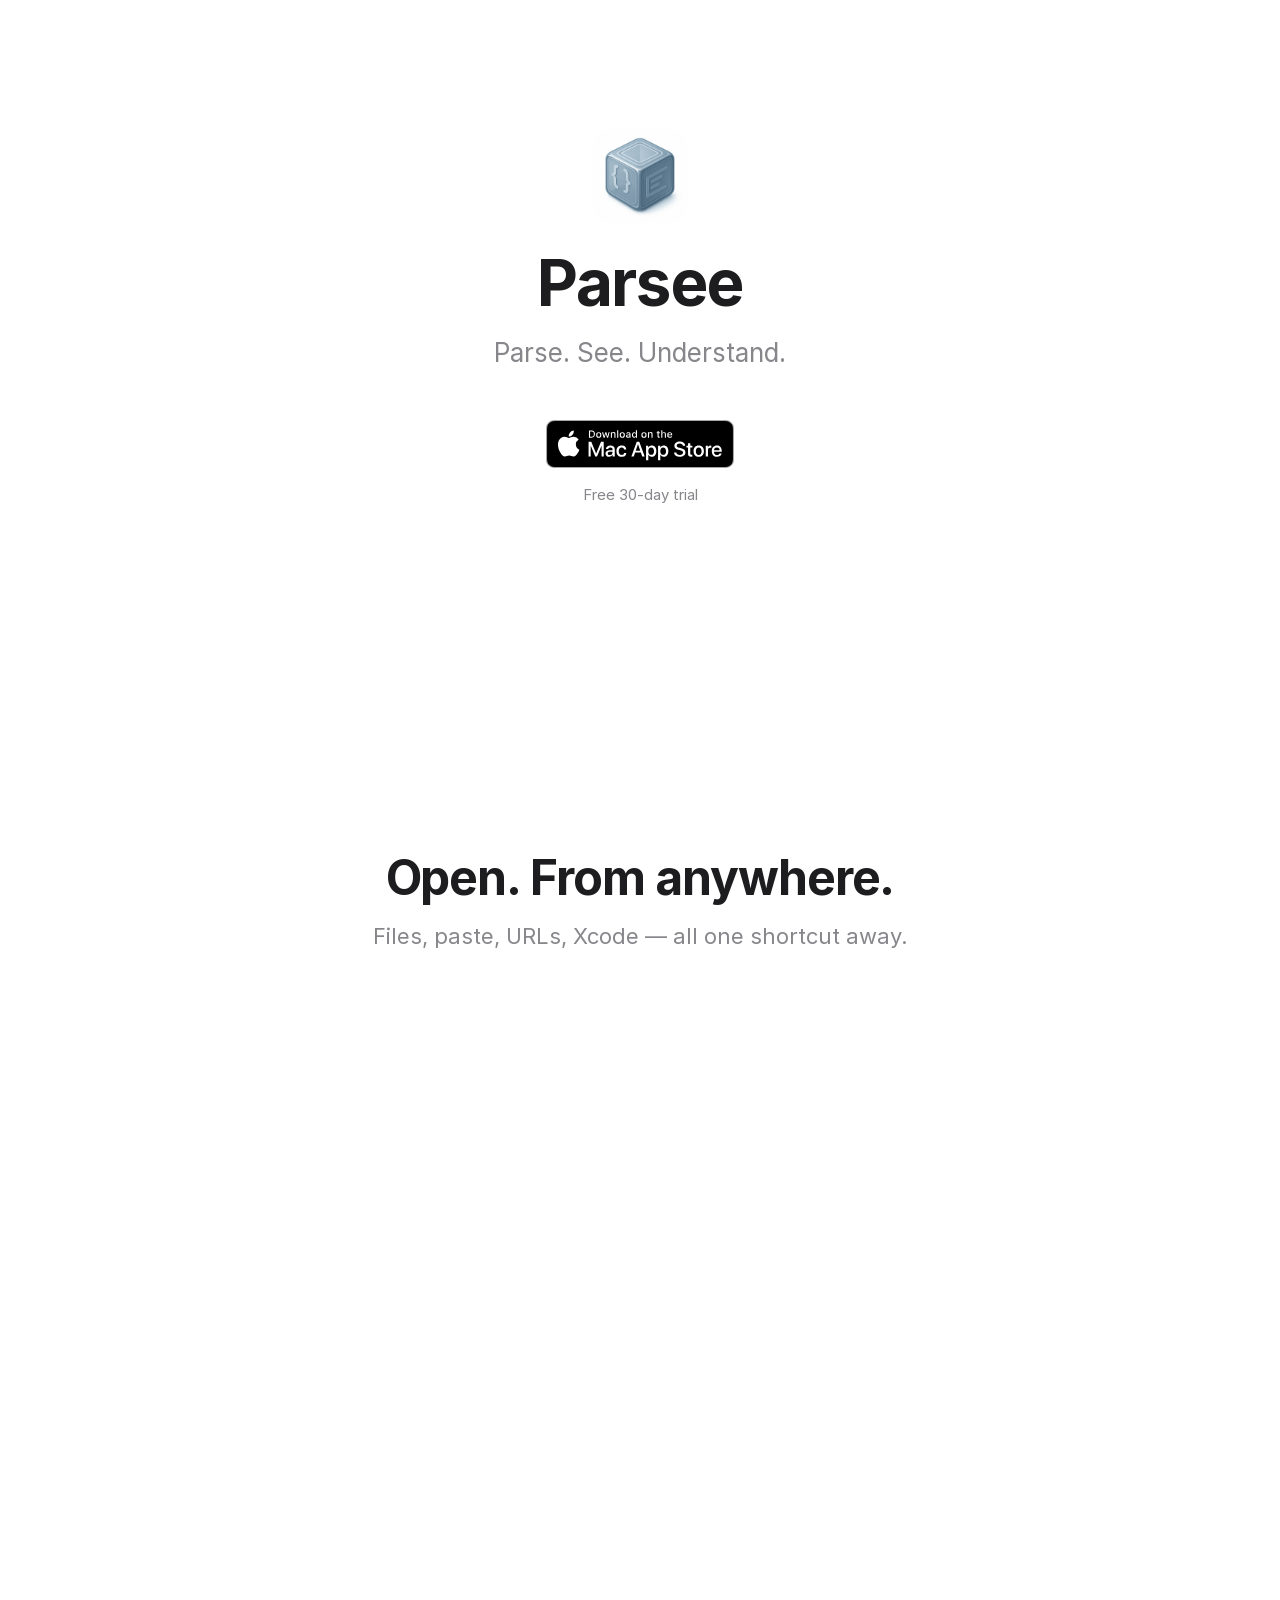
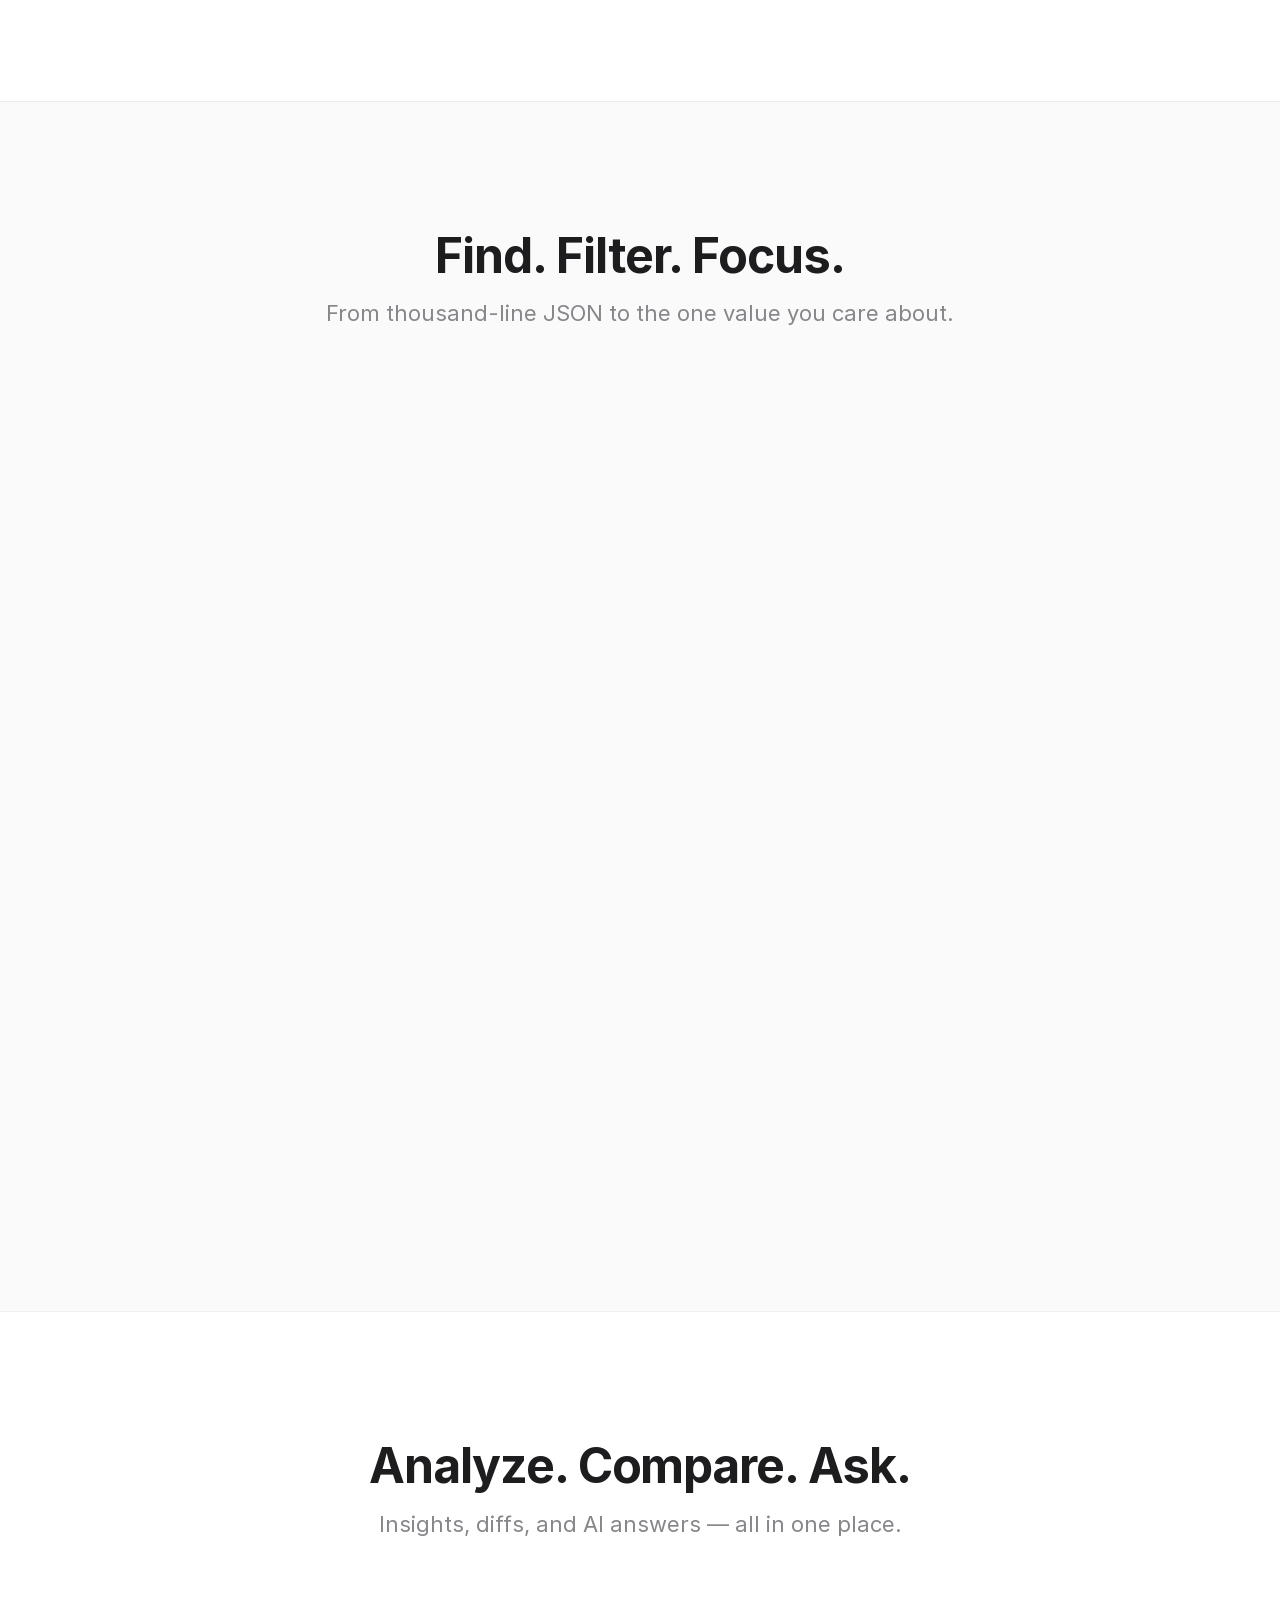
==== index.html @ 9122565d "Add Act 3: Analyze. Compare. Ask. (Insights, Compare, Ask AI) Three sub-sections on the final act. B" ====
<!doctype html>
<html lang="en">
<head>
  <meta charset="utf-8">
  <meta name="viewport" content="width=device-width,initial-scale=1">
  <meta name="theme-color" content="#ffffff" media="(prefers-color-scheme: light)">
  <meta name="theme-color" content="#0a0a0c" media="(prefers-color-scheme: dark)">

  <title>Parsee — The JSON viewer for macOS</title>
  <meta name="description" content="Parse. See. Understand. A native macOS JSON viewer with smart filters, persistent search, AI insights, JSON diff, and Xcode LLDB integration.">

  <link rel="icon" href="favicon.ico" sizes="any">
  <link rel="icon" type="image/png" sizes="32x32" href="images/favicon-32.png">
  <link rel="apple-touch-icon" sizes="180x180" href="images/favicon-180.png">

  <!-- Open Graph -->
  <meta property="og:type" content="website">
  <meta property="og:title" content="Parsee — The JSON viewer for macOS">
  <meta property="og:description" content="Parse. See. Understand. A native macOS JSON viewer with smart filters, persistent search, AI insights, JSON diff, and Xcode LLDB integration.">
  <meta property="og:image" content="https://nimomix.github.io/parsee/images/hero.png">

  <link rel="stylesheet" href="styles.css">
</head>
<body>

  <!-- HERO -->
  <header class="hero">
    <div class="container hero-inner">
      <img class="hero-icon" src="images/parsee-icon.png" alt="" width="96" height="96">
      <h1 class="hero-wordmark">Parsee</h1>
      <p class="hero-tagline">Parse. See. Understand.</p>
      <a class="appstore-link" href="https://apps.apple.com/us/app/parsee-json-viewer/id6756983590">
        <img src="images/app-store-badge.svg" alt="Download on the Mac App Store" height="48">
      </a>
      <p class="hero-trial muted">Free 30-day trial</p>
      <div class="hero-screenshot screenshot-wrap fade-in">
        <img class="screenshot" src="images/hero.png" alt="Parsee showing a JSON tree view of coffee shop data">
      </div>
    </div>
  </header>

  <!-- ACT 1 — Open. From anywhere. -->
  <section class="act act-1" id="open-anywhere">
    <div class="container">
      <h2 class="section-title">Open. From anywhere.</h2>
      <p class="section-subtitle">Files, paste, URLs, Xcode &mdash; all one shortcut away.</p>

      <div class="subsection fade-in">
        <h3 class="sub-title sub-title-centered">Open from anywhere</h3>
        <div class="screenshot-wrap">
          <img class="screenshot" src="images/parsee-home.png" alt="Parsee welcome window with options to open a file, paste JSON, or fetch from URL">
        </div>
        <div class="screenshot-wrap support-shot">
          <img class="screenshot" src="images/services-menu.png" alt="macOS Services menu showing the Open JSON in PARSEE option on highlighted text">
        </div>
        <div class="subsection-copy">
          <p>Parsee meets your JSON wherever it shows up.</p>
          <p class="capabilities">System-wide hotkey · paste · drag-drop · fetch from URL · right-click any text in any app · default opener for <code>.json</code> files</p>
        </div>
      </div>

      <div class="subsection fade-in">
        <h3 class="sub-title sub-title-centered">Bonus for Xcode users — LLDB integration</h3>
        <div class="screenshot-wrap">
          <img class="screenshot" src="images/lldb-xcode.png" alt="Xcode paused at a breakpoint with Parsee window beside it showing the variable contents">
        </div>
        <div class="subsection-copy">
          <p>An optional power feature for the Xcode crowd. Pause at a breakpoint, type one command, and any variable opens in Parsee.</p>
          <p class="capabilities"><code>parsee &lt;var&gt;</code> · <code>parsee scope</code> · <code>parsee live</code> (auto-updates on every step)</p>
        </div>
      </div>
    </div>
  </section>

  <!-- ACT 2 — Find. Filter. Focus. -->
  <section class="act act-2 tinted" id="find-filter-focus">
    <div class="container">
      <h2 class="section-title">Find. Filter. Focus.</h2>
      <p class="section-subtitle">From thousand-line JSON to the one value you care about.</p>

      <div class="subsection fade-in">
        <h3 class="sub-title sub-title-centered">Search</h3>
        <div class="screenshot-wrap">
          <img class="screenshot" src="images/search.png" alt="Parsee with the search bar active, showing two matches for the term 'dark' highlighted in yellow">
        </div>
        <div class="subsection-copy">
          <p>Type to find. Press <code>⌘F</code> to focus the field. Highlights persist as you navigate so you can compare matches without losing your place.</p>
        </div>
      </div>

      <div class="subsection fade-in">
        <h3 class="sub-title sub-title-centered">Filter</h3>
        <div class="screenshot-wrap">
          <img class="screenshot" src="images/filter.png" alt="Parsee filtered by two paths showing only product names and roast levels from the catalog">
        </div>
        <div class="subsection-copy">
          <p>Persistent path-based filters: wildcards, index ranges, multiple filters at once. The tree updates live to show only what matches.</p>
        </div>
      </div>

      <div class="subsection fade-in">
        <h3 class="sub-title sub-title-centered">Focus Mode</h3>
        <div class="screenshot-wrap">
          <img class="screenshot" src="images/focus-mode.png" alt="Parsee in Focus Mode on a single catalog item with type icons and inline structure visible">
        </div>
        <div class="subsection-copy">
          <p>Dive into any node and see its structure without the tree decorations. Volume bars show relative sizes, type icons mark each field, and inline insights appear without leaving the view.</p>
        </div>
      </div>
    </div>
  </section>

  <!-- ACT 3 — Analyze. Compare. Ask. -->
  <section class="act act-3" id="analyze-compare-ask">
    <div class="container">
      <h2 class="section-title">Analyze. Compare. Ask.</h2>
      <p class="section-subtitle">Insights, diffs, and AI answers &mdash; all in one place.</p>

      <div class="subsection fade-in">
        <h3 class="sub-title sub-title-centered">Insights</h3>
        <div class="screenshot-wrap">
          <img class="screenshot" src="images/insights.png" alt="Parsee with the Insights panel open beside a JSON tree, showing a bar chart of value counts">
        </div>
        <div class="subsection-copy">
          <p>Tap the insights button on any node and Parsee opens a structured analysis: field availability, unique values, value counts, distributions. All of it as readable JSON.</p>
        </div>
      </div>

      <div class="subsection fade-in">
        <h3 class="sub-title sub-title-centered">Compare</h3>
        <div class="screenshot-wrap">
          <img class="screenshot" src="images/compare.png" alt="Parsee comparing production.json and staging.json side by side, with three change types highlighted">
        </div>
        <div class="subsection-copy">
          <p>Drop two JSONs side by side and Parsee shows exactly what changed: added, removed, modified. Works on huge files instantly.</p>
        </div>
      </div>

      <div class="subsection fade-in">
        <h3 class="sub-title sub-title-centered">Ask AI</h3>
        <div class="screenshot-wrap">
          <img class="screenshot" src="images/ask-ai.png" alt="Parsee Ask AI panel with a substantive answer about out-of-stock products and inventory totals">
        </div>
        <div class="subsection-copy">
          <p>Ask questions about your data in plain English &mdash; without leaving Parsee or pasting into another tab. Filter first to narrow the focus, or ask the whole file at once.</p>
        </div>
      </div>
    </div>
  </section>

  <!-- ABOUT placeholder -->

  <script src="app.js" defer></script>
</body>
</html>
---- styles.css ----
/* Parsee marketing site — vanilla CSS, no build step.
   Light by default, auto dark via prefers-color-scheme. */

:root {
  /* Color tokens — light */
  --bg: #ffffff;
  --bg-alt: #fafafa;
  --text: #1d1d1f;
  --text-muted: #86868b;
  --accent: #007AFF;
  --divider: rgba(0, 0, 0, 0.06);
  --shadow-screenshot: 0 24px 64px -16px rgba(0, 0, 0, 0.18),
                       0 8px 24px -8px rgba(0, 0, 0, 0.10);

  /* Spacing scale (8px base) */
  --space-1: 8px;
  --space-2: 16px;
  --space-3: 24px;
  --space-4: 32px;
  --space-5: 48px;
  --space-6: 64px;
  --space-7: 96px;
  --space-8: 128px;
  --space-9: 192px;

  /* Layout */
  --content-max: 1200px;
  --prose-max: 720px;
  --side-pad: 24px;

  /* Type scale */
  --fs-hero: clamp(40px, 7vw, 64px);
  --fs-section: clamp(32px, 5vw, 48px);
  --fs-sub: clamp(24px, 3vw, 28px);
  --fs-body: 17px;
  --fs-secondary: 15px;
  --fs-micro: 13px;

  --lh-display: 1.08;
  --lh-body: 1.5;
  --lh-prose: 1.65;

  --ls-display: -0.022em;

  /* Motion */
  --ease: cubic-bezier(0.22, 0.61, 0.36, 1);
  --duration-fade: 600ms;
}

@media (prefers-color-scheme: dark) {
  :root {
    --bg: #0a0a0c;
    --bg-alt: #111114;
    --text: #f5f5f7;
    --text-muted: #86868b;
    --accent: #0A84FF;
    --divider: rgba(255, 255, 255, 0.06);
    --shadow-screenshot: 0 24px 64px -16px rgba(0, 0, 0, 0.6),
                         0 8px 24px -8px rgba(0, 0, 0, 0.4);
  }
}

@media (min-width: 768px) {
  :root { --side-pad: 48px; }
}

@media (min-width: 1024px) {
  :root { --side-pad: 80px; }
}

/* Self-hosted Inter — only loaded by non-Apple platforms via the
   font-stack fallback chain. Mac users get SF Pro Display from the system. */
@font-face {
  font-family: 'Inter';
  font-style: normal;
  font-weight: 400;
  font-display: swap;
  src: url('images/fonts/Inter-Regular.woff2') format('woff2');
}
@font-face {
  font-family: 'Inter';
  font-style: normal;
  font-weight: 500;
  font-display: swap;
  src: url('images/fonts/Inter-Medium.woff2') format('woff2');
}
@font-face {
  font-family: 'Inter';
  font-style: normal;
  font-weight: 600;
  font-display: swap;
  src: url('images/fonts/Inter-SemiBold.woff2') format('woff2');
}
@font-face {
  font-family: 'Inter';
  font-style: normal;
  font-weight: 700;
  font-display: swap;
  src: url('images/fonts/Inter-Bold.woff2') format('woff2');
}

/* Reset */
*, *::before, *::after { box-sizing: border-box; }
* { margin: 0; }
html { -webkit-text-size-adjust: 100%; scroll-behavior: smooth; }
body {
  font-family: -apple-system, BlinkMacSystemFont, "SF Pro Display",
               "Inter", system-ui, sans-serif;
  font-size: var(--fs-body);
  line-height: var(--lh-body);
  color: var(--text);
  background: var(--bg);
  -webkit-font-smoothing: antialiased;
  text-rendering: optimizeLegibility;
}
img, picture, svg { display: block; max-width: 100%; height: auto; }
a { color: var(--accent); text-decoration: none; }
a:hover { text-decoration: underline; }

/* Display headings */
.display {
  font-size: var(--fs-hero);
  line-height: var(--lh-display);
  letter-spacing: var(--ls-display);
  font-weight: 700;
}
.section-title {
  font-size: var(--fs-section);
  line-height: var(--lh-display);
  letter-spacing: var(--ls-display);
  font-weight: 700;
  text-align: center;
}
.section-subtitle {
  font-size: clamp(18px, 2vw, 22px);
  color: var(--text-muted);
  text-align: center;
  margin-top: var(--space-2);
  font-weight: 400;
}
.sub-title {
  font-size: var(--fs-sub);
  line-height: 1.2;
  font-weight: 600;
  letter-spacing: -0.01em;
}
.muted { color: var(--text-muted); }

/* Containers */
.container {
  width: 100%;
  max-width: var(--content-max);
  margin: 0 auto;
  padding: 0 var(--side-pad);
}
.prose {
  width: 100%;
  max-width: var(--prose-max);
  margin: 0 auto;
  padding: 0 var(--side-pad);
}

/* Sections */
section {
  padding: var(--space-7) 0;
}
@media (min-width: 1024px) {
  section { padding: var(--space-8) 0; }
}
section.tinted {
  background: var(--bg-alt);
}
section + section { border-top: 1px solid var(--divider); }

/* Screenshot frame */
.screenshot {
  display: block;
  width: 100%;
  height: auto;
  border-radius: 12px;
  box-shadow: var(--shadow-screenshot);
}
.screenshot-wrap {
  margin-top: var(--space-5);
}

/* Sub-section block */
.subsection {
  margin-top: var(--space-7);
}
.subsection:first-of-type { margin-top: var(--space-6); }
.subsection-copy {
  max-width: var(--prose-max);
  margin: var(--space-4) auto 0;
  text-align: center;
  color: var(--text);
}
.subsection-copy .capabilities {
  margin-top: var(--space-2);
  color: var(--text-muted);
  font-size: var(--fs-secondary);
}

/* Scroll-fade entrance — set by app.js */
.fade-in {
  opacity: 0;
  transform: translateY(16px);
  transition: opacity var(--duration-fade) var(--ease),
              transform var(--duration-fade) var(--ease);
}
.fade-in.is-visible {
  opacity: 1;
  transform: translateY(0);
}

@media (prefers-reduced-motion: reduce) {
  html { scroll-behavior: auto; }
  *, *::before, *::after {
    animation-duration: 0.01ms !important;
    animation-iteration-count: 1 !important;
    transition-duration: 0.01ms !important;
  }
  .fade-in { opacity: 1; transform: none; }
}

/* ──────────── Hero ──────────── */
.hero {
  padding: var(--space-7) 0 var(--space-6);
  text-align: center;
}
@media (min-width: 1024px) {
  .hero { padding: var(--space-8) 0 var(--space-7); }
}
.hero-inner {
  display: flex;
  flex-direction: column;
  align-items: center;
}
.hero-icon {
  width: 96px;
  height: 96px;
  border-radius: 22px;  /* macOS app-icon corner radius for 96px ~ 22px */
  margin-bottom: var(--space-3);
}
.hero-wordmark {
  font-size: var(--fs-hero);
  line-height: var(--lh-display);
  letter-spacing: var(--ls-display);
  font-weight: 700;
  margin-bottom: var(--space-2);
}
.hero-tagline {
  font-size: clamp(20px, 2.4vw, 26px);
  color: var(--text-muted);
  font-weight: 400;
  margin-bottom: var(--space-5);
}
.appstore-link {
  display: inline-block;
  transition: transform 200ms var(--ease);
}
.appstore-link:hover { transform: translateY(-1px); text-decoration: none; }
.appstore-link img { height: 48px; width: auto; }
.hero-trial {
  margin-top: var(--space-2);
  font-size: var(--fs-secondary);
}
.hero-screenshot {
  margin-top: var(--space-6);
  width: 100%;
}
@media (min-width: 1024px) {
  .hero-screenshot { margin-top: var(--space-7); }
}

/* ──────────── Acts (shared) ──────────── */
.act .section-subtitle { margin-bottom: var(--space-6); }

.sub-title-centered { text-align: center; }

/* Inline code chips */
code {
  font-family: ui-monospace, SFMono-Regular, "SF Mono", Menlo,
               Consolas, "Liberation Mono", monospace;
  font-size: 0.92em;
  background: var(--bg-alt);
  padding: 0.12em 0.4em;
  border-radius: 4px;
  color: var(--text);
}
@media (prefers-color-scheme: dark) {
  code { background: rgba(255,255,255,0.06); }
}

/* Supporting screenshot — smaller, off-center, sits below the anchor */
.support-shot {
  max-width: 70%;
  margin-left: auto;
  margin-right: 0;
  margin-top: calc(-1 * var(--space-5));
  position: relative;
  z-index: 1;
}
@media (min-width: 768px) {
  .support-shot {
    max-width: 55%;
  }
}
@media (max-width: 767px) {
  .support-shot {
    max-width: 90%;
    margin-left: auto;
    margin-right: auto;
    margin-top: var(--space-3);
  }
}
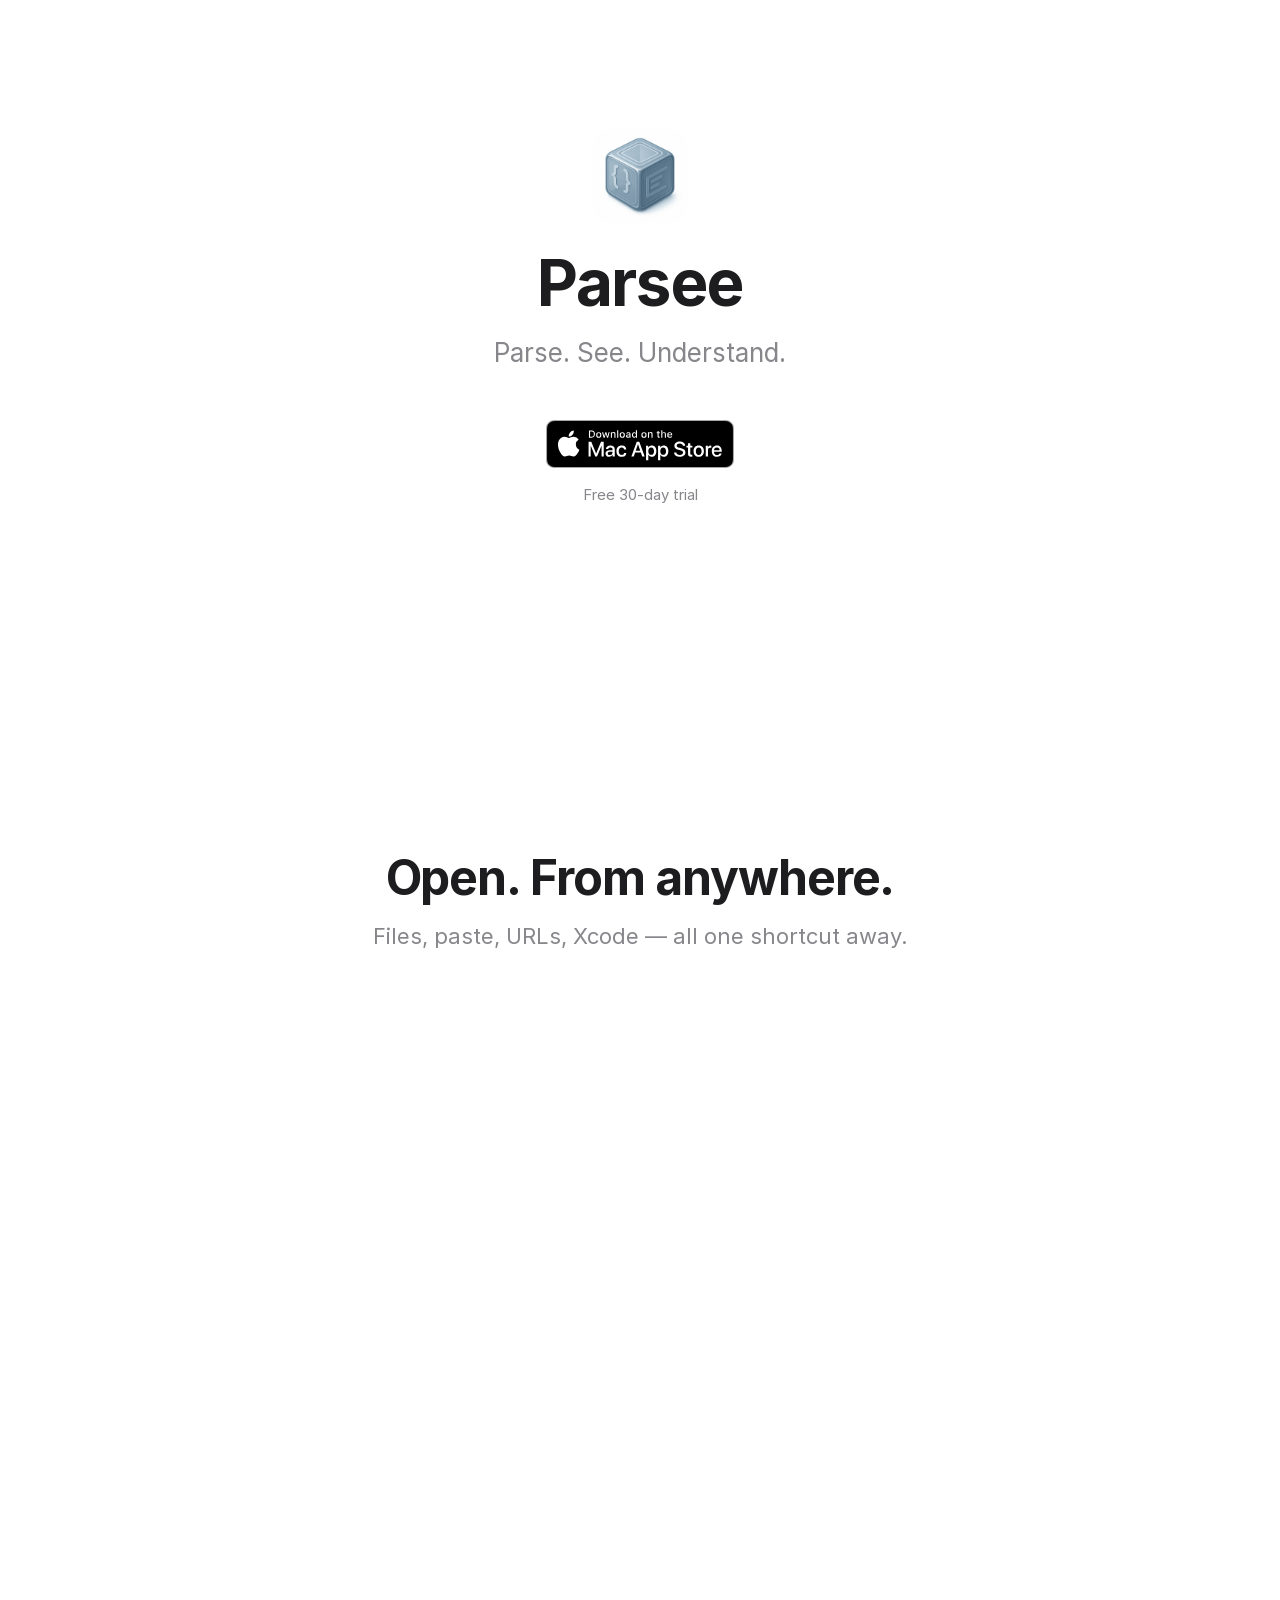
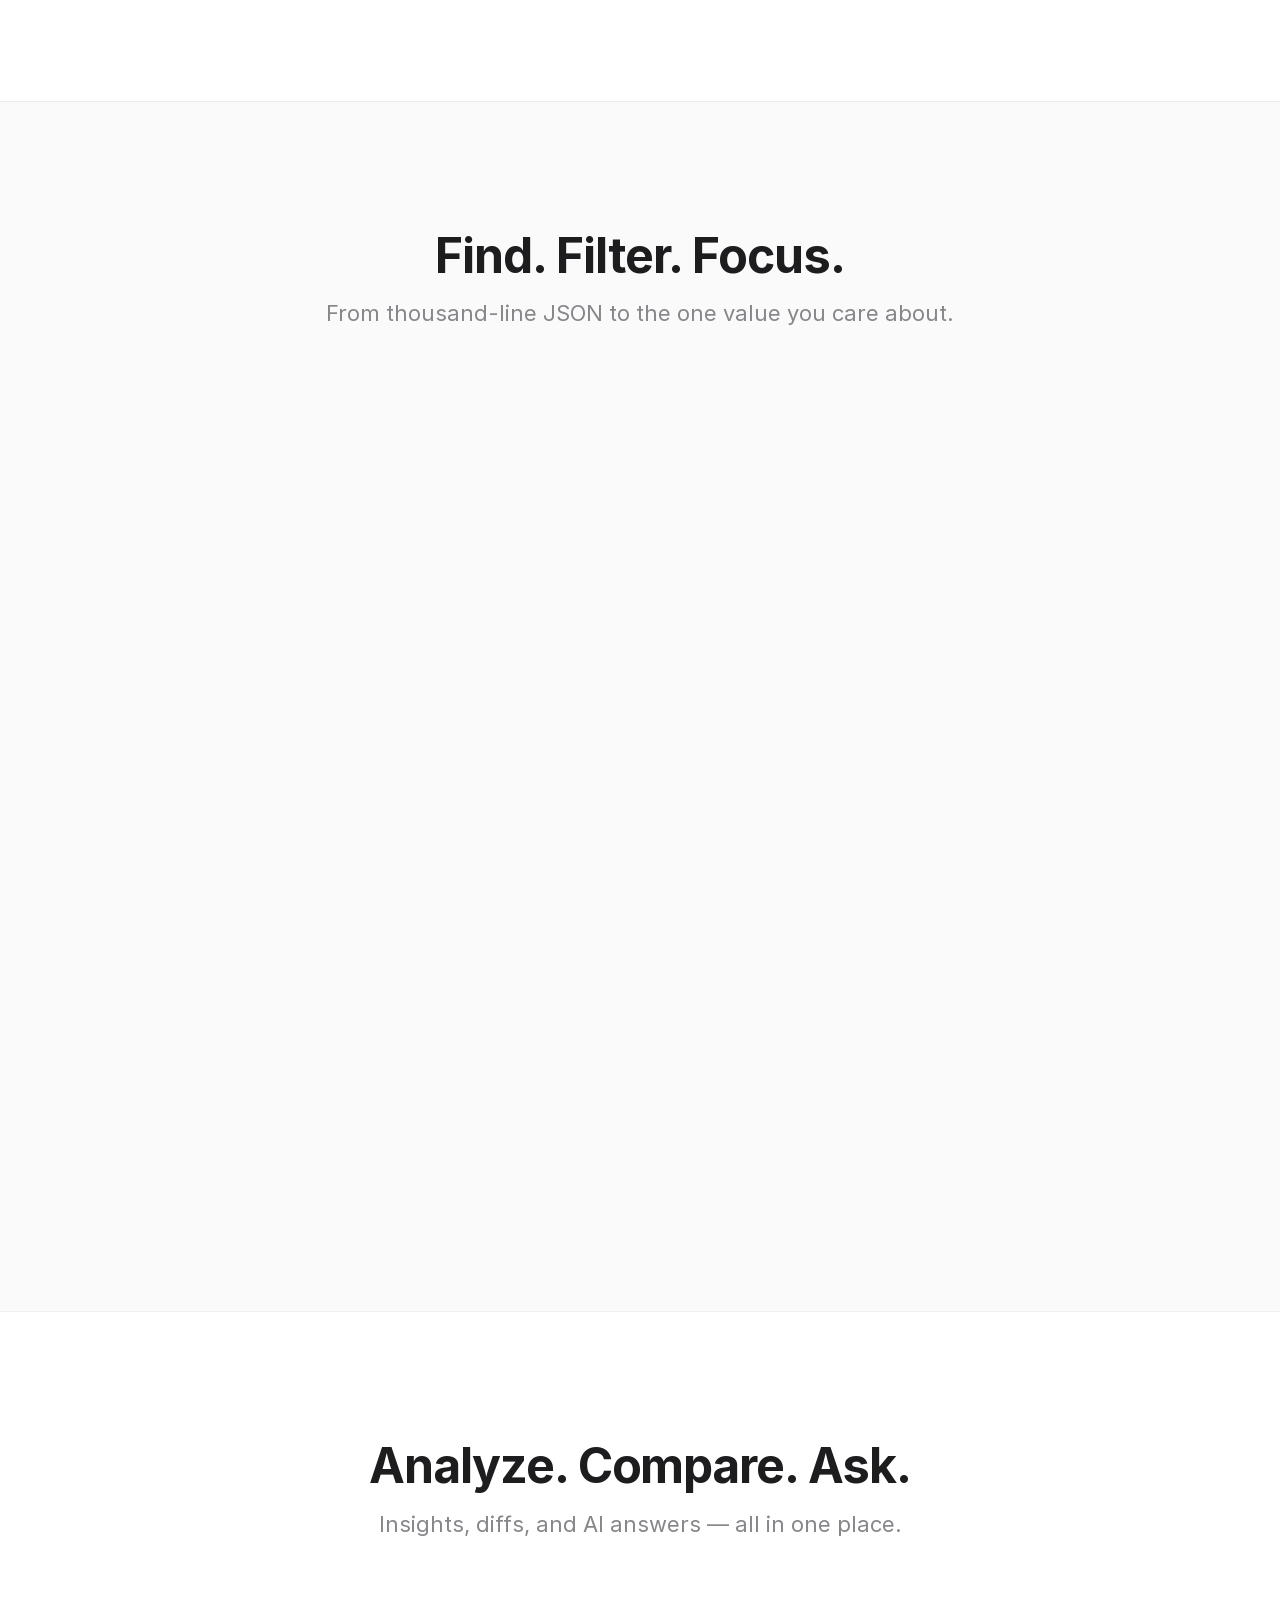
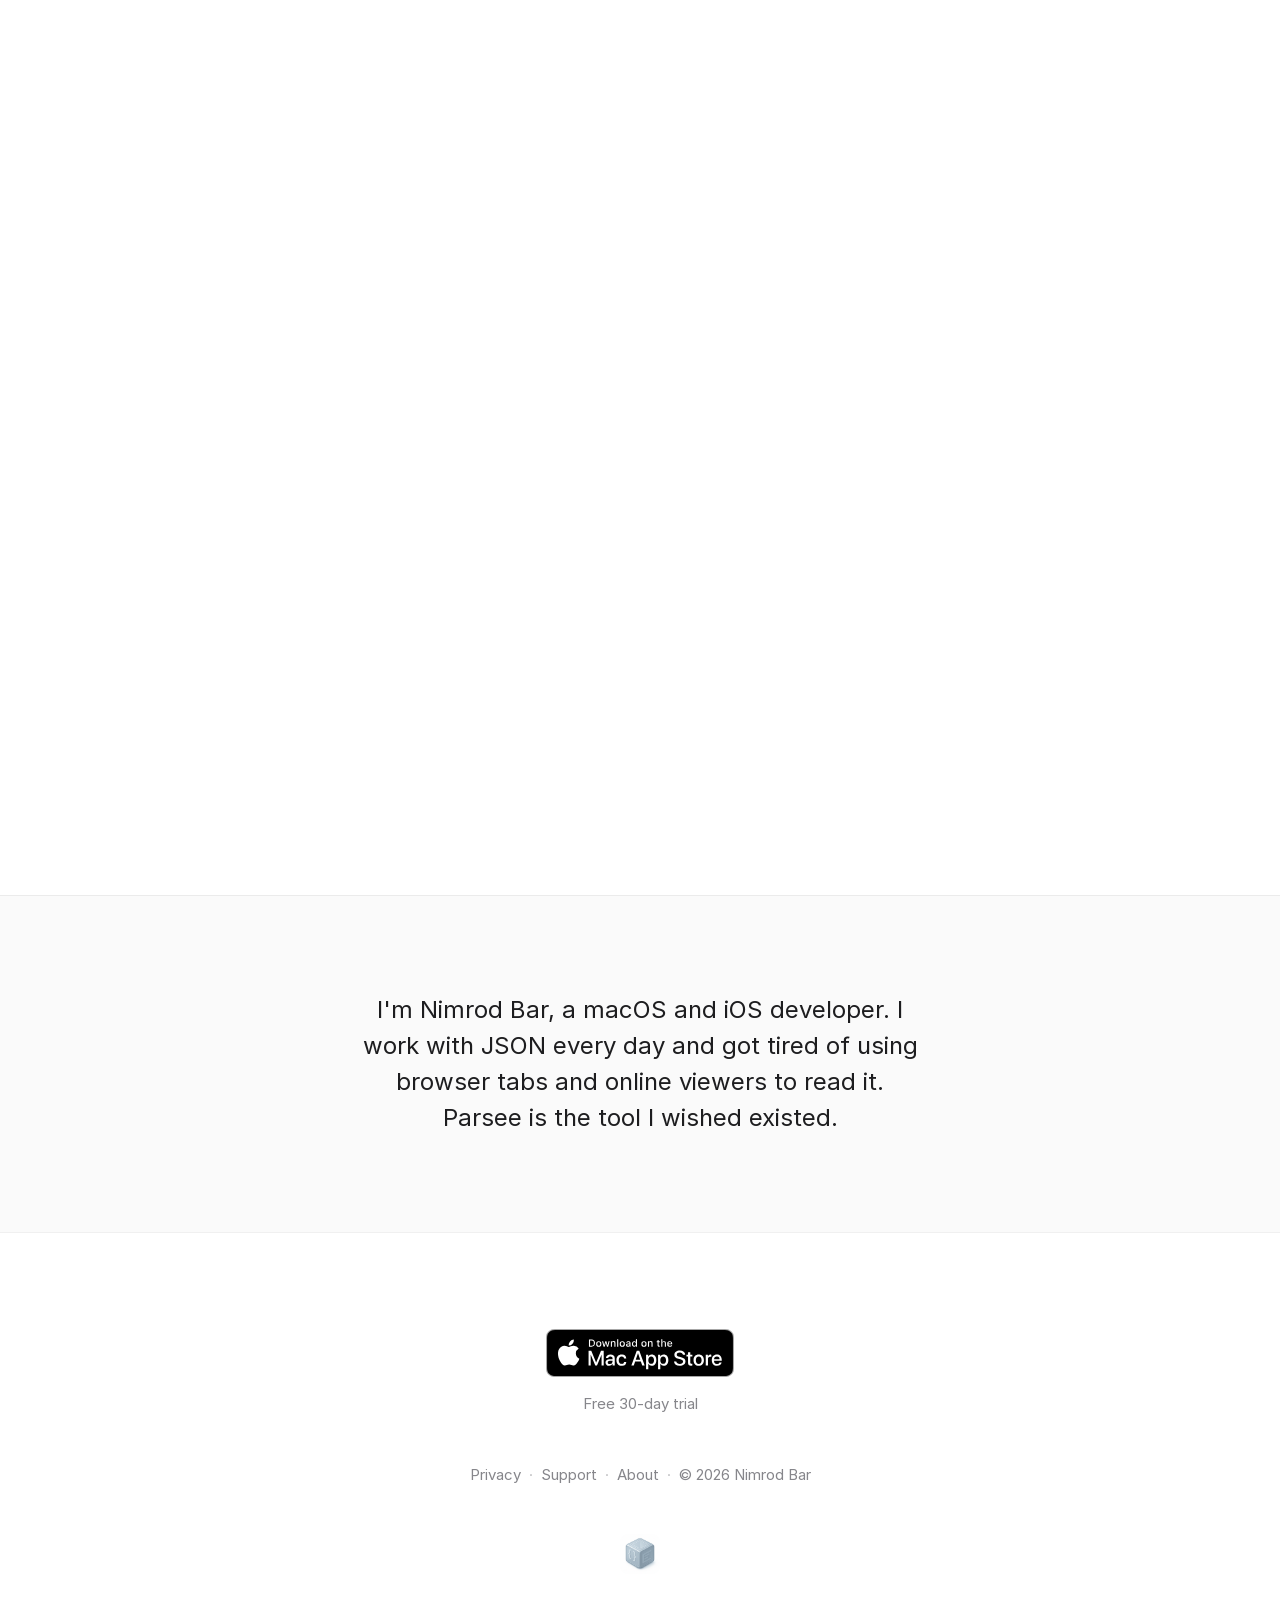
==== commit b0fcc53a: "Add About section and footer About is an inline tinted block above the footer with the indie-dev fir" ====
--- a/index.html
+++ b/index.html
@@ -148,7 +148,32 @@
     </div>
   </section>
 
-  <!-- ABOUT placeholder -->
+  <!-- ABOUT -->
+  <section class="about tinted" id="about">
+    <div class="prose">
+      <p class="about-text">I'm Nimrod Bar, a macOS and iOS developer. I work with JSON every day and got tired of using browser tabs and online viewers to read it. Parsee is the tool I wished existed.</p>
+    </div>
+  </section>
+
+  <!-- FOOTER -->
+  <footer class="footer">
+    <div class="container footer-inner">
+      <a class="appstore-link" href="https://apps.apple.com/us/app/parsee-json-viewer/id6756983590">
+        <img src="images/app-store-badge.svg" alt="Download on the Mac App Store" height="44">
+      </a>
+      <p class="footer-trial muted">Free 30-day trial</p>
+      <nav class="footer-links">
+        <a href="privacy.html">Privacy</a>
+        <span class="dot">·</span>
+        <a href="mailto:parsee.json@gmail.com">Support</a>
+        <span class="dot">·</span>
+        <a href="#about">About</a>
+        <span class="dot">·</span>
+        <span class="muted">© 2026 Nimrod Bar</span>
+      </nav>
+      <img class="footer-mark" src="images/parsee-icon.png" alt="" width="40" height="40">
+    </div>
+  </footer>
 
   <script src="app.js" defer></script>
 </body>
--- a/styles.css
+++ b/styles.css
@@ -314,3 +314,51 @@
     margin-top: var(--space-3);
   }
 }
+
+/* ──────────── About ──────────── */
+.about {
+  padding: var(--space-7) 0;
+}
+.about-text {
+  font-size: clamp(20px, 2.2vw, 24px);
+  line-height: 1.5;
+  text-align: center;
+  color: var(--text);
+}
+
+/* ──────────── Footer ──────────── */
+.footer {
+  padding: var(--space-7) 0 var(--space-6);
+  border-top: 1px solid var(--divider);
+}
+.footer-inner {
+  display: flex;
+  flex-direction: column;
+  align-items: center;
+  text-align: center;
+}
+.footer-trial {
+  margin-top: var(--space-2);
+  font-size: var(--fs-secondary);
+}
+.footer-links {
+  margin-top: var(--space-5);
+  display: flex;
+  flex-wrap: wrap;
+  align-items: center;
+  justify-content: center;
+  gap: var(--space-1);
+  font-size: var(--fs-secondary);
+}
+.footer-links a {
+  color: var(--text-muted);
+}
+.footer-links a:hover { color: var(--accent); }
+.footer-links .dot { color: var(--text-muted); opacity: 0.5; }
+.footer-mark {
+  margin-top: var(--space-5);
+  width: 40px;
+  height: 40px;
+  border-radius: 9px;
+  opacity: 0.7;
+}
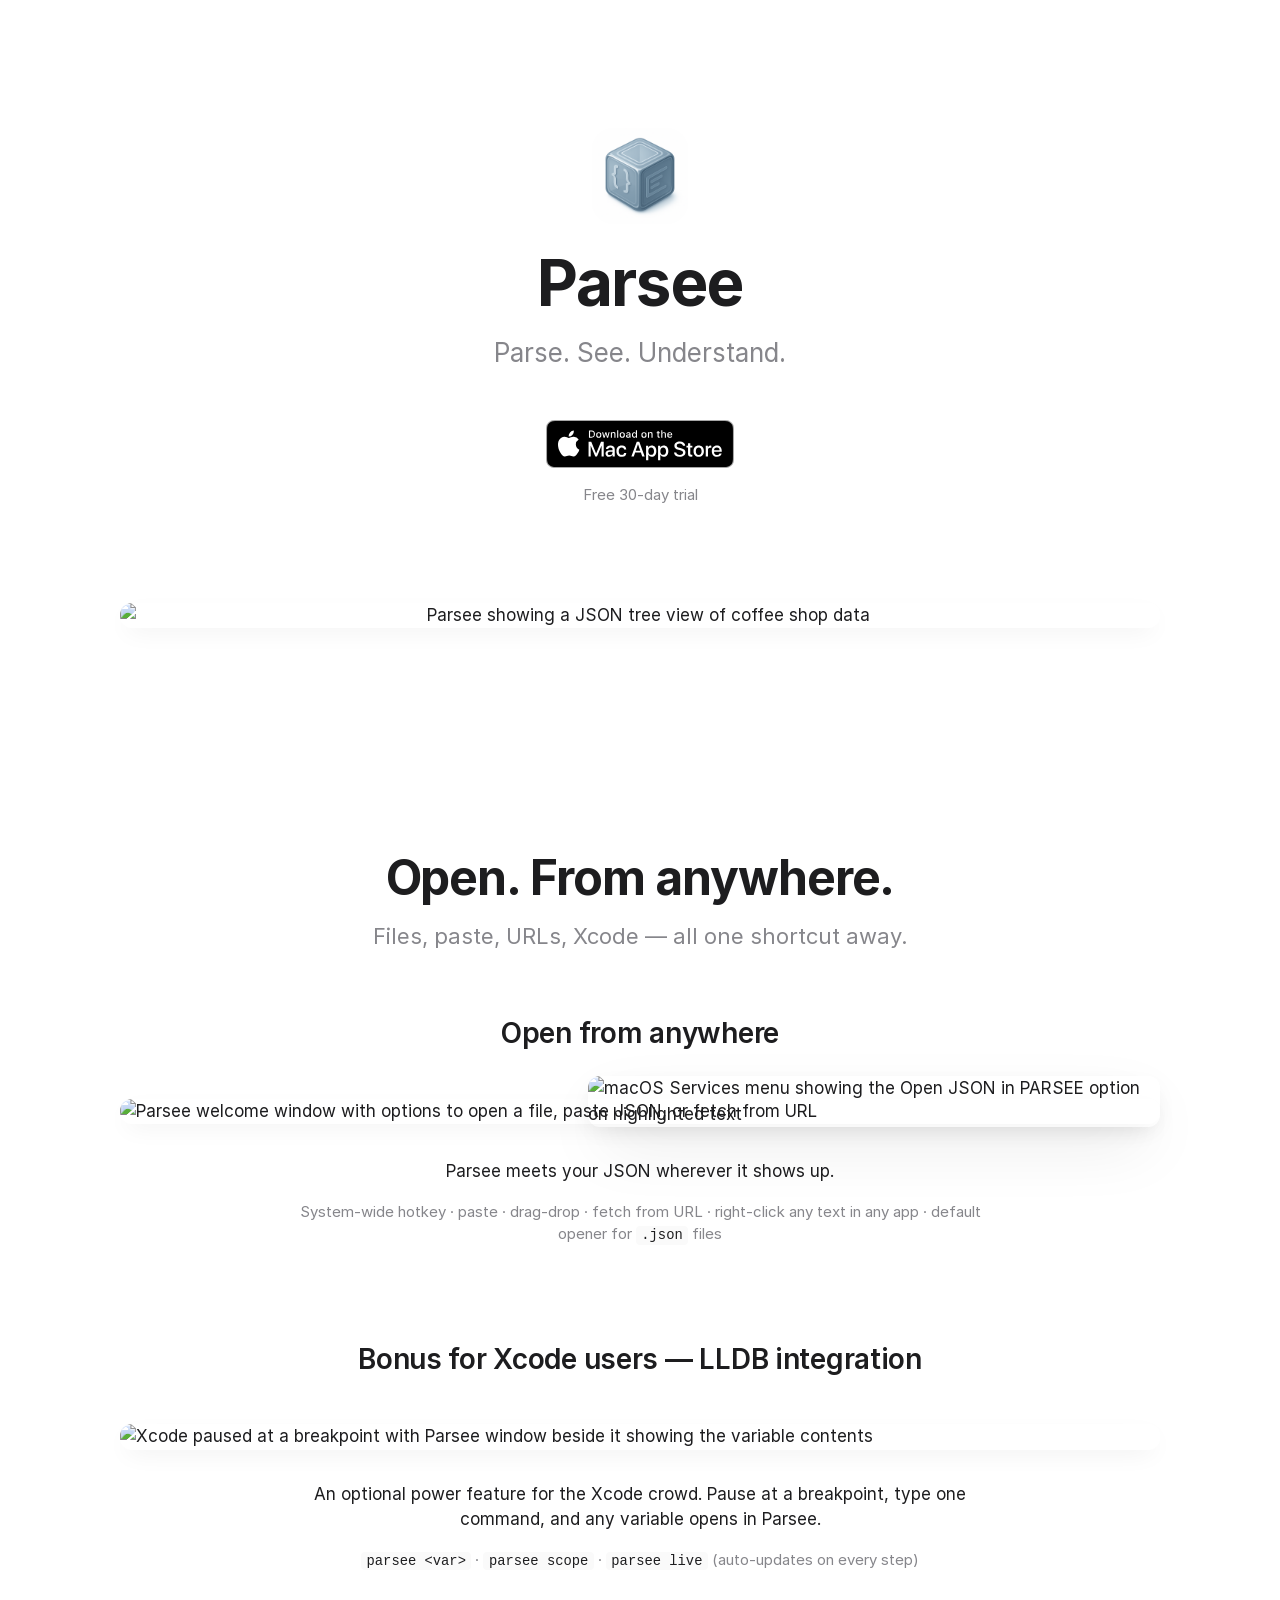
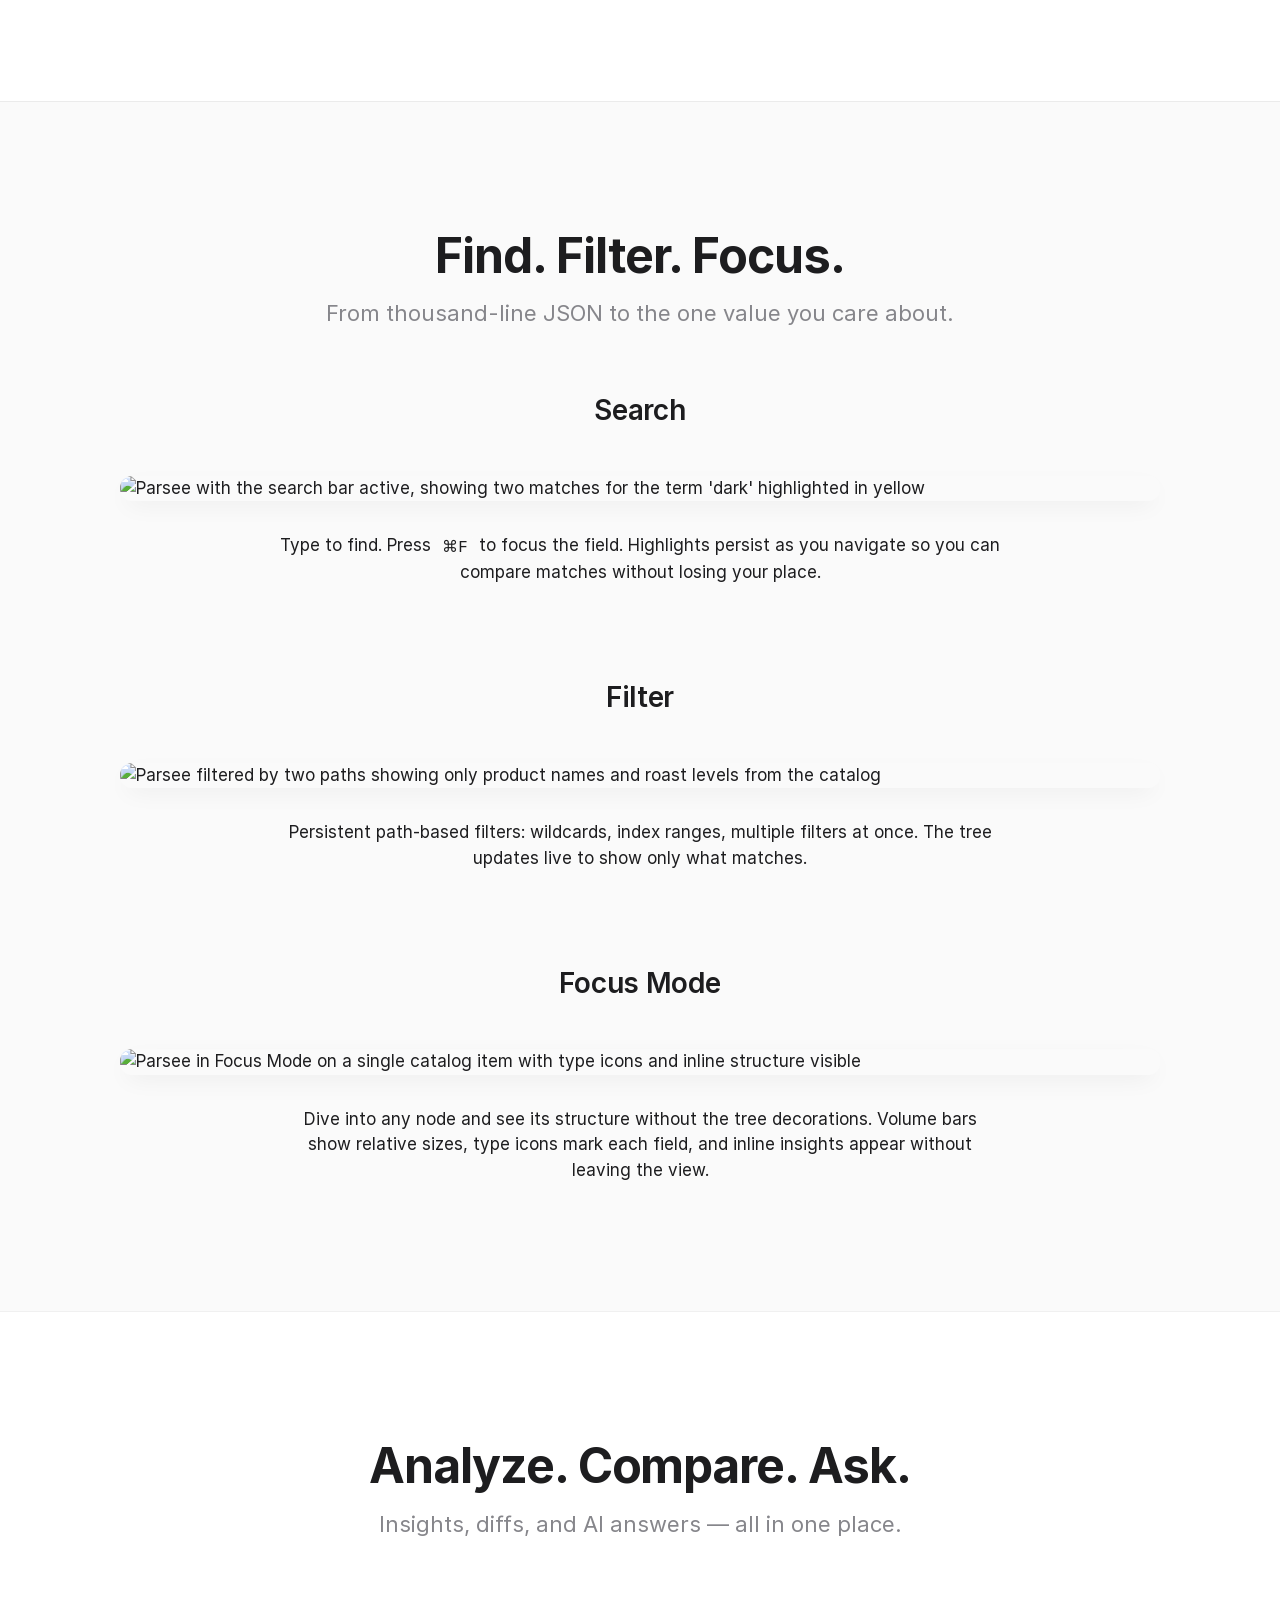
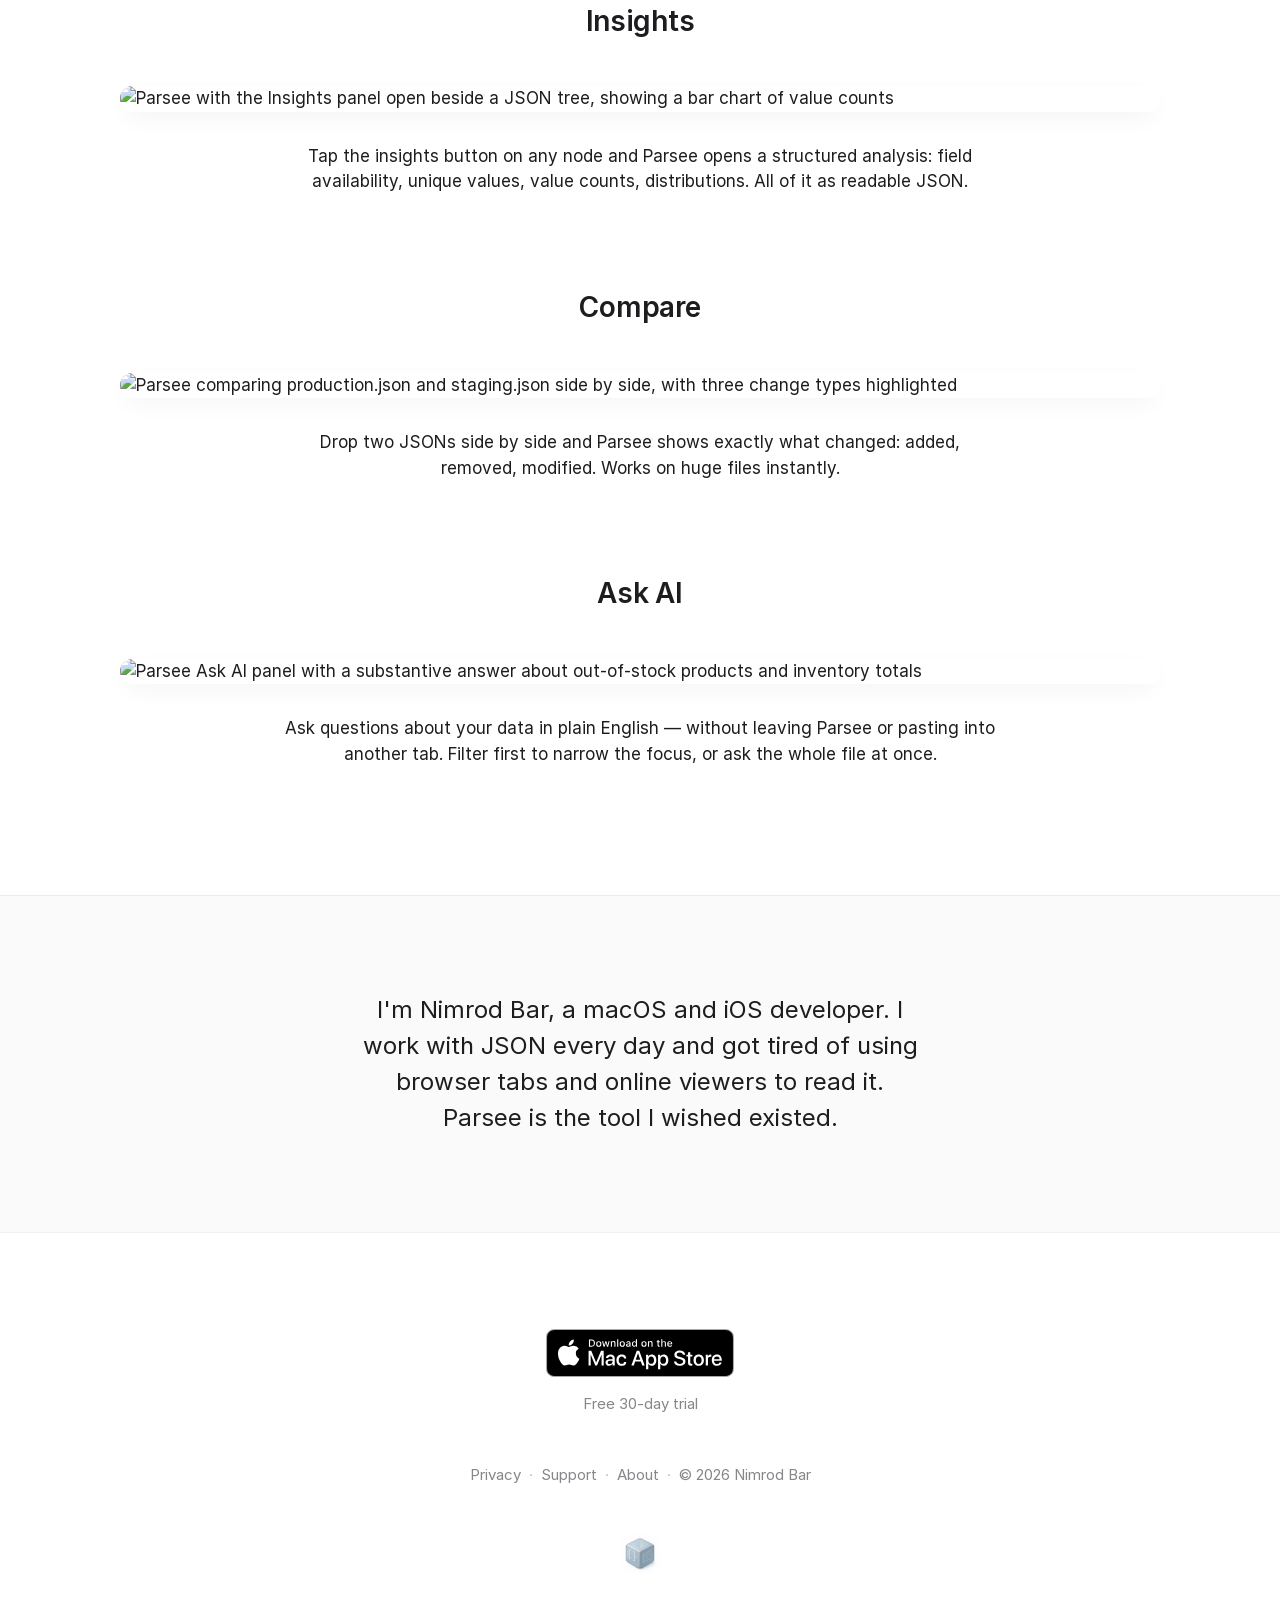
==== commit 5da76da2: "Lazy-load below-the-fold screenshots for faster first paint Add loading="lazy" to all screenshots ex" ====
--- a/index.html
+++ b/index.html
@@ -48,10 +48,10 @@
       <div class="subsection fade-in">
         <h3 class="sub-title sub-title-centered">Open from anywhere</h3>
         <div class="screenshot-wrap">
-          <img class="screenshot" src="images/parsee-home.png" alt="Parsee welcome window with options to open a file, paste JSON, or fetch from URL">
+          <img class="screenshot" loading="lazy" src="images/parsee-home.png" alt="Parsee welcome window with options to open a file, paste JSON, or fetch from URL">
         </div>
         <div class="screenshot-wrap support-shot">
-          <img class="screenshot" src="images/services-menu.png" alt="macOS Services menu showing the Open JSON in PARSEE option on highlighted text">
+          <img class="screenshot" loading="lazy" src="images/services-menu.png" alt="macOS Services menu showing the Open JSON in PARSEE option on highlighted text">
         </div>
         <div class="subsection-copy">
           <p>Parsee meets your JSON wherever it shows up.</p>
@@ -62,7 +62,7 @@
       <div class="subsection fade-in">
         <h3 class="sub-title sub-title-centered">Bonus for Xcode users — LLDB integration</h3>
         <div class="screenshot-wrap">
-          <img class="screenshot" src="images/lldb-xcode.png" alt="Xcode paused at a breakpoint with Parsee window beside it showing the variable contents">
+          <img class="screenshot" loading="lazy" src="images/lldb-xcode.png" alt="Xcode paused at a breakpoint with Parsee window beside it showing the variable contents">
         </div>
         <div class="subsection-copy">
           <p>An optional power feature for the Xcode crowd. Pause at a breakpoint, type one command, and any variable opens in Parsee.</p>
@@ -81,7 +81,7 @@
       <div class="subsection fade-in">
         <h3 class="sub-title sub-title-centered">Search</h3>
         <div class="screenshot-wrap">
-          <img class="screenshot" src="images/search.png" alt="Parsee with the search bar active, showing two matches for the term 'dark' highlighted in yellow">
+          <img class="screenshot" loading="lazy" src="images/search.png" alt="Parsee with the search bar active, showing two matches for the term 'dark' highlighted in yellow">
         </div>
         <div class="subsection-copy">
           <p>Type to find. Press <code>⌘F</code> to focus the field. Highlights persist as you navigate so you can compare matches without losing your place.</p>
@@ -91,7 +91,7 @@
       <div class="subsection fade-in">
         <h3 class="sub-title sub-title-centered">Filter</h3>
         <div class="screenshot-wrap">
-          <img class="screenshot" src="images/filter.png" alt="Parsee filtered by two paths showing only product names and roast levels from the catalog">
+          <img class="screenshot" loading="lazy" src="images/filter.png" alt="Parsee filtered by two paths showing only product names and roast levels from the catalog">
         </div>
         <div class="subsection-copy">
           <p>Persistent path-based filters: wildcards, index ranges, multiple filters at once. The tree updates live to show only what matches.</p>
@@ -101,7 +101,7 @@
       <div class="subsection fade-in">
         <h3 class="sub-title sub-title-centered">Focus Mode</h3>
         <div class="screenshot-wrap">
-          <img class="screenshot" src="images/focus-mode.png" alt="Parsee in Focus Mode on a single catalog item with type icons and inline structure visible">
+          <img class="screenshot" loading="lazy" src="images/focus-mode.png" alt="Parsee in Focus Mode on a single catalog item with type icons and inline structure visible">
         </div>
         <div class="subsection-copy">
           <p>Dive into any node and see its structure without the tree decorations. Volume bars show relative sizes, type icons mark each field, and inline insights appear without leaving the view.</p>
@@ -119,7 +119,7 @@
       <div class="subsection fade-in">
         <h3 class="sub-title sub-title-centered">Insights</h3>
         <div class="screenshot-wrap">
-          <img class="screenshot" src="images/insights.png" alt="Parsee with the Insights panel open beside a JSON tree, showing a bar chart of value counts">
+          <img class="screenshot" loading="lazy" src="images/insights.png" alt="Parsee with the Insights panel open beside a JSON tree, showing a bar chart of value counts">
         </div>
         <div class="subsection-copy">
           <p>Tap the insights button on any node and Parsee opens a structured analysis: field availability, unique values, value counts, distributions. All of it as readable JSON.</p>
@@ -129,7 +129,7 @@
       <div class="subsection fade-in">
         <h3 class="sub-title sub-title-centered">Compare</h3>
         <div class="screenshot-wrap">
-          <img class="screenshot" src="images/compare.png" alt="Parsee comparing production.json and staging.json side by side, with three change types highlighted">
+          <img class="screenshot" loading="lazy" src="images/compare.png" alt="Parsee comparing production.json and staging.json side by side, with three change types highlighted">
         </div>
         <div class="subsection-copy">
           <p>Drop two JSONs side by side and Parsee shows exactly what changed: added, removed, modified. Works on huge files instantly.</p>
@@ -139,7 +139,7 @@
       <div class="subsection fade-in">
         <h3 class="sub-title sub-title-centered">Ask AI</h3>
         <div class="screenshot-wrap">
-          <img class="screenshot" src="images/ask-ai.png" alt="Parsee Ask AI panel with a substantive answer about out-of-stock products and inventory totals">
+          <img class="screenshot" loading="lazy" src="images/ask-ai.png" alt="Parsee Ask AI panel with a substantive answer about out-of-stock products and inventory totals">
         </div>
         <div class="subsection-copy">
           <p>Ask questions about your data in plain English &mdash; without leaving Parsee or pasting into another tab. Filter first to narrow the focus, or ask the whole file at once.</p>
--- a/styles.css
+++ b/styles.css
@@ -362,3 +362,59 @@
   border-radius: 9px;
   opacity: 0.7;
 }
+
+/* ──────────── Page header (privacy etc.) ──────────── */
+.page-header {
+  padding: var(--space-6) 0 var(--space-4);
+  text-align: center;
+}
+.back-link {
+  display: inline-block;
+  font-size: var(--fs-secondary);
+  color: var(--text-muted);
+  margin-bottom: var(--space-4);
+}
+.back-link:hover { color: var(--accent); }
+.page-mark {
+  width: 48px;
+  height: 48px;
+  border-radius: 11px;
+  margin: 0 auto var(--space-3);
+}
+.page-title {
+  font-size: var(--fs-section);
+  line-height: var(--lh-display);
+  letter-spacing: var(--ls-display);
+  font-weight: 700;
+}
+.page-meta {
+  margin-top: var(--space-1);
+  font-size: var(--fs-secondary);
+}
+
+/* ──────────── Long-form legal text ──────────── */
+.legal {
+  padding: var(--space-5) 0 var(--space-7);
+  line-height: var(--lh-prose);
+  font-size: var(--fs-body);
+}
+.legal h2 {
+  margin-top: var(--space-6);
+  margin-bottom: var(--space-2);
+  font-size: 24px;
+  font-weight: 600;
+  letter-spacing: -0.01em;
+}
+.legal h3 {
+  margin-top: var(--space-4);
+  margin-bottom: var(--space-1);
+  font-size: 19px;
+  font-weight: 600;
+}
+.legal p { margin-top: var(--space-2); }
+.legal ul {
+  margin-top: var(--space-2);
+  padding-left: 1.4em;
+}
+.legal li { margin-top: 6px; }
+.legal a { color: var(--accent); }
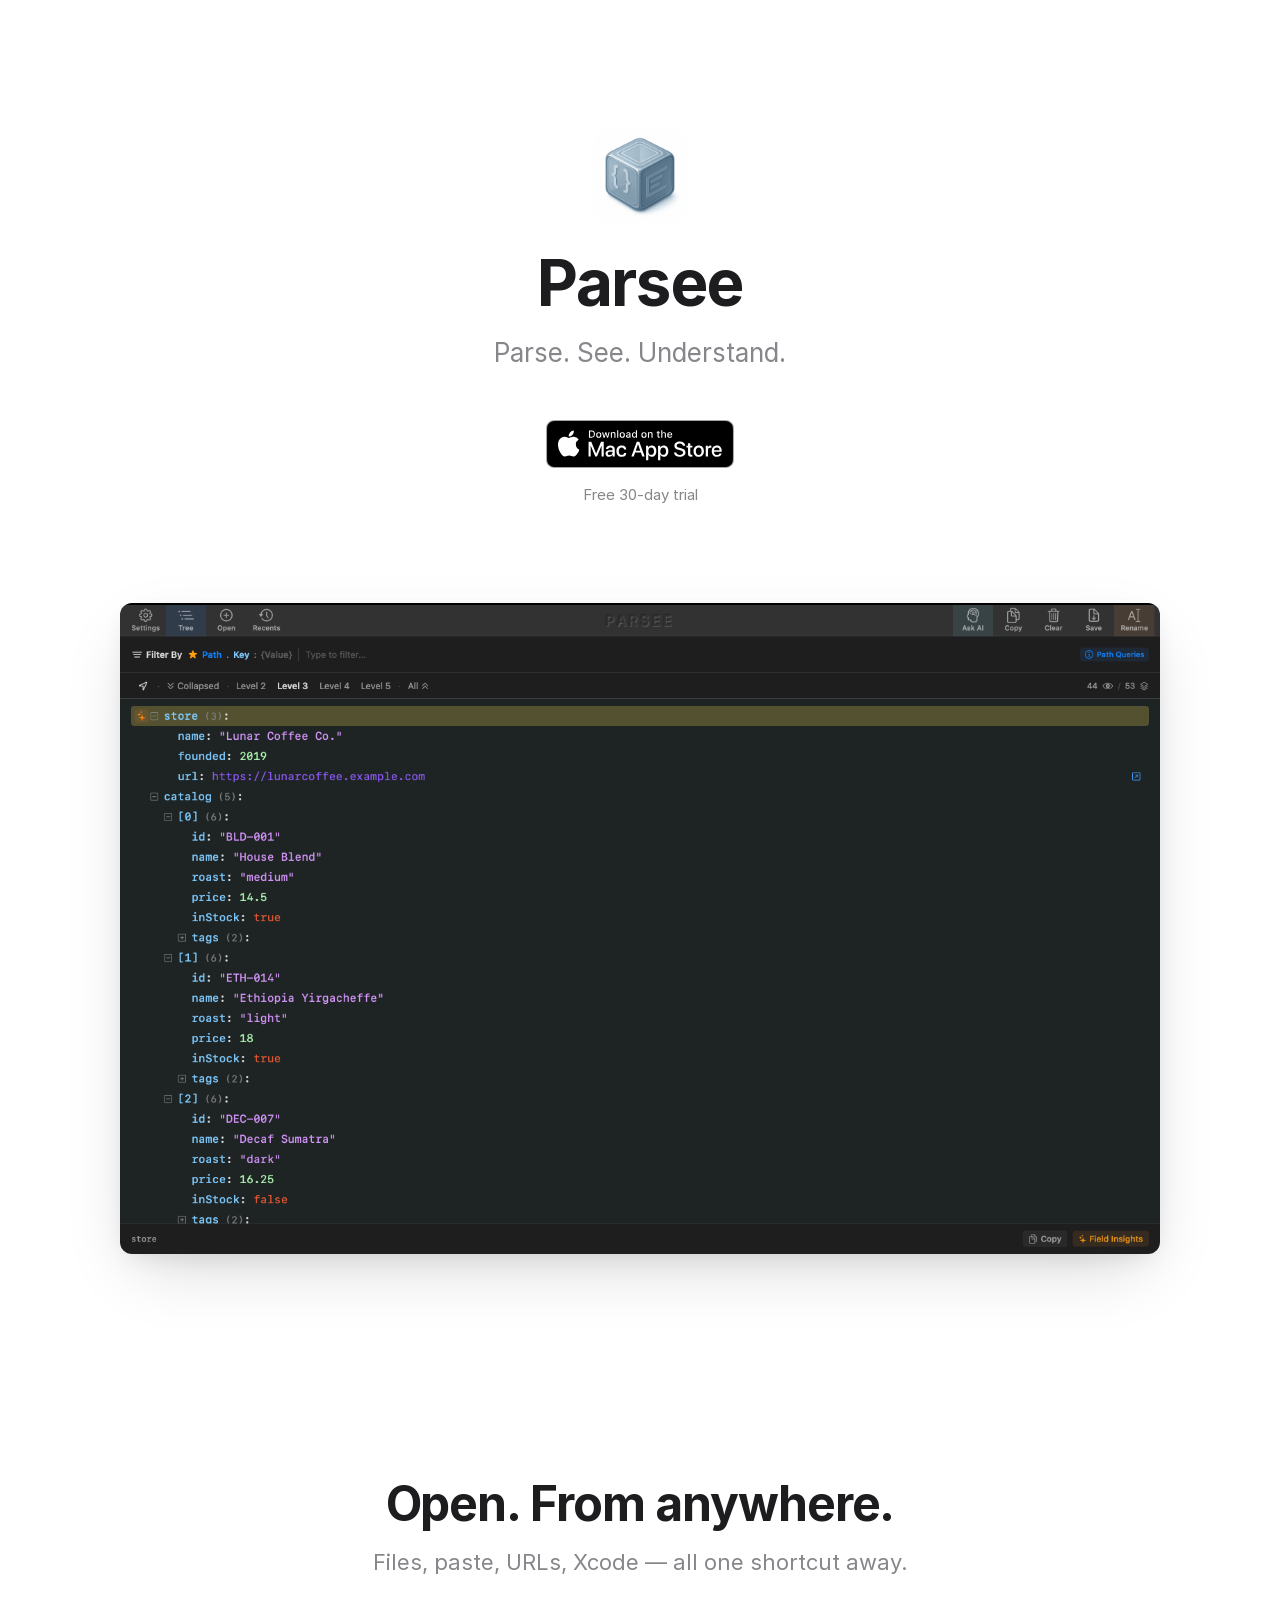
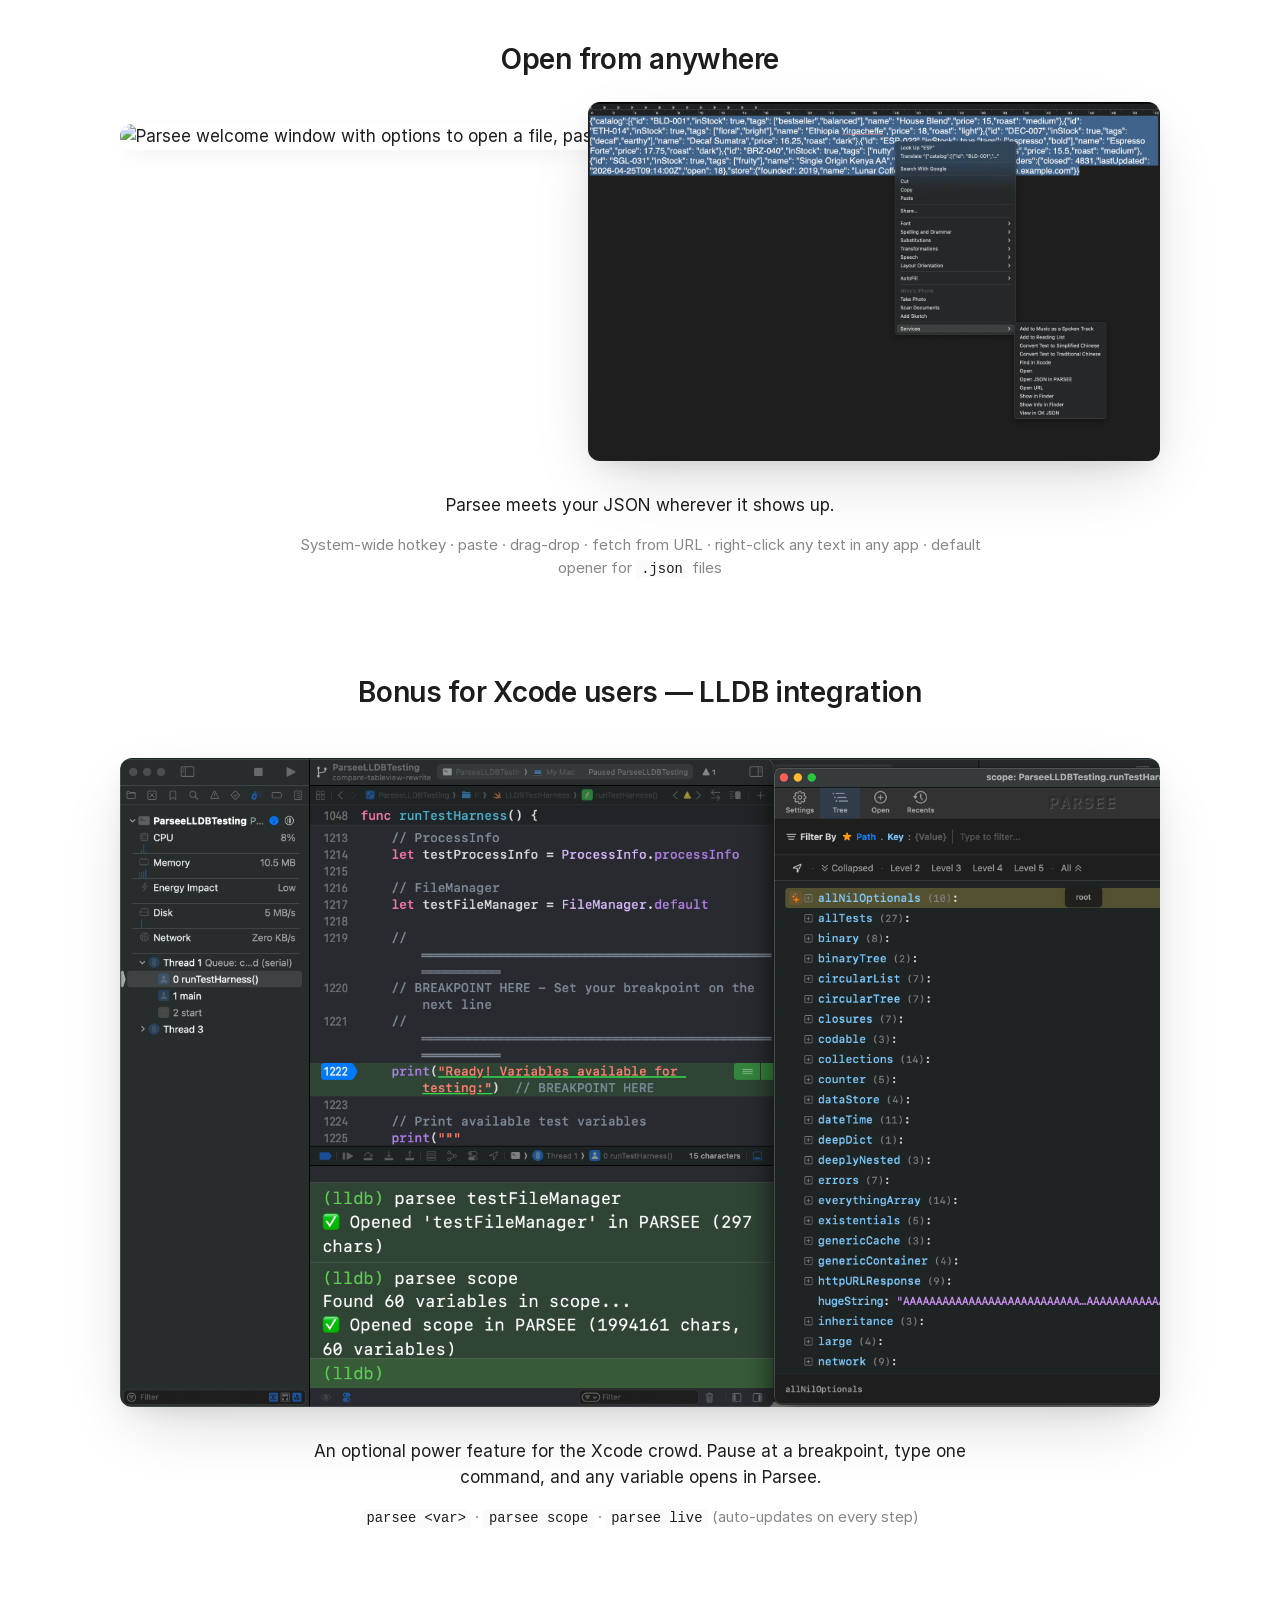
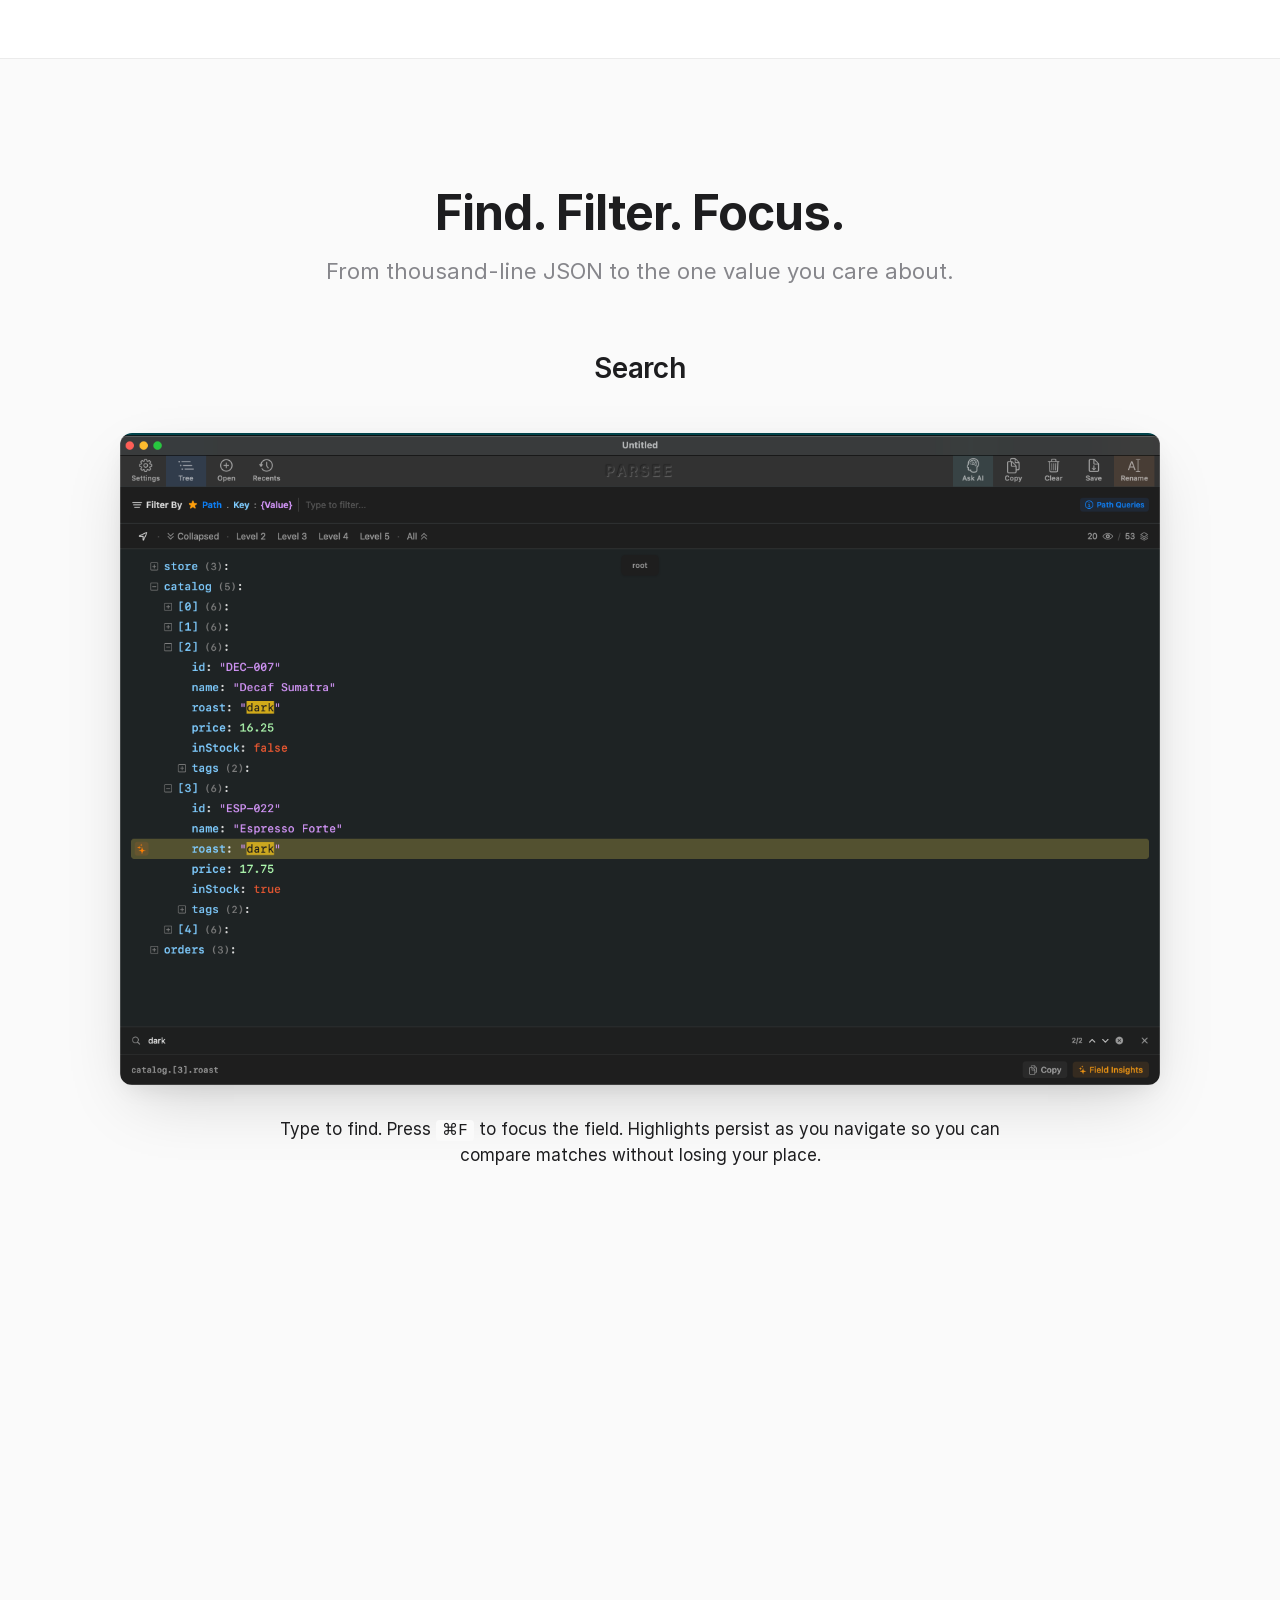
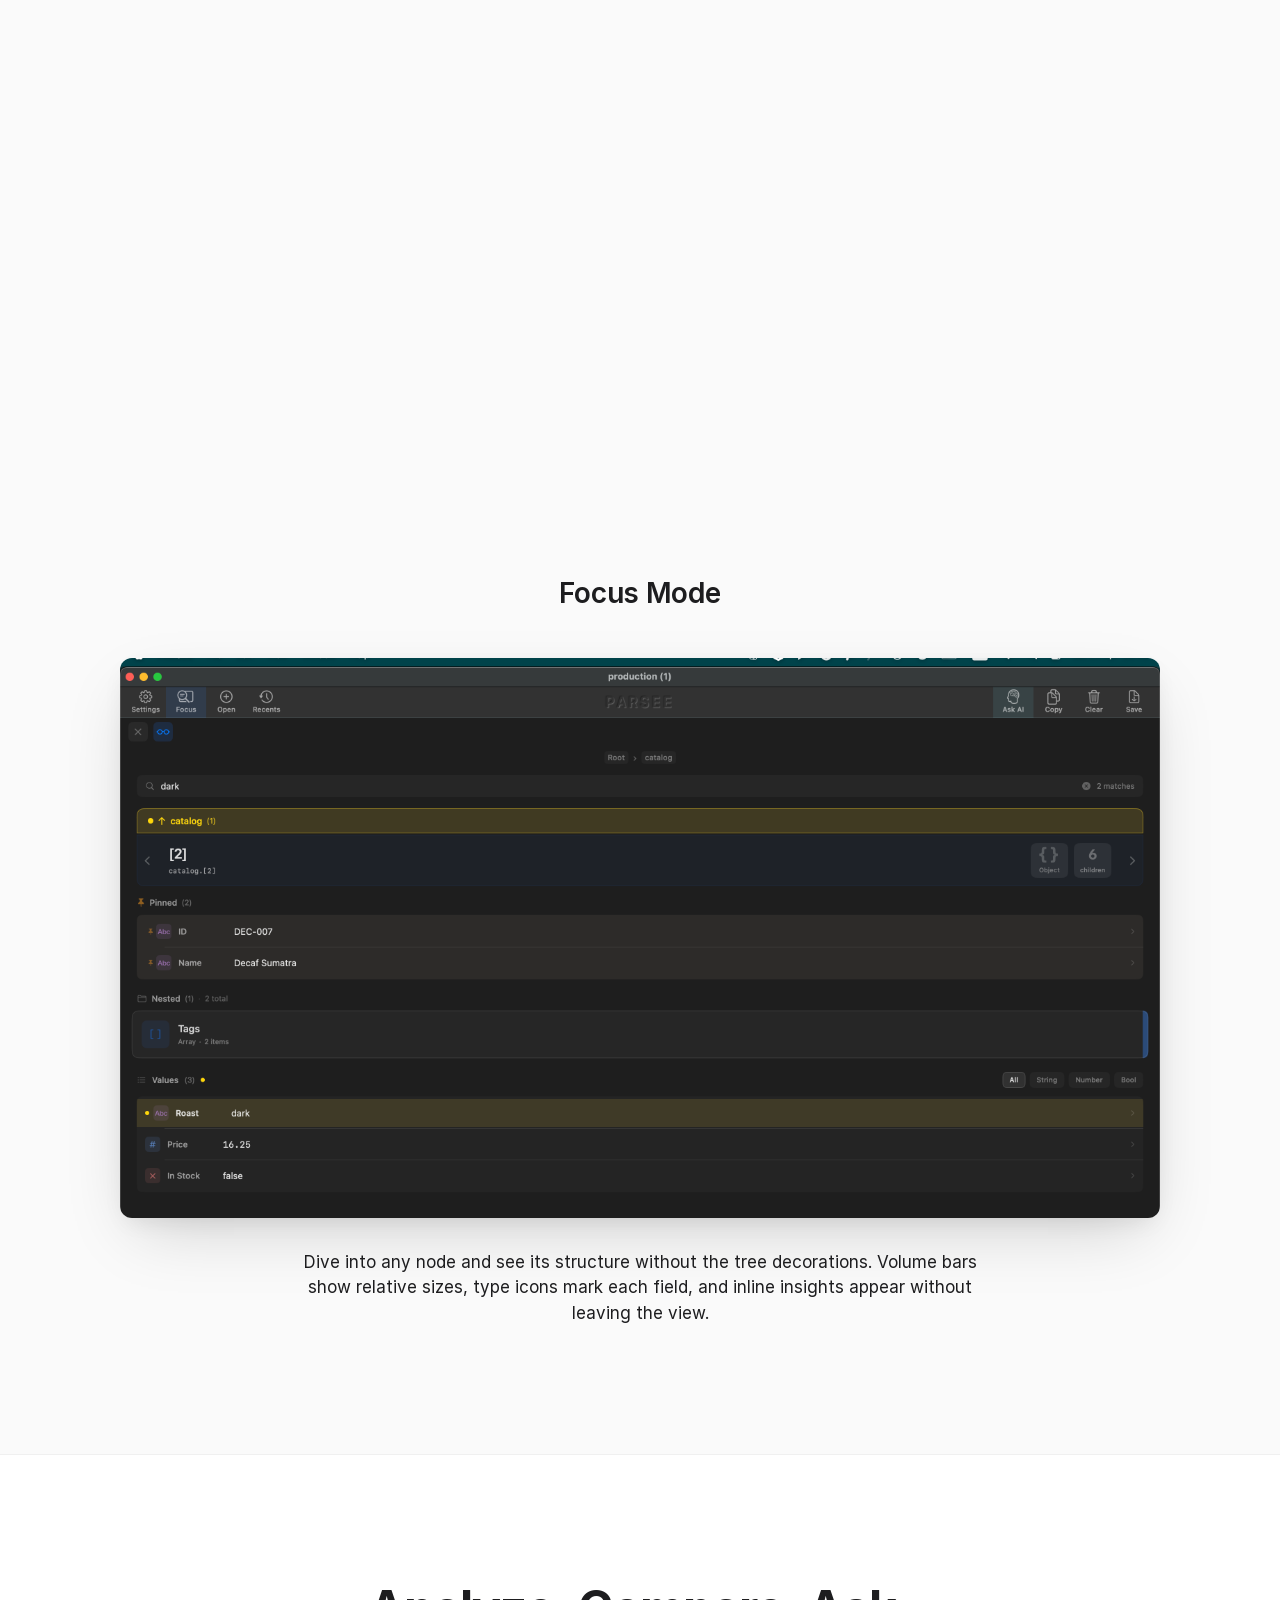
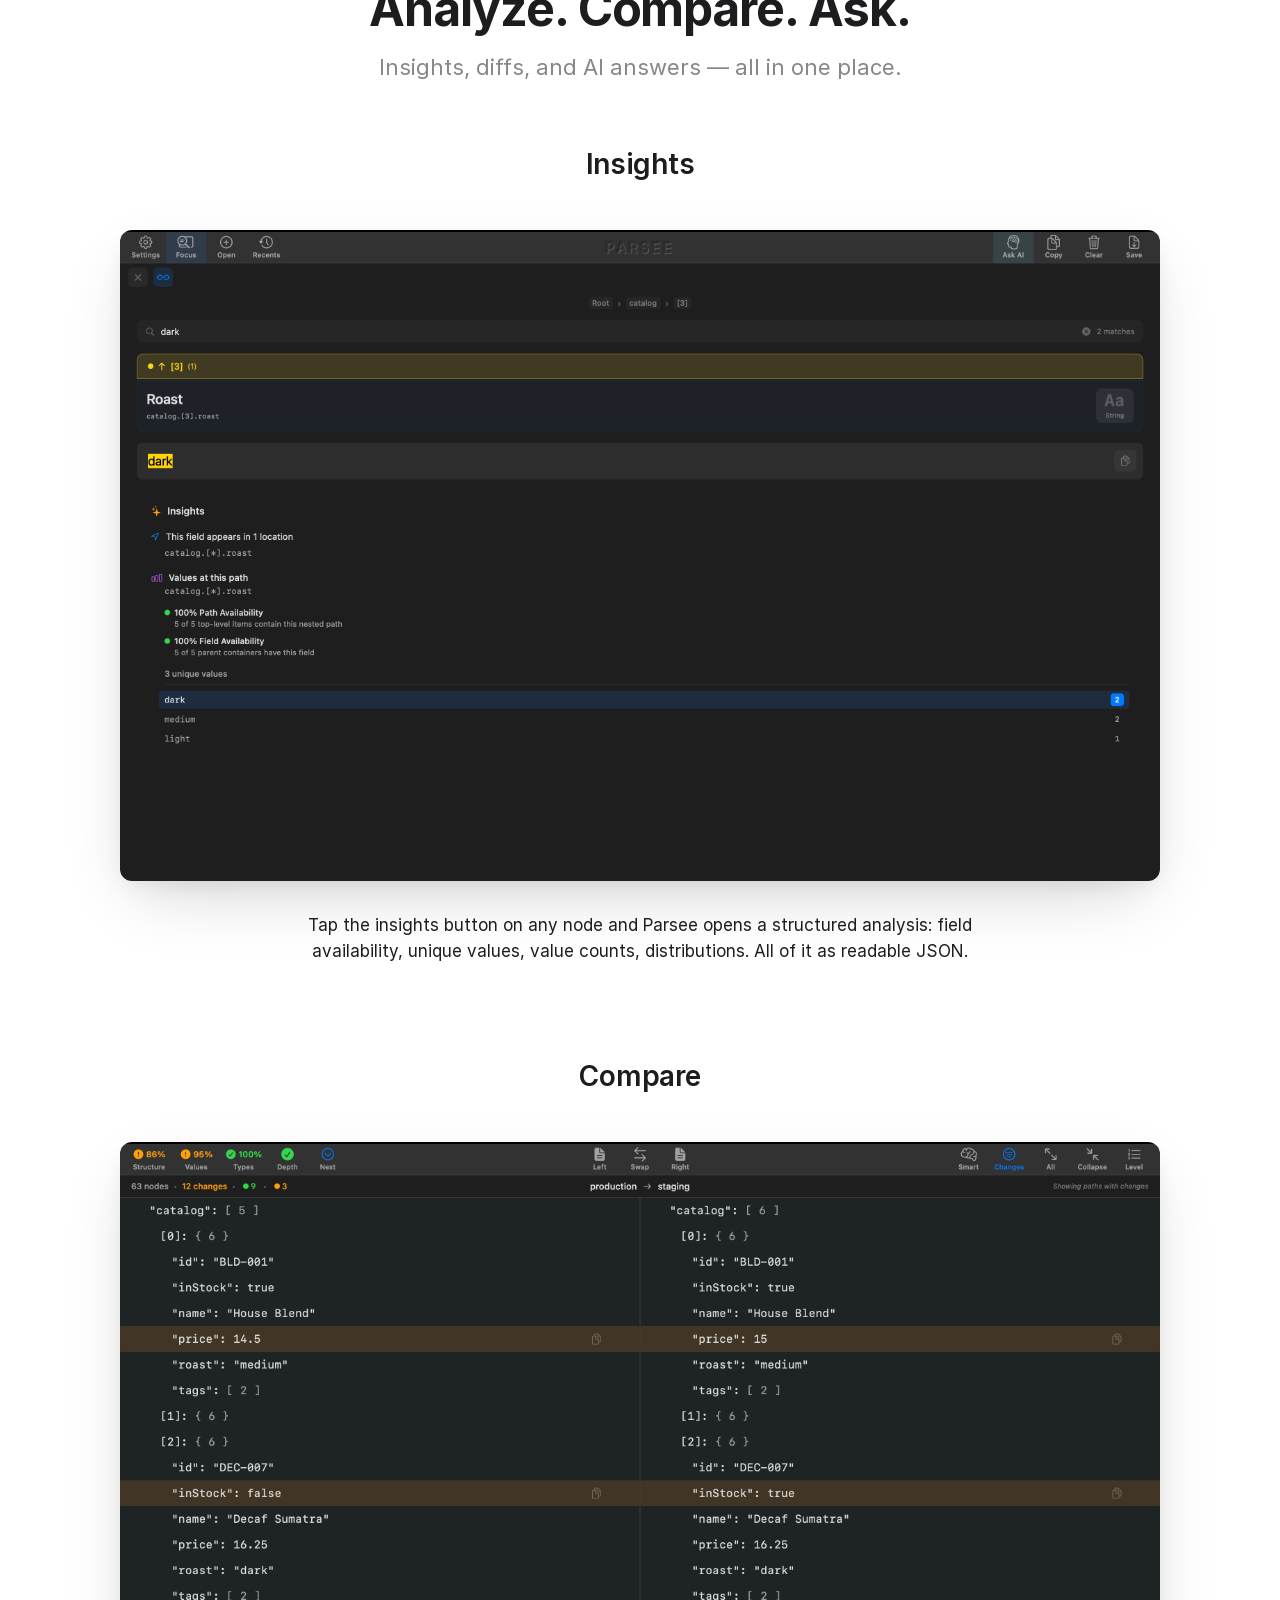
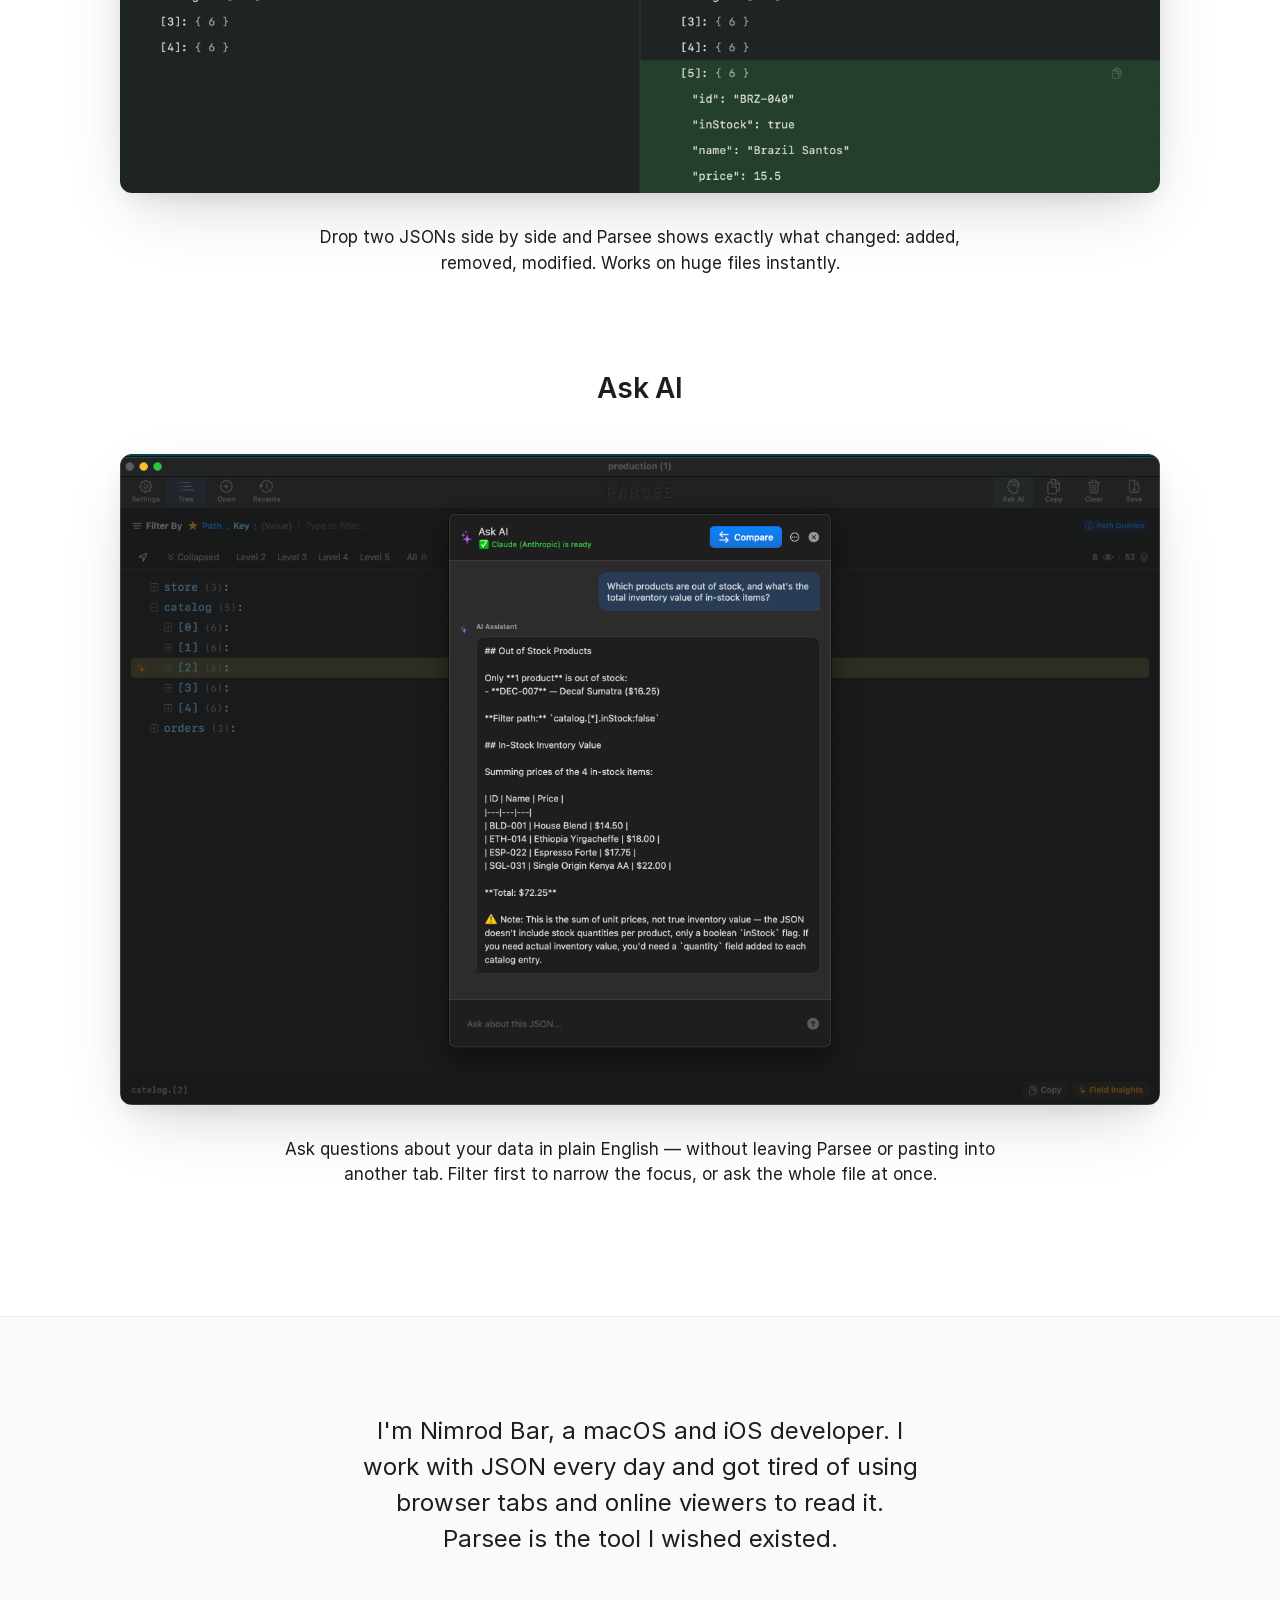
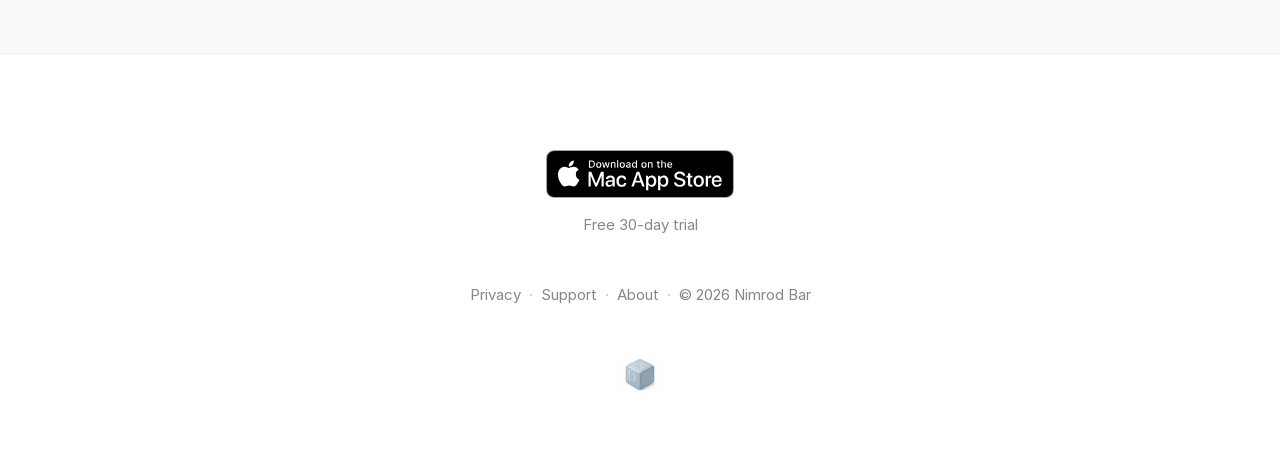
==== commit 743f6e9f: "Pre-publish cleanup: fix og:image URL, README URL, scrub local paths - index.html og:image and READM" ====
--- a/index.html
+++ b/index.html
@@ -17,7 +17,7 @@
   <meta property="og:type" content="website">
   <meta property="og:title" content="Parsee — The JSON viewer for macOS">
   <meta property="og:description" content="Parse. See. Understand. A native macOS JSON viewer with smart filters, persistent search, AI insights, JSON diff, and Xcode LLDB integration.">
-  <meta property="og:image" content="https://nimomix.github.io/parsee/images/hero.png">
+  <meta property="og:image" content="https://nimomix.github.io/Parsee-website/images/hero.png">
 
   <link rel="stylesheet" href="styles.css">
 </head>
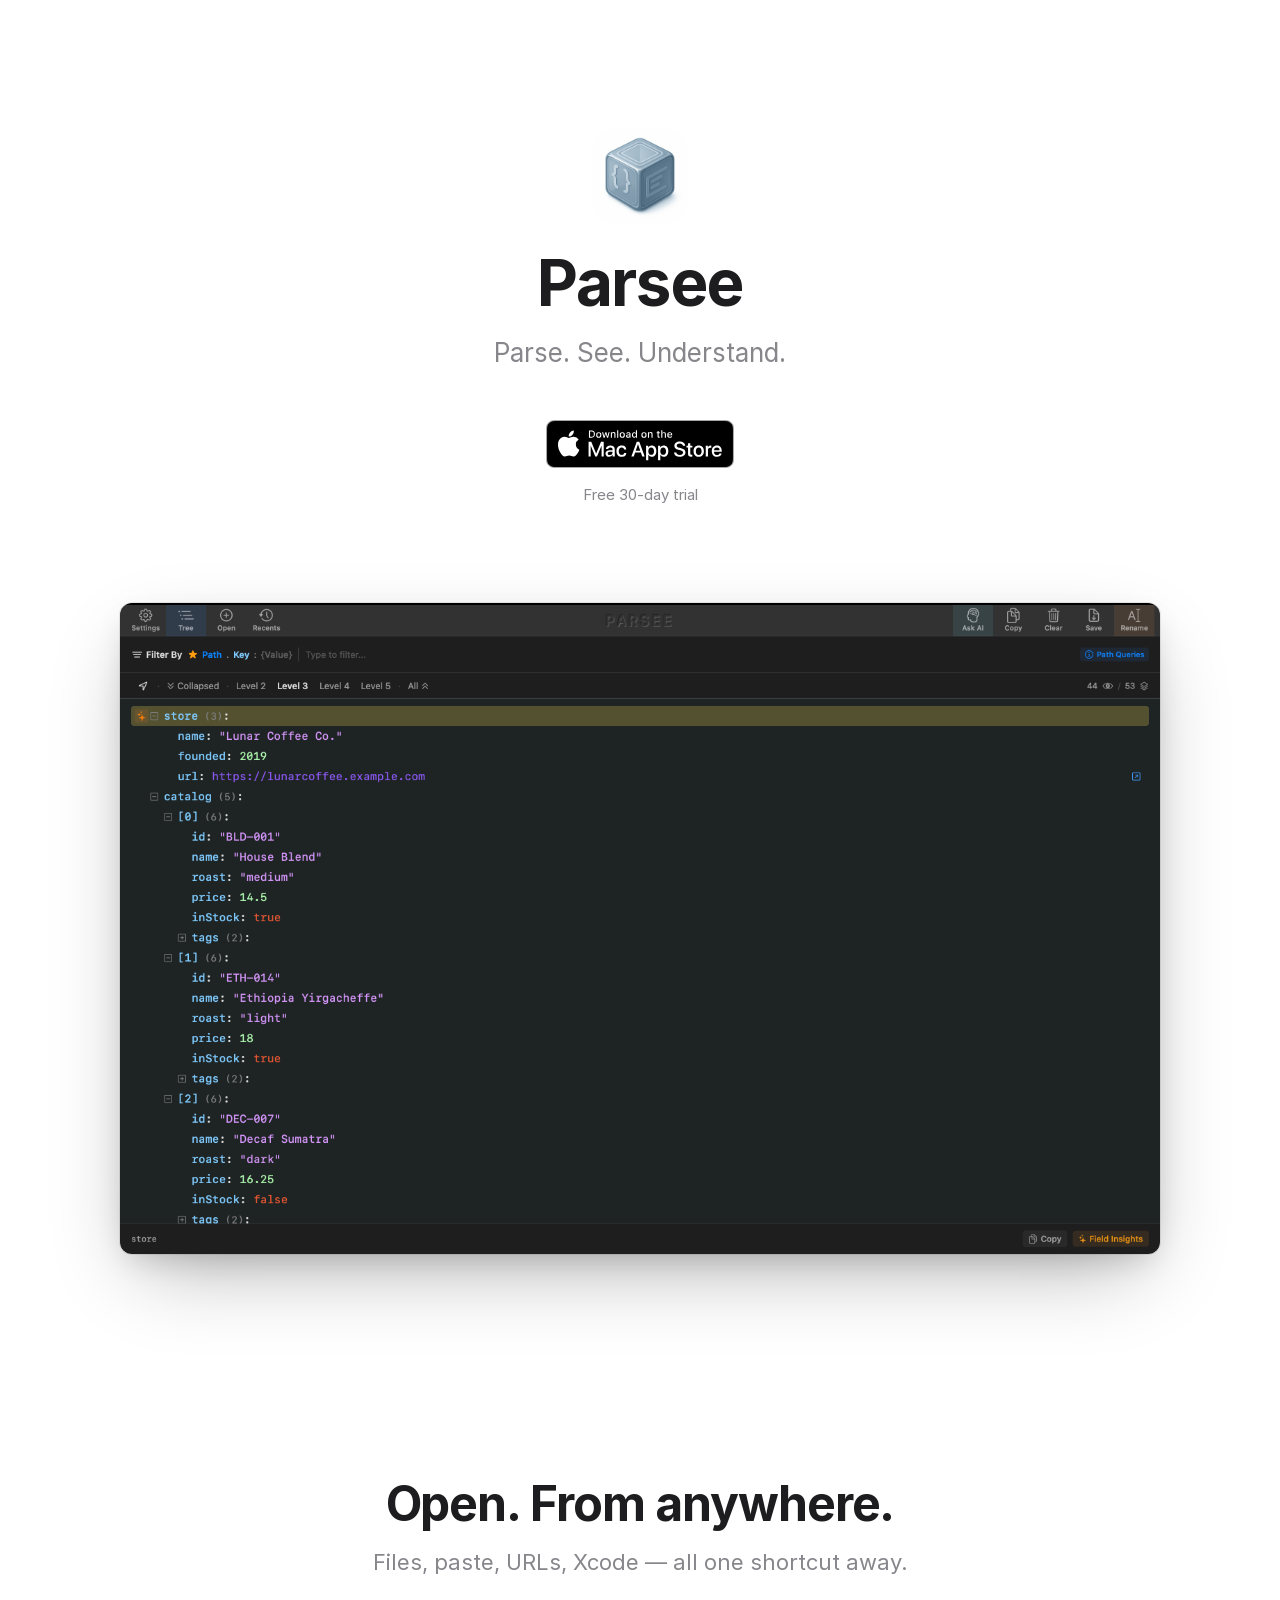
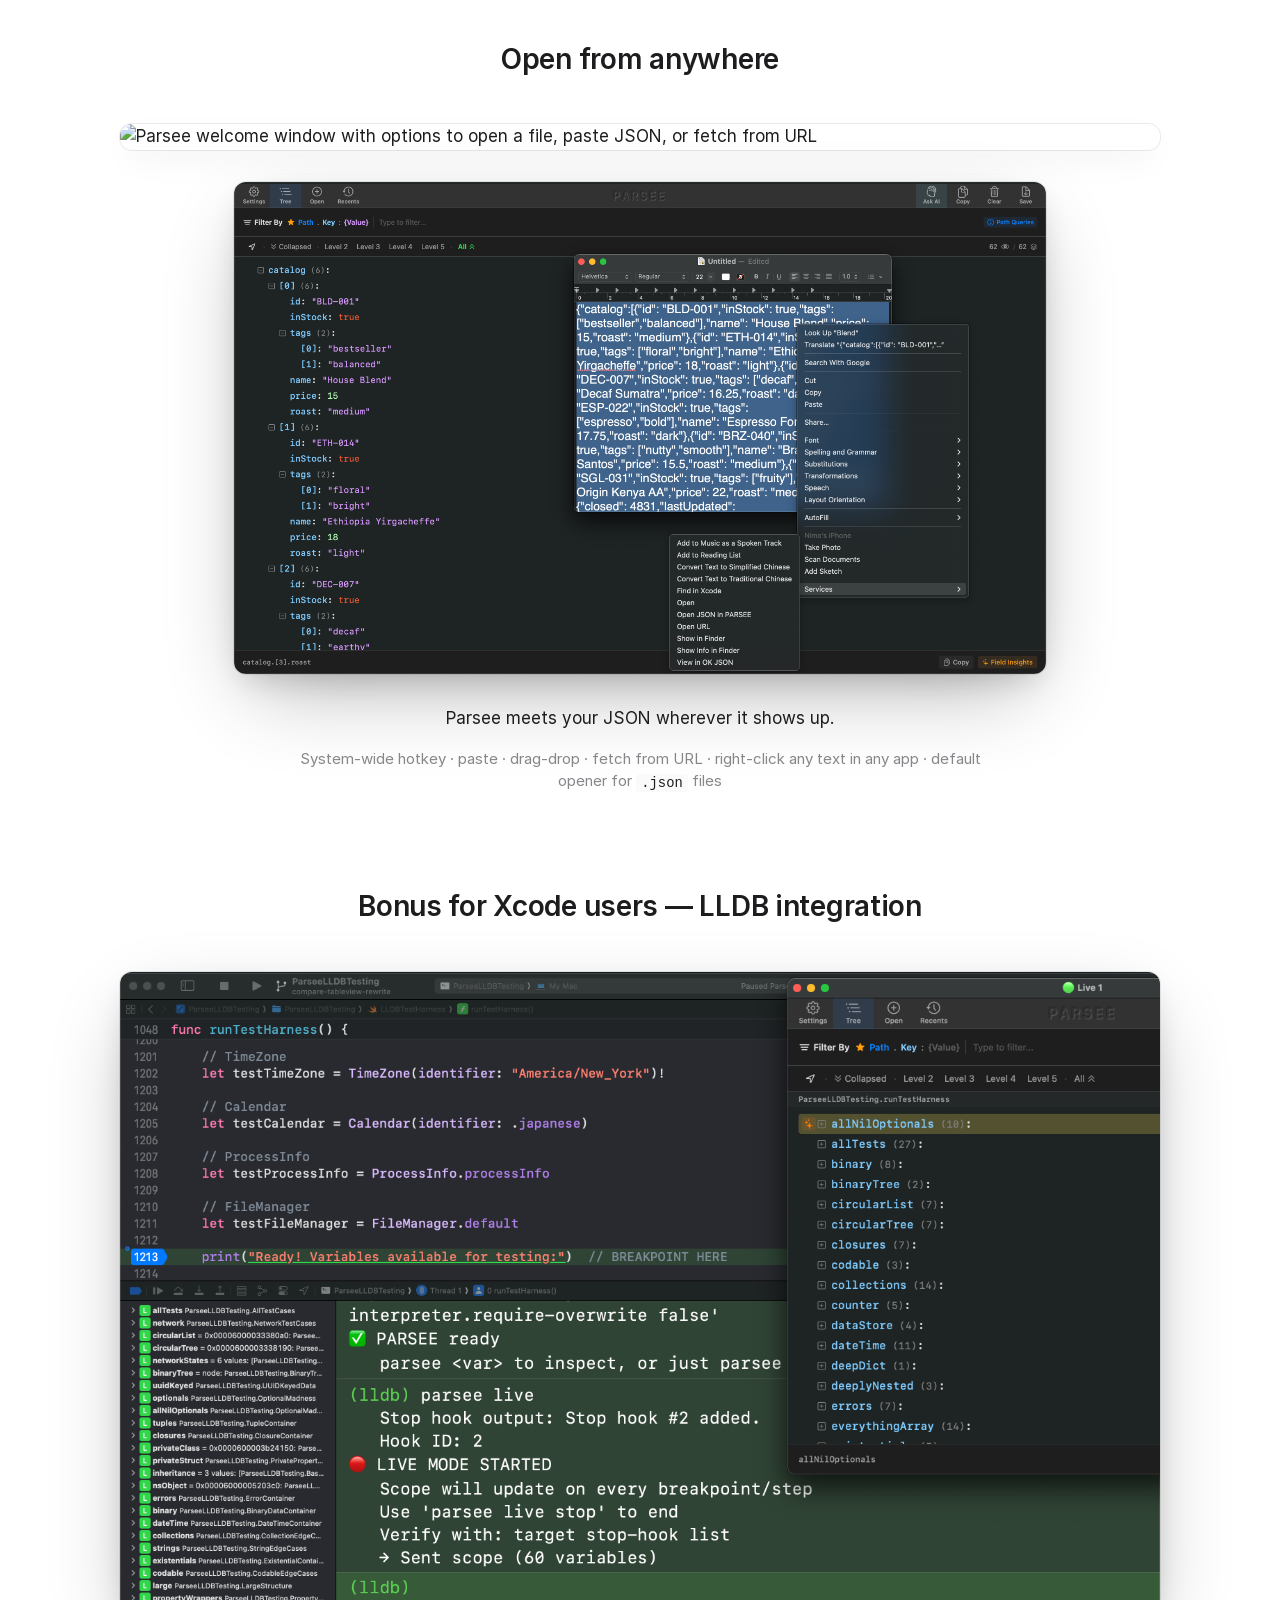
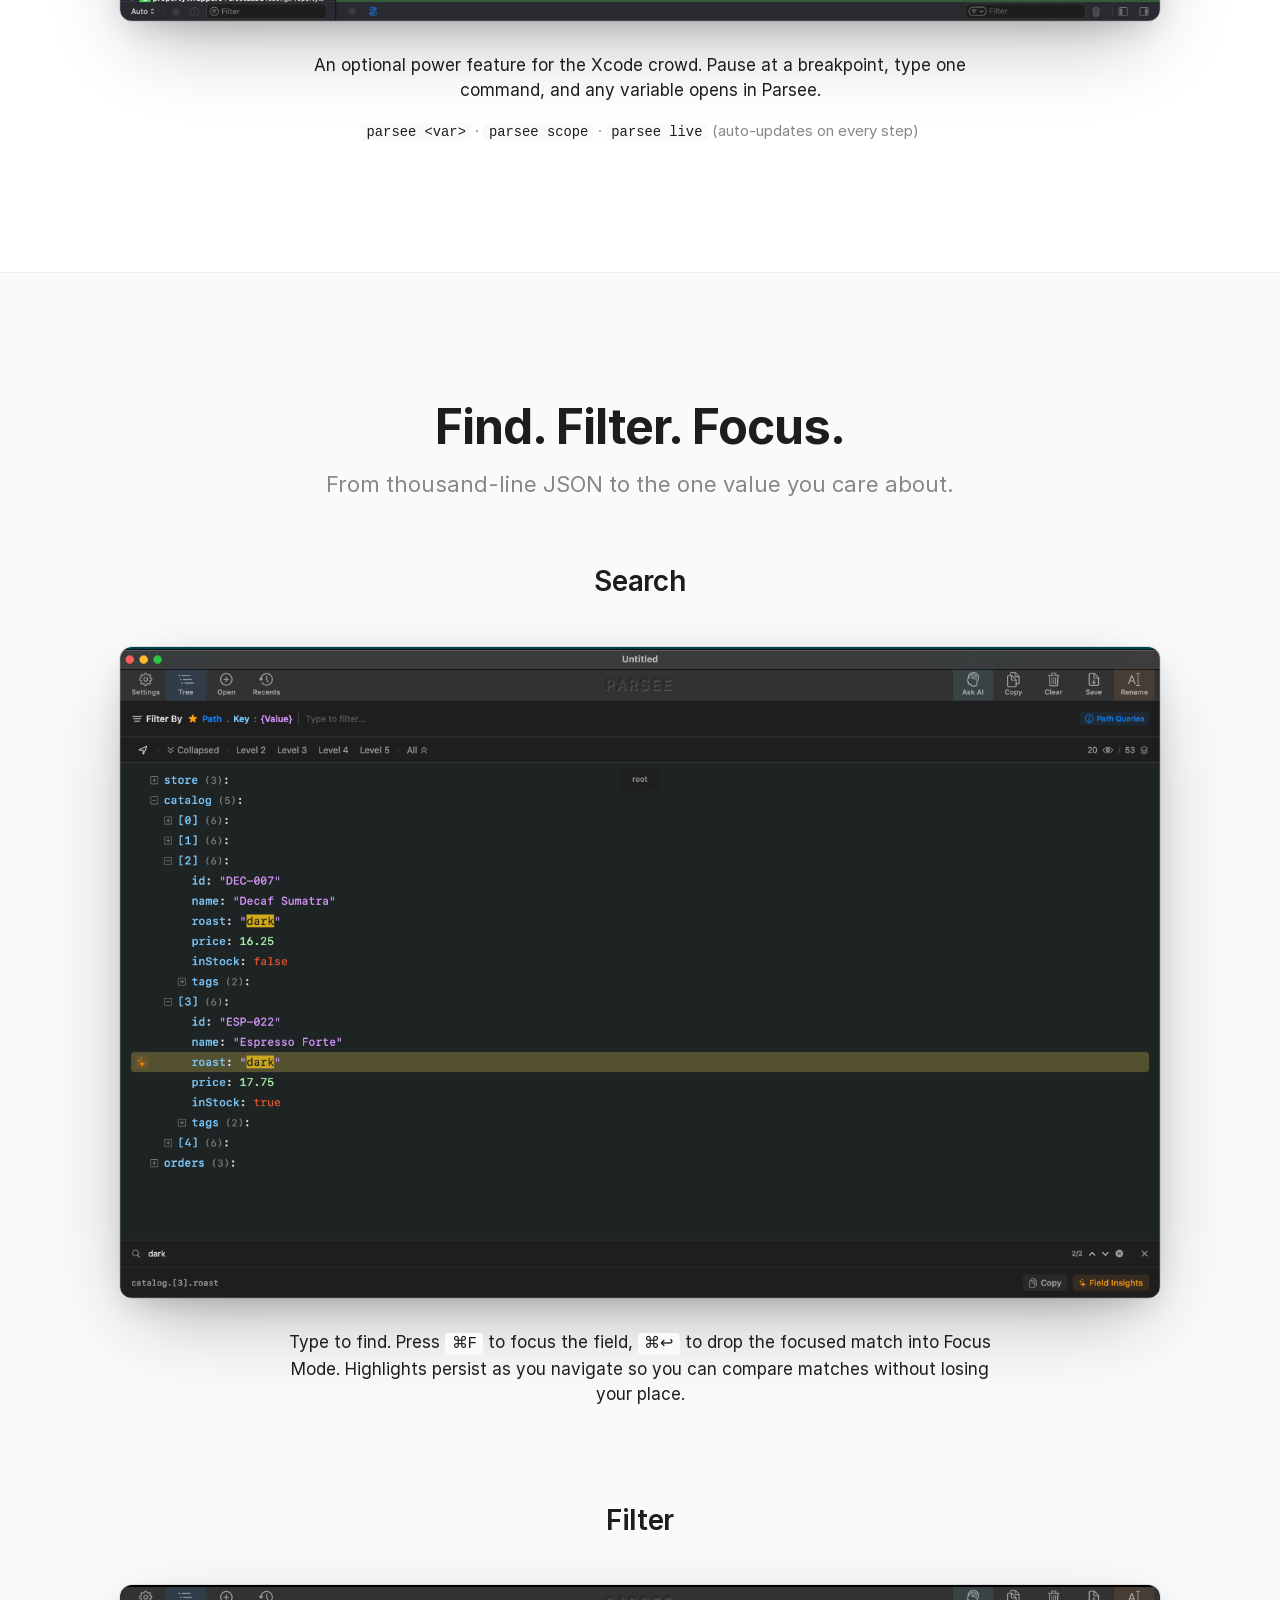
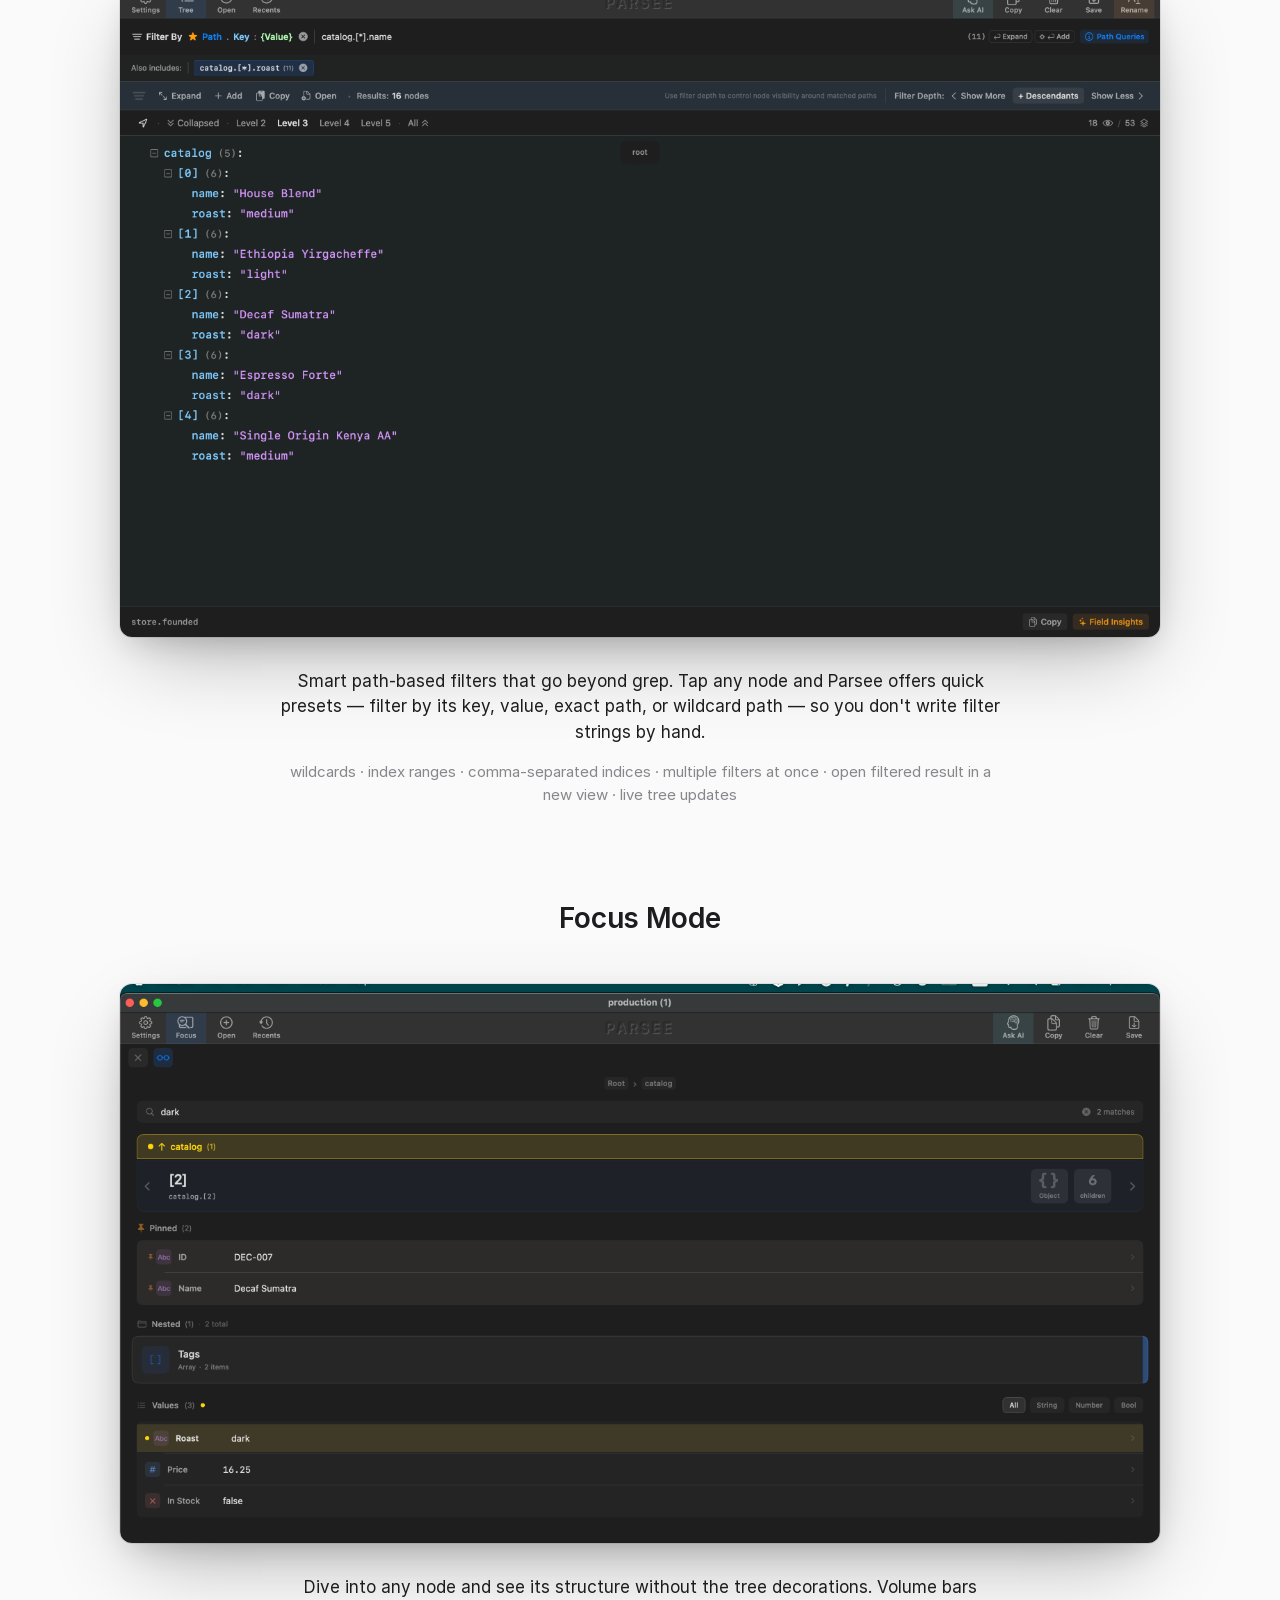
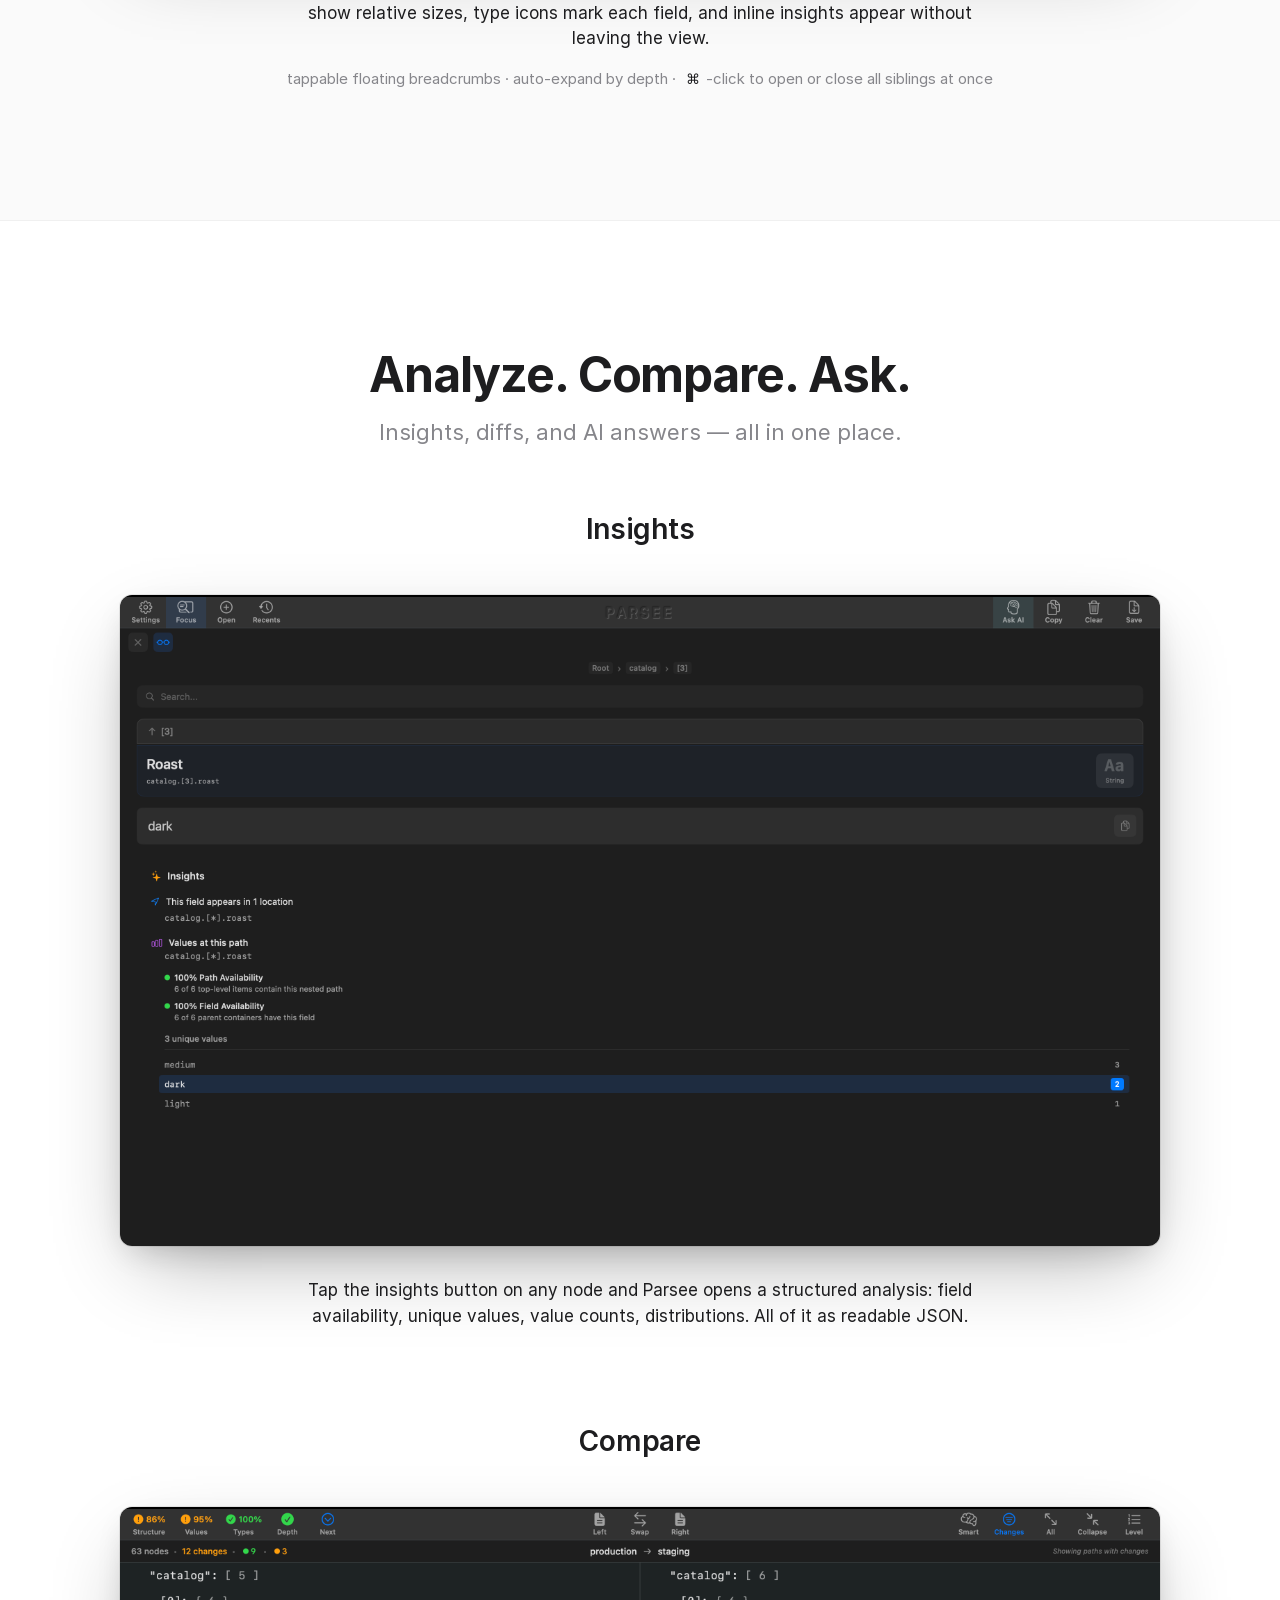
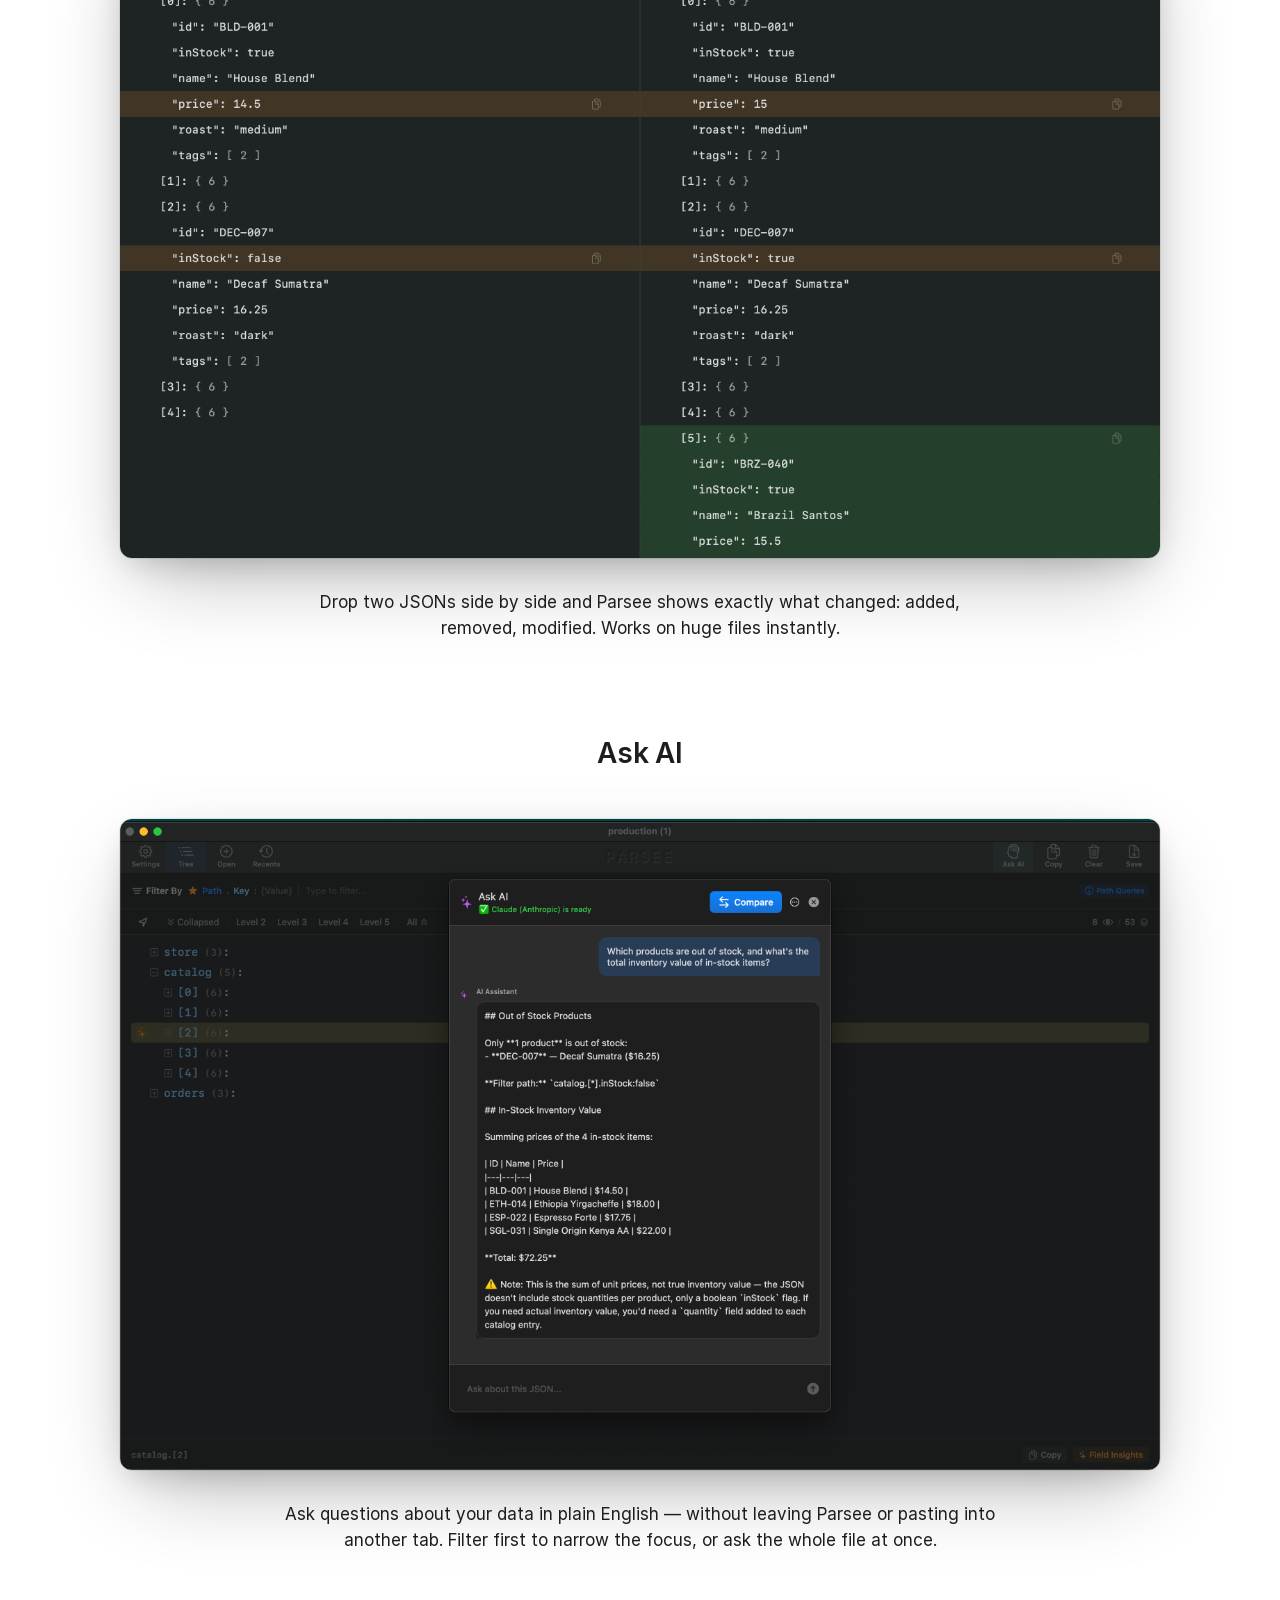
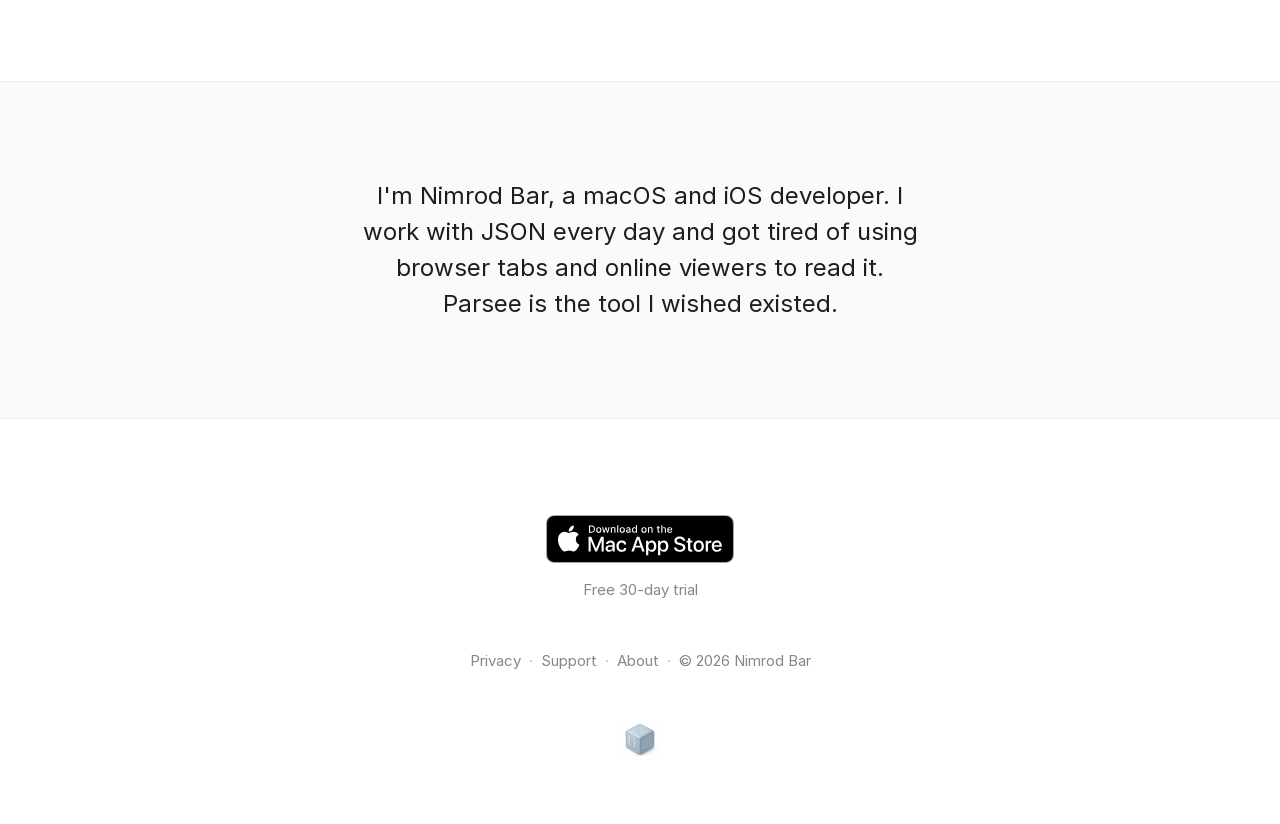
==== commit 831ac4ab: "Polish landing: stronger shadows, swap 3 screenshots, expand feature copy - Replace lldb-xcode.png, " ====
--- a/index.html
+++ b/index.html
@@ -51,7 +51,7 @@
           <img class="screenshot" loading="lazy" src="images/parsee-home.png" alt="Parsee welcome window with options to open a file, paste JSON, or fetch from URL">
         </div>
         <div class="screenshot-wrap support-shot">
-          <img class="screenshot" loading="lazy" src="images/services-menu.png" alt="macOS Services menu showing the Open JSON in PARSEE option on highlighted text">
+          <img class="screenshot" loading="lazy" src="images/services-menu.png" alt="Parsee window beside a TextEdit window with selected JSON text and the right-click menu showing Open JSON in PARSEE">
         </div>
         <div class="subsection-copy">
           <p>Parsee meets your JSON wherever it shows up.</p>
@@ -84,7 +84,7 @@
           <img class="screenshot" loading="lazy" src="images/search.png" alt="Parsee with the search bar active, showing two matches for the term 'dark' highlighted in yellow">
         </div>
         <div class="subsection-copy">
-          <p>Type to find. Press <code>⌘F</code> to focus the field. Highlights persist as you navigate so you can compare matches without losing your place.</p>
+          <p>Type to find. Press <code>⌘F</code> to focus the field, <code>⌘↩</code> to drop the focused match into Focus Mode. Highlights persist as you navigate so you can compare matches without losing your place.</p>
         </div>
       </div>
 
@@ -94,7 +94,8 @@
           <img class="screenshot" loading="lazy" src="images/filter.png" alt="Parsee filtered by two paths showing only product names and roast levels from the catalog">
         </div>
         <div class="subsection-copy">
-          <p>Persistent path-based filters: wildcards, index ranges, multiple filters at once. The tree updates live to show only what matches.</p>
+          <p>Smart path-based filters that go beyond grep. Tap any node and Parsee offers quick presets — filter by its key, value, exact path, or wildcard path — so you don't write filter strings by hand.</p>
+          <p class="capabilities">wildcards · index ranges · comma-separated indices · multiple filters at once · open filtered result in a new view · live tree updates</p>
         </div>
       </div>
 
@@ -105,6 +106,7 @@
         </div>
         <div class="subsection-copy">
           <p>Dive into any node and see its structure without the tree decorations. Volume bars show relative sizes, type icons mark each field, and inline insights appear without leaving the view.</p>
+          <p class="capabilities">tappable floating breadcrumbs · auto-expand by depth · <code>⌘</code>-click to open or close all siblings at once</p>
         </div>
       </div>
     </div>
--- a/styles.css
+++ b/styles.css
@@ -9,8 +9,9 @@
   --text-muted: #86868b;
   --accent: #007AFF;
   --divider: rgba(0, 0, 0, 0.06);
-  --shadow-screenshot: 0 24px 64px -16px rgba(0, 0, 0, 0.18),
-                       0 8px 24px -8px rgba(0, 0, 0, 0.10);
+  --shadow-screenshot: 0 30px 80px -20px rgba(0, 0, 0, 0.32),
+                       0 12px 32px -10px rgba(0, 0, 0, 0.18),
+                       0 0 0 1px rgba(0, 0, 0, 0.08);
 
   /* Spacing scale (8px base) */
   --space-1: 8px;
@@ -55,8 +56,9 @@
     --text-muted: #86868b;
     --accent: #0A84FF;
     --divider: rgba(255, 255, 255, 0.06);
-    --shadow-screenshot: 0 24px 64px -16px rgba(0, 0, 0, 0.6),
-                         0 8px 24px -8px rgba(0, 0, 0, 0.4);
+    --shadow-screenshot: 0 30px 80px -20px rgba(0, 0, 0, 0.75),
+                         0 12px 32px -10px rgba(0, 0, 0, 0.5),
+                         0 0 0 1px rgba(255, 255, 255, 0.06);
   }
 }
 
@@ -292,26 +294,16 @@
   code { background: rgba(255,255,255,0.06); }
 }
 
-/* Supporting screenshot — smaller, off-center, sits below the anchor */
+/* Supporting screenshot — second shot stacked cleanly below the anchor */
 .support-shot {
-  max-width: 70%;
+  max-width: 88%;
   margin-left: auto;
-  margin-right: 0;
-  margin-top: calc(-1 * var(--space-5));
-  position: relative;
-  z-index: 1;
+  margin-right: auto;
+  margin-top: var(--space-4);
 }
 @media (min-width: 768px) {
   .support-shot {
-    max-width: 55%;
-  }
-}
-@media (max-width: 767px) {
-  .support-shot {
-    max-width: 90%;
-    margin-left: auto;
-    margin-right: auto;
-    margin-top: var(--space-3);
+    max-width: 78%;
   }
 }
 
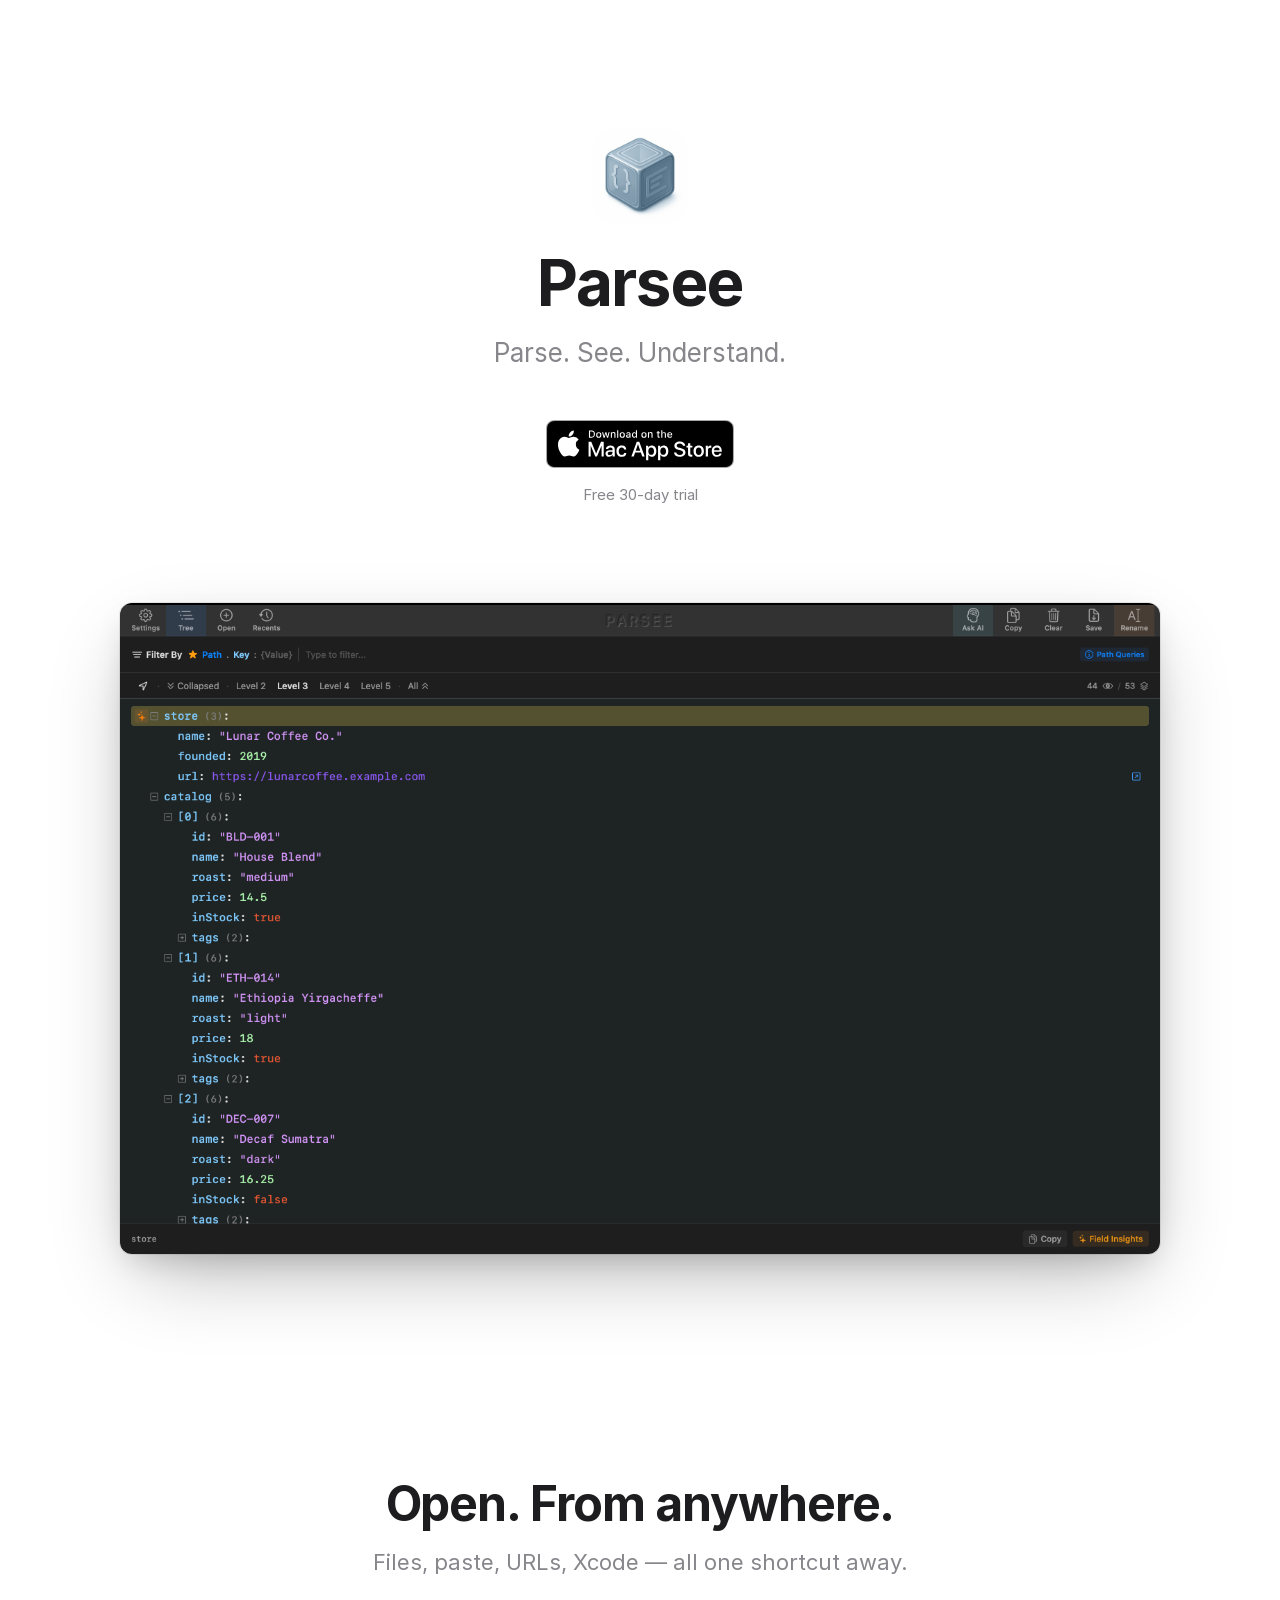
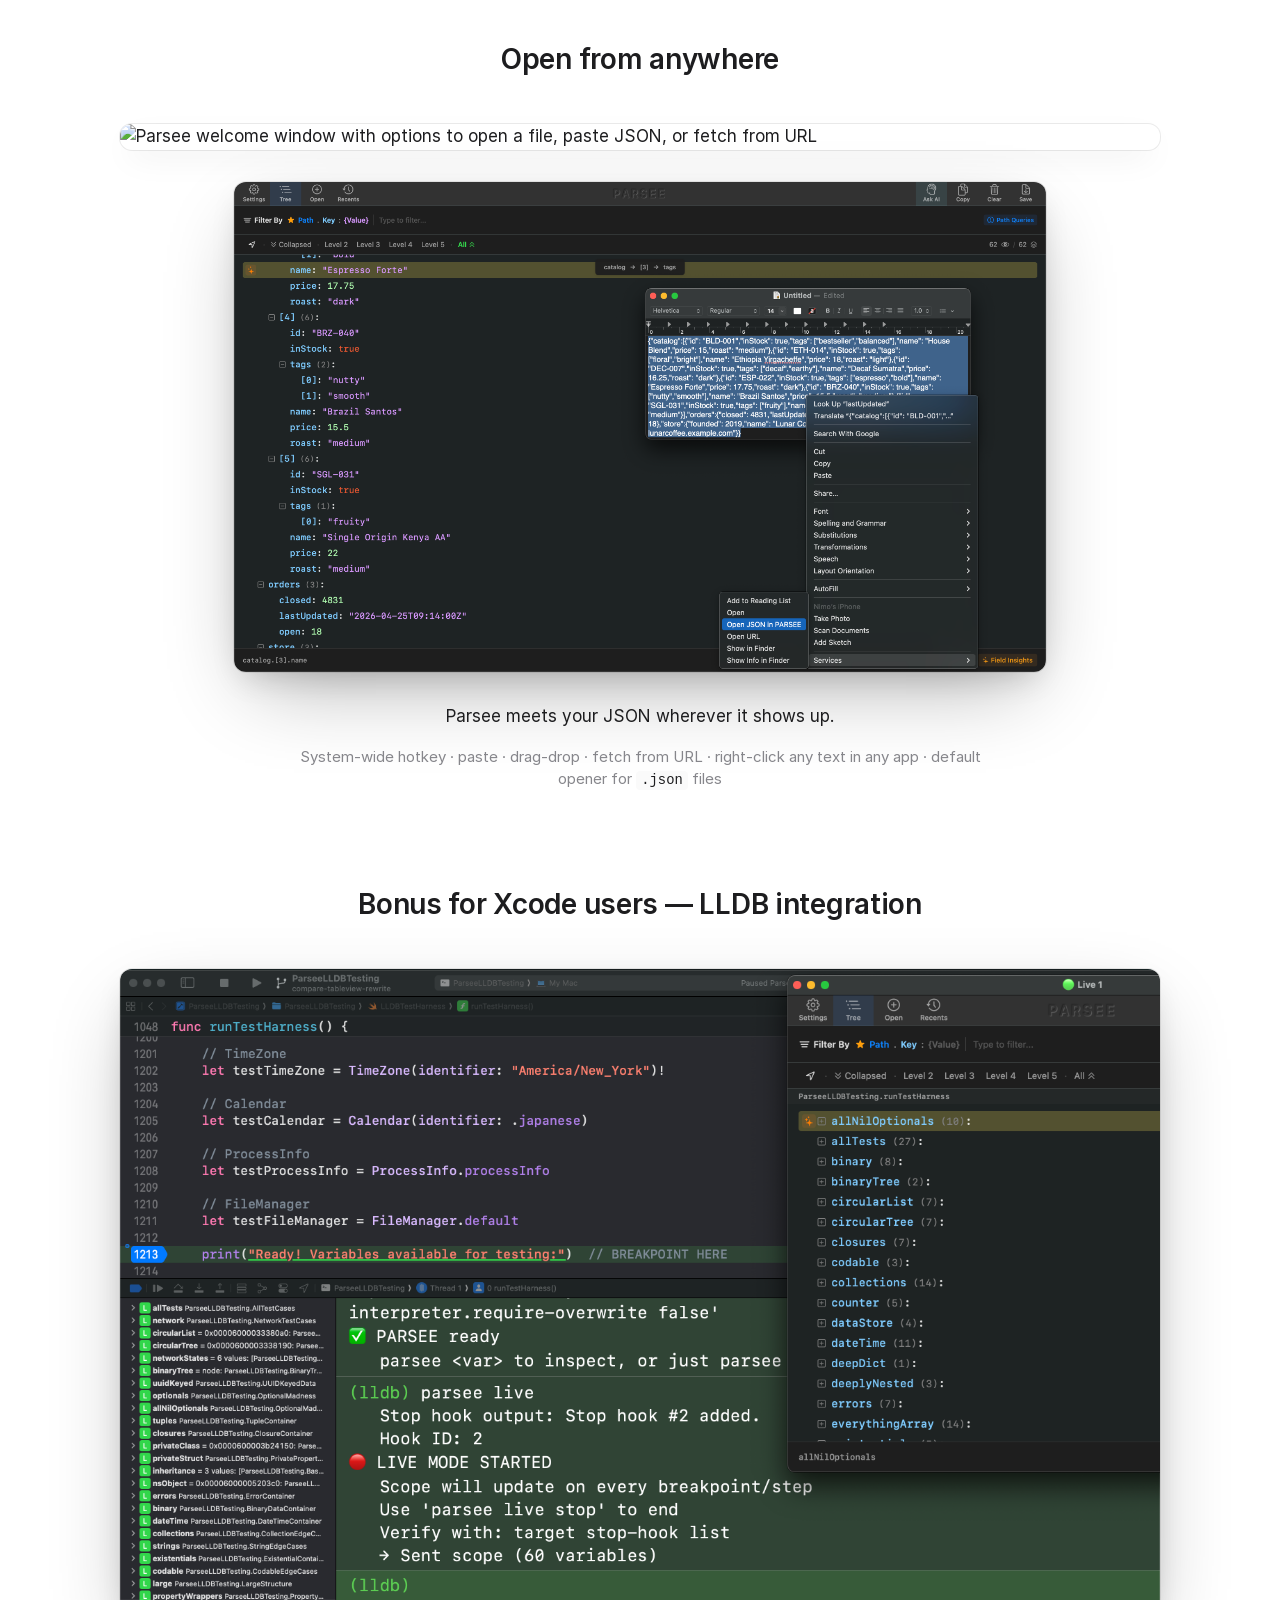
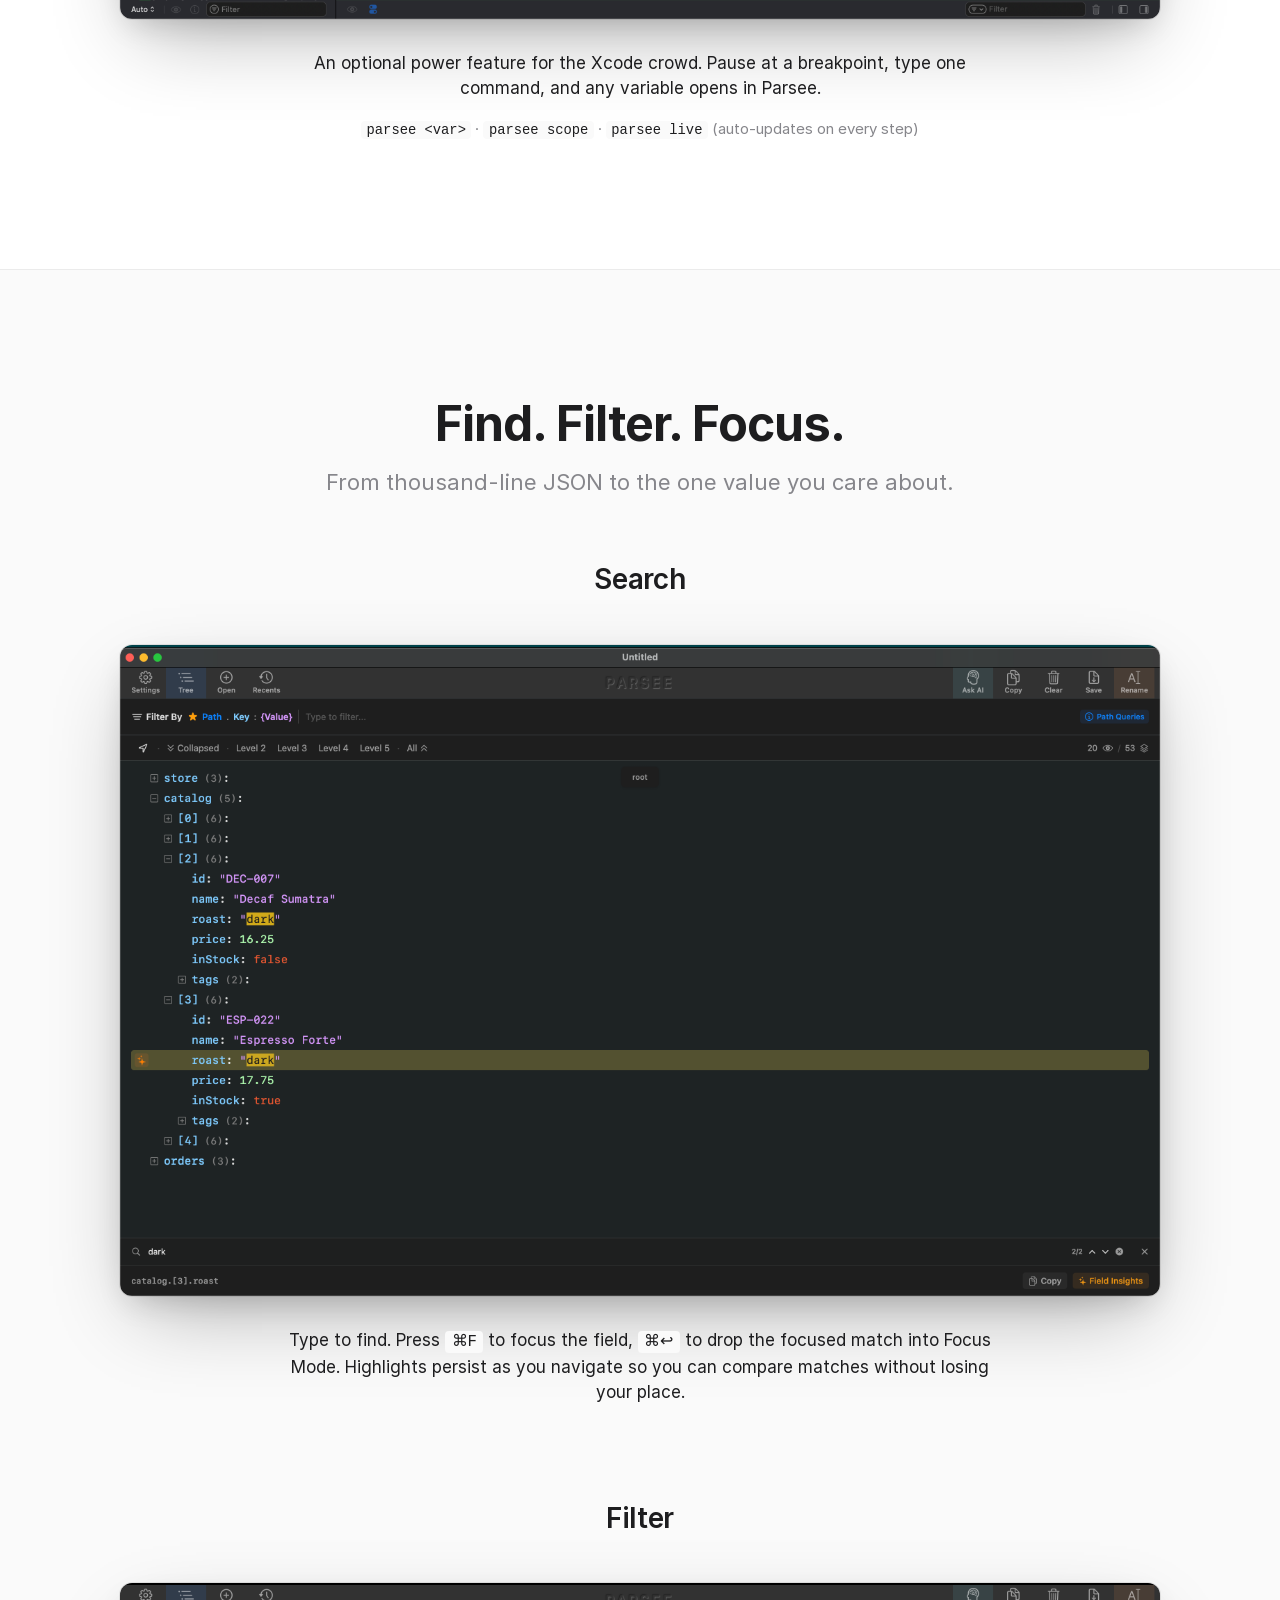
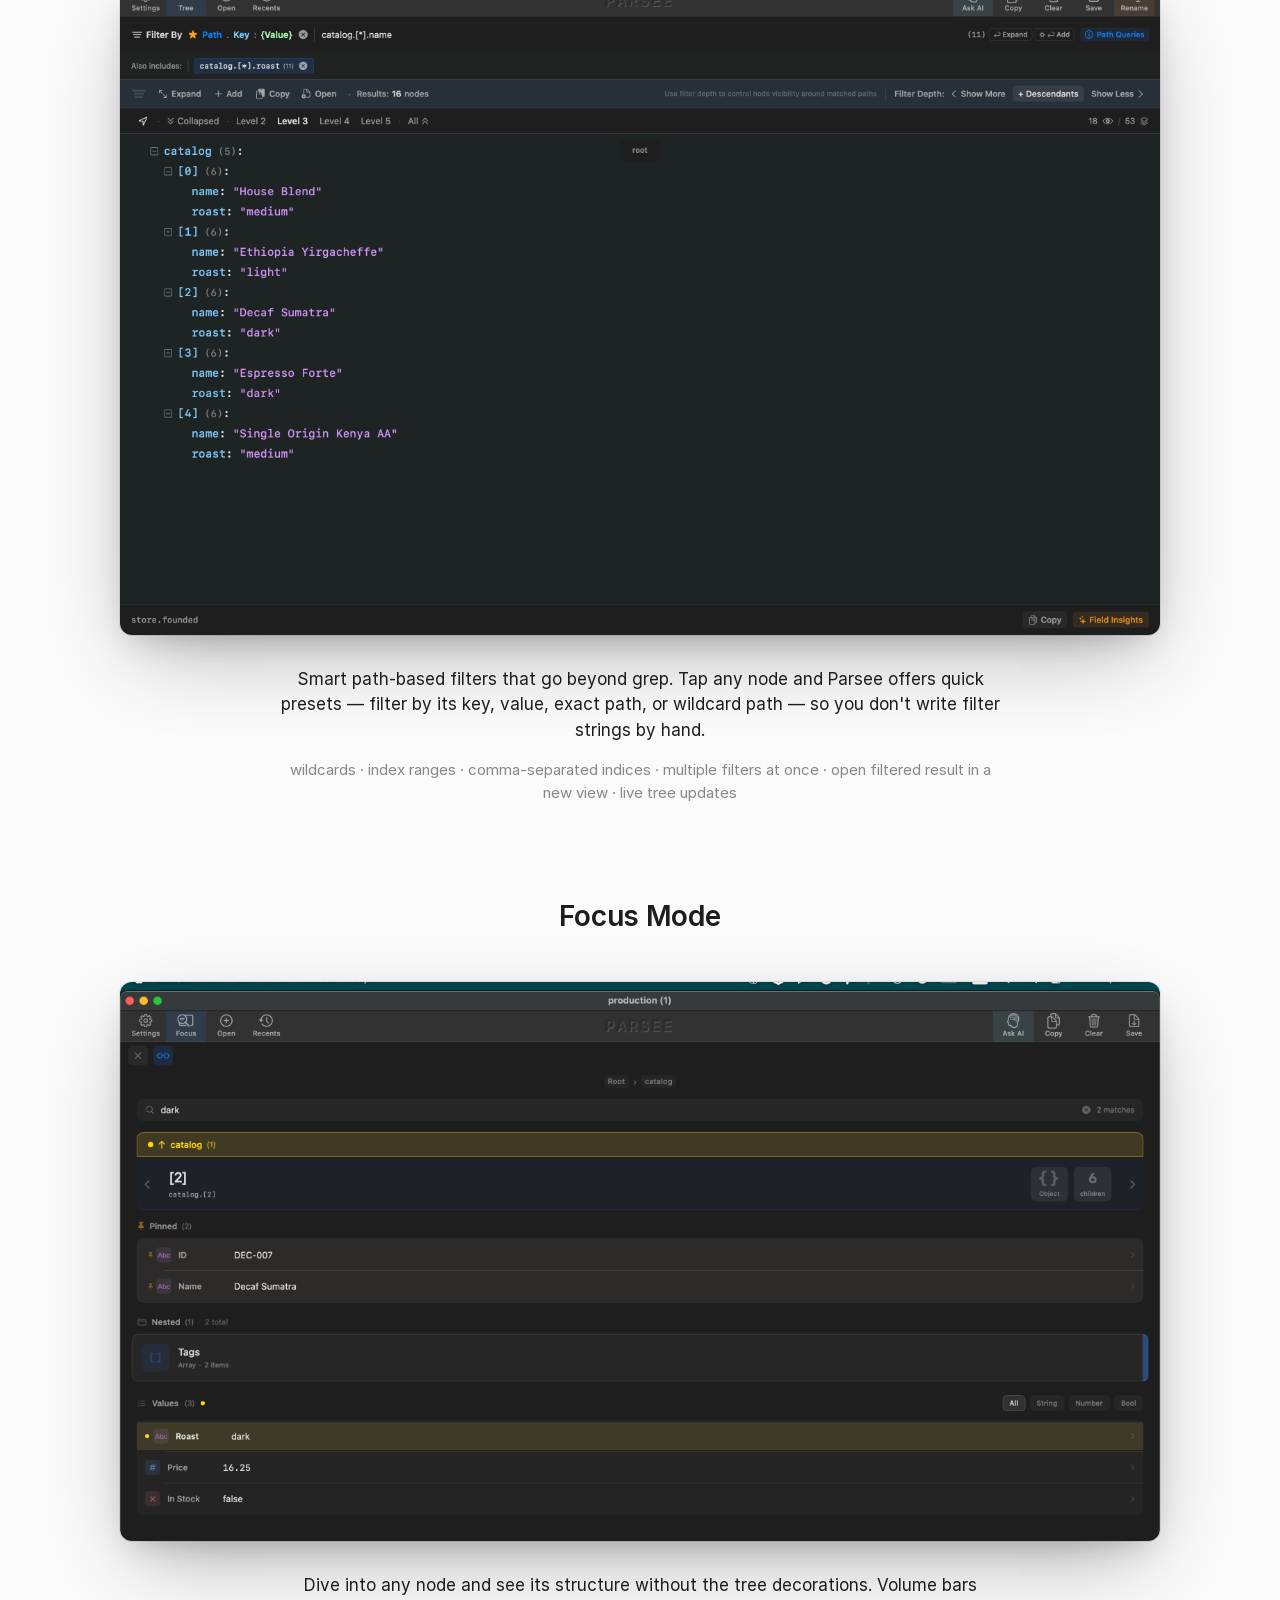
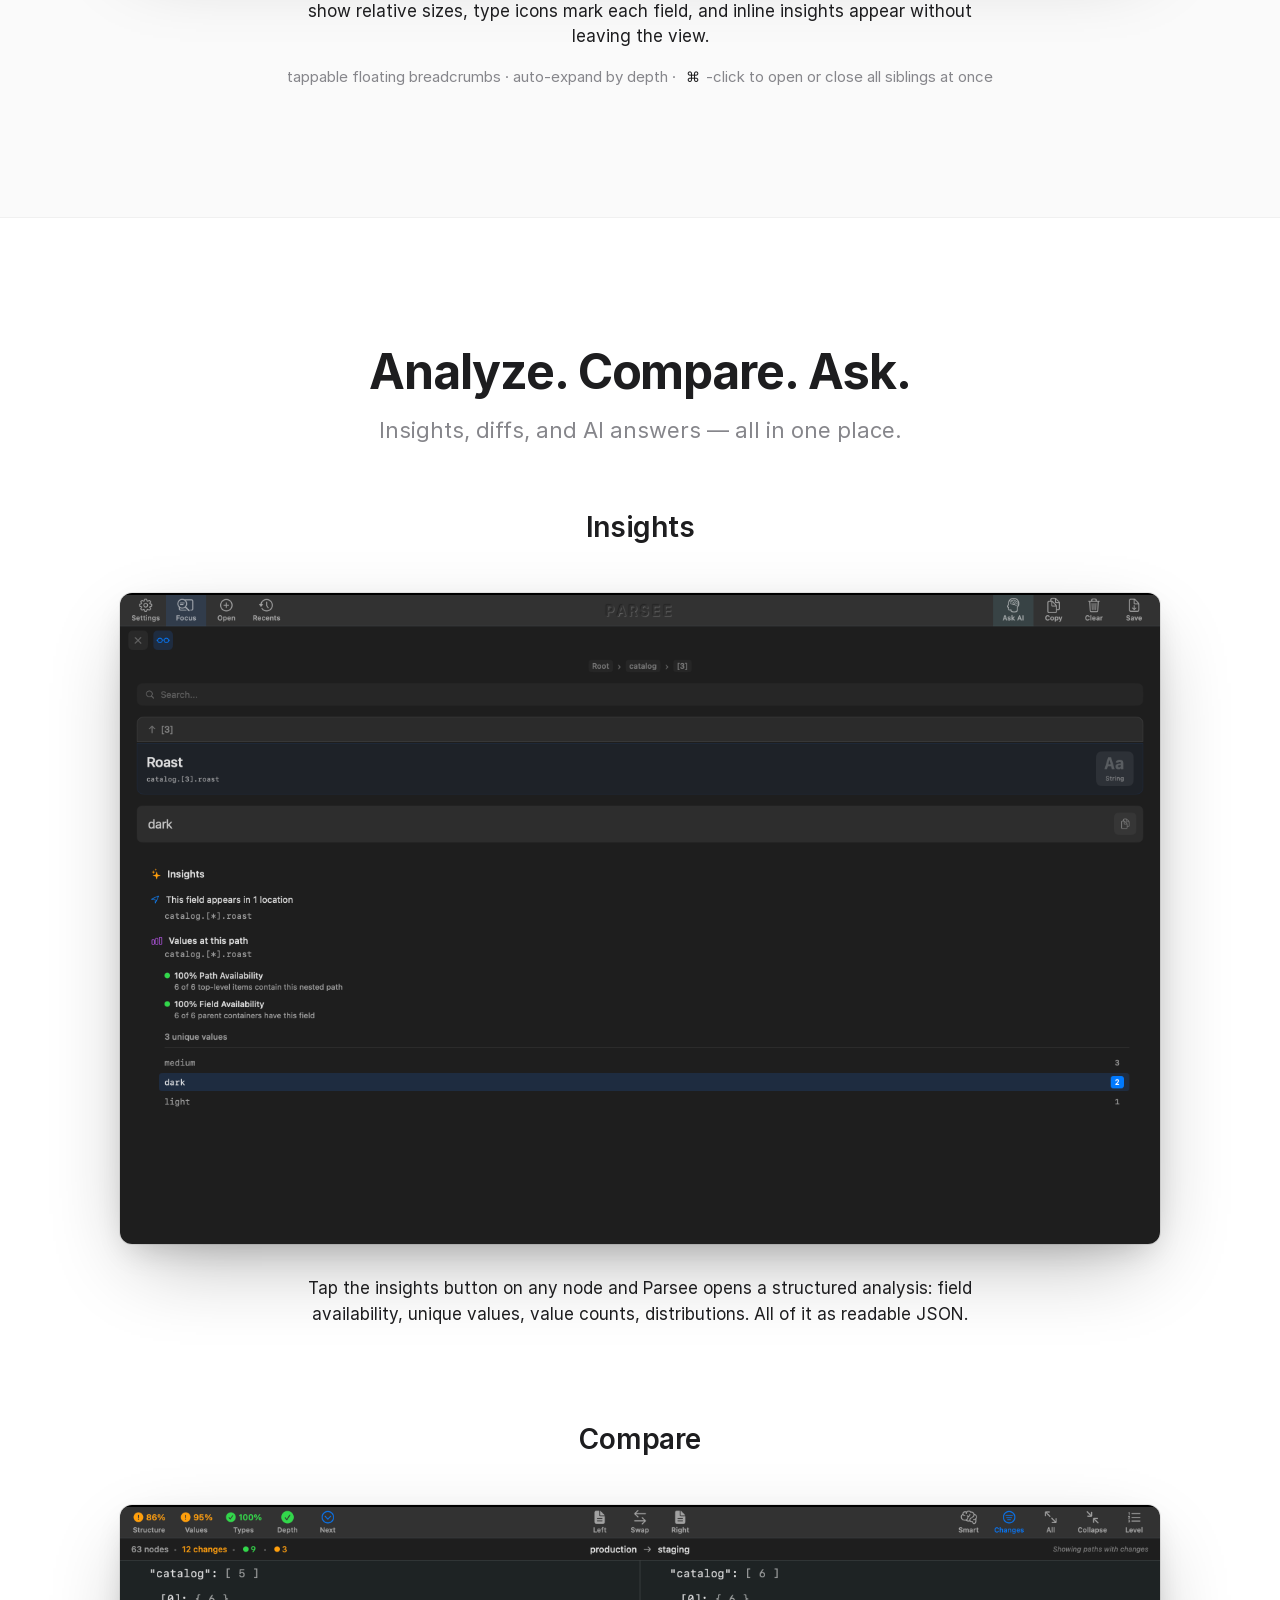
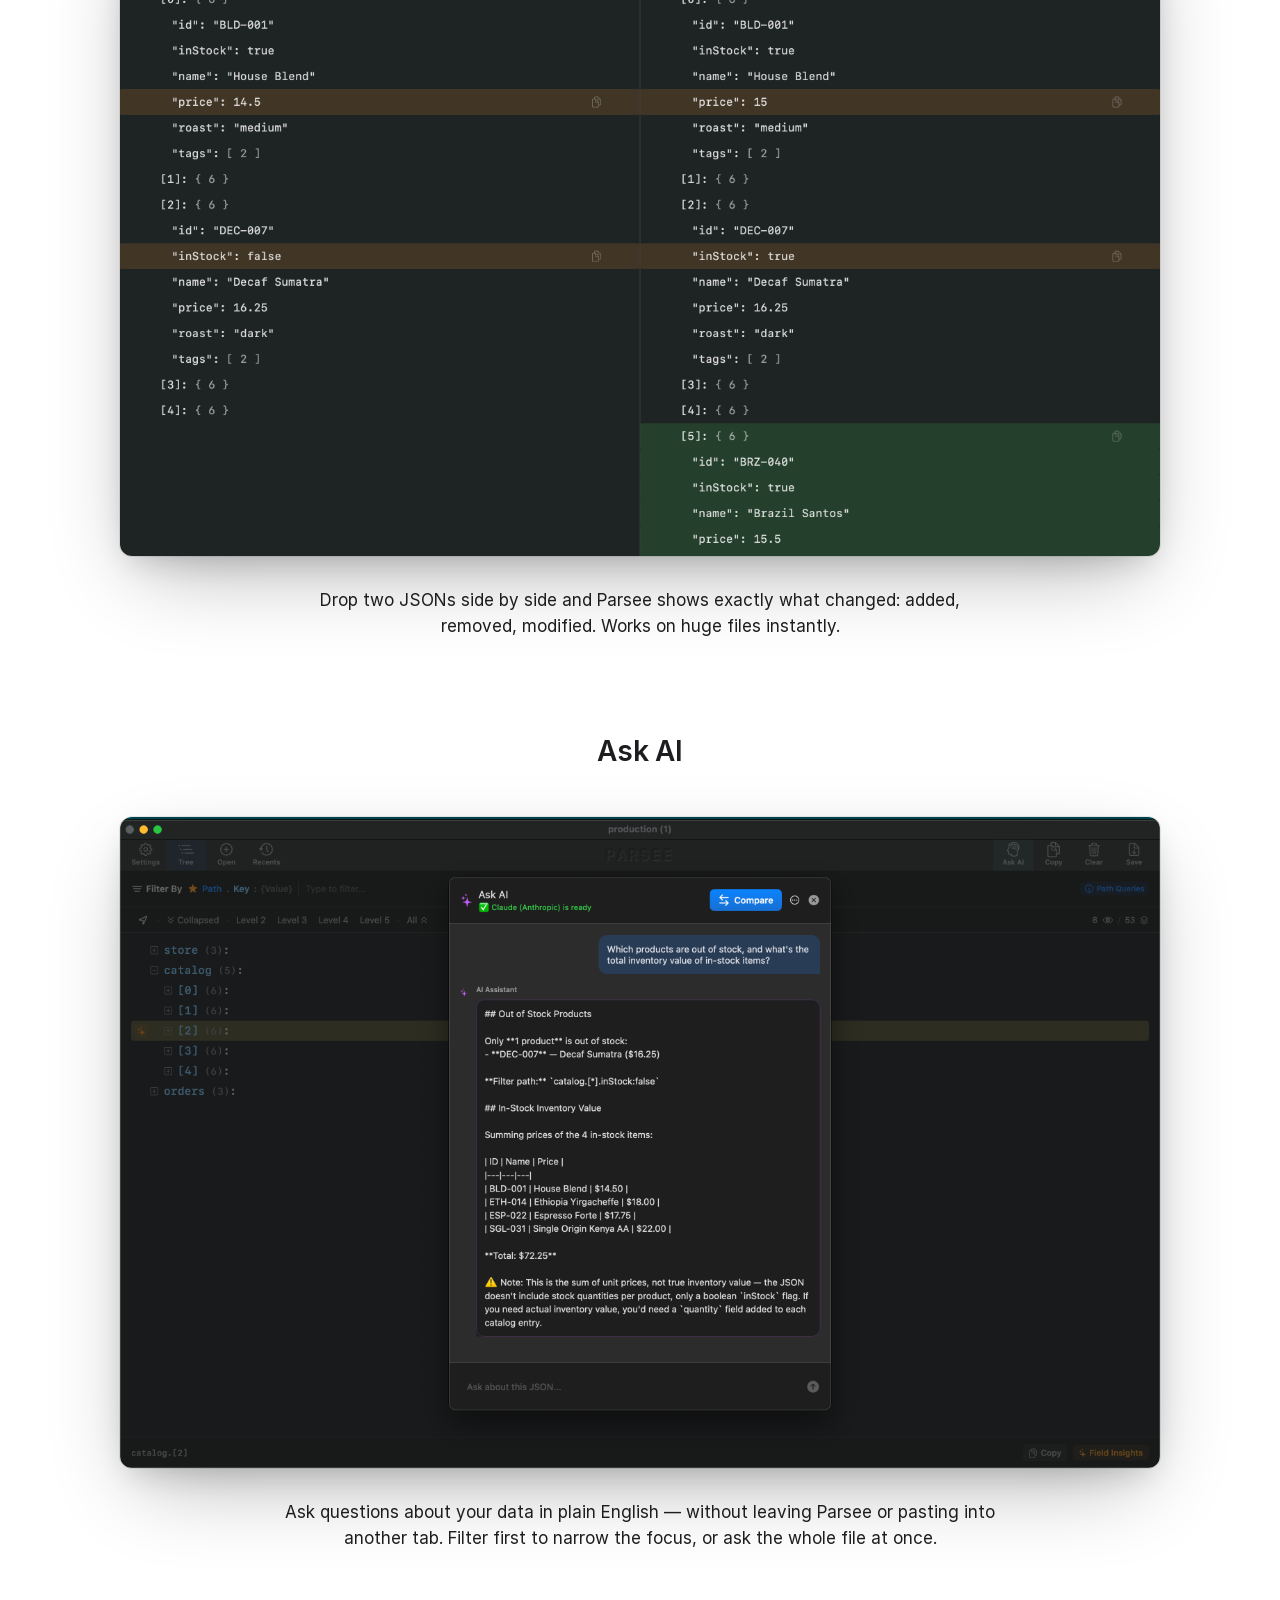
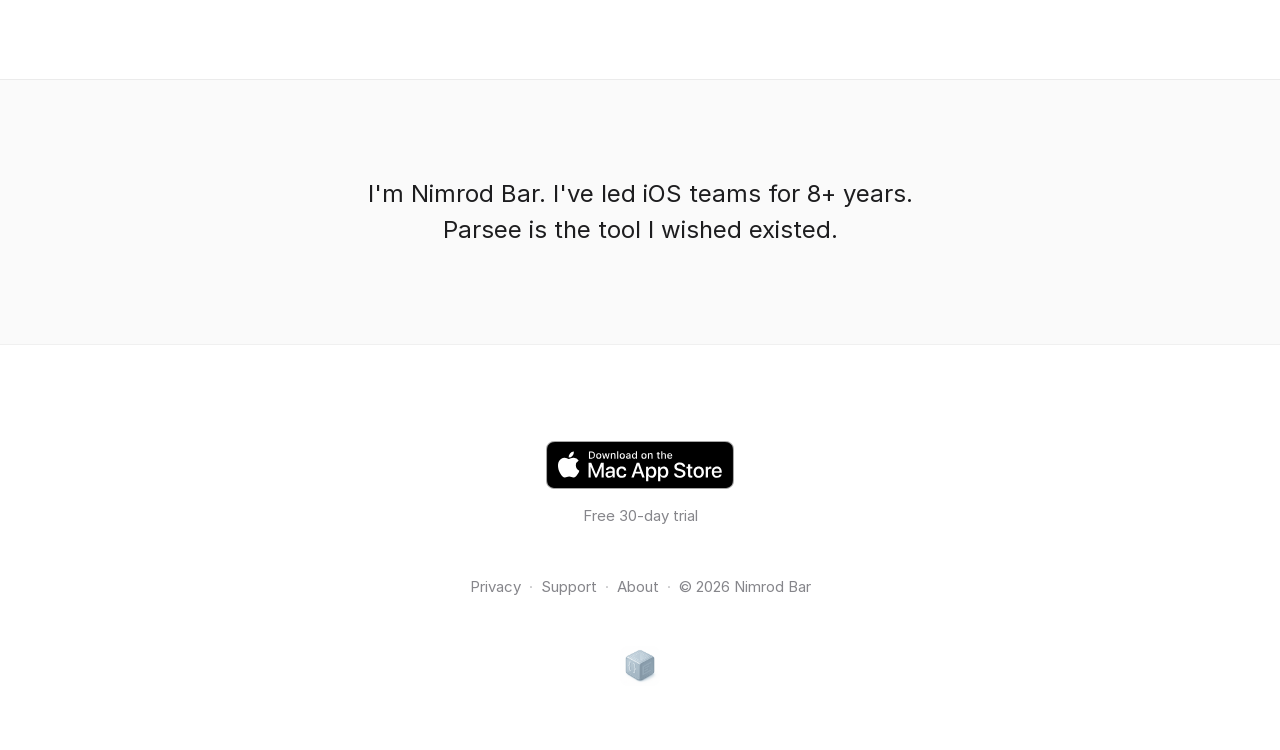
==== commit 34d9b080: "Tighten About copy Drop the "tired of browser tabs" framing. Two sentences side by side do the work:" ====
--- a/index.html
+++ b/index.html
@@ -153,7 +153,7 @@
   <!-- ABOUT -->
   <section class="about tinted" id="about">
     <div class="prose">
-      <p class="about-text">I'm Nimrod Bar, a macOS and iOS developer. I work with JSON every day and got tired of using browser tabs and online viewers to read it. Parsee is the tool I wished existed.</p>
+      <p class="about-text">I'm Nimrod Bar. I've led iOS teams for 8+ years. Parsee is the tool I wished existed.</p>
     </div>
   </section>
 
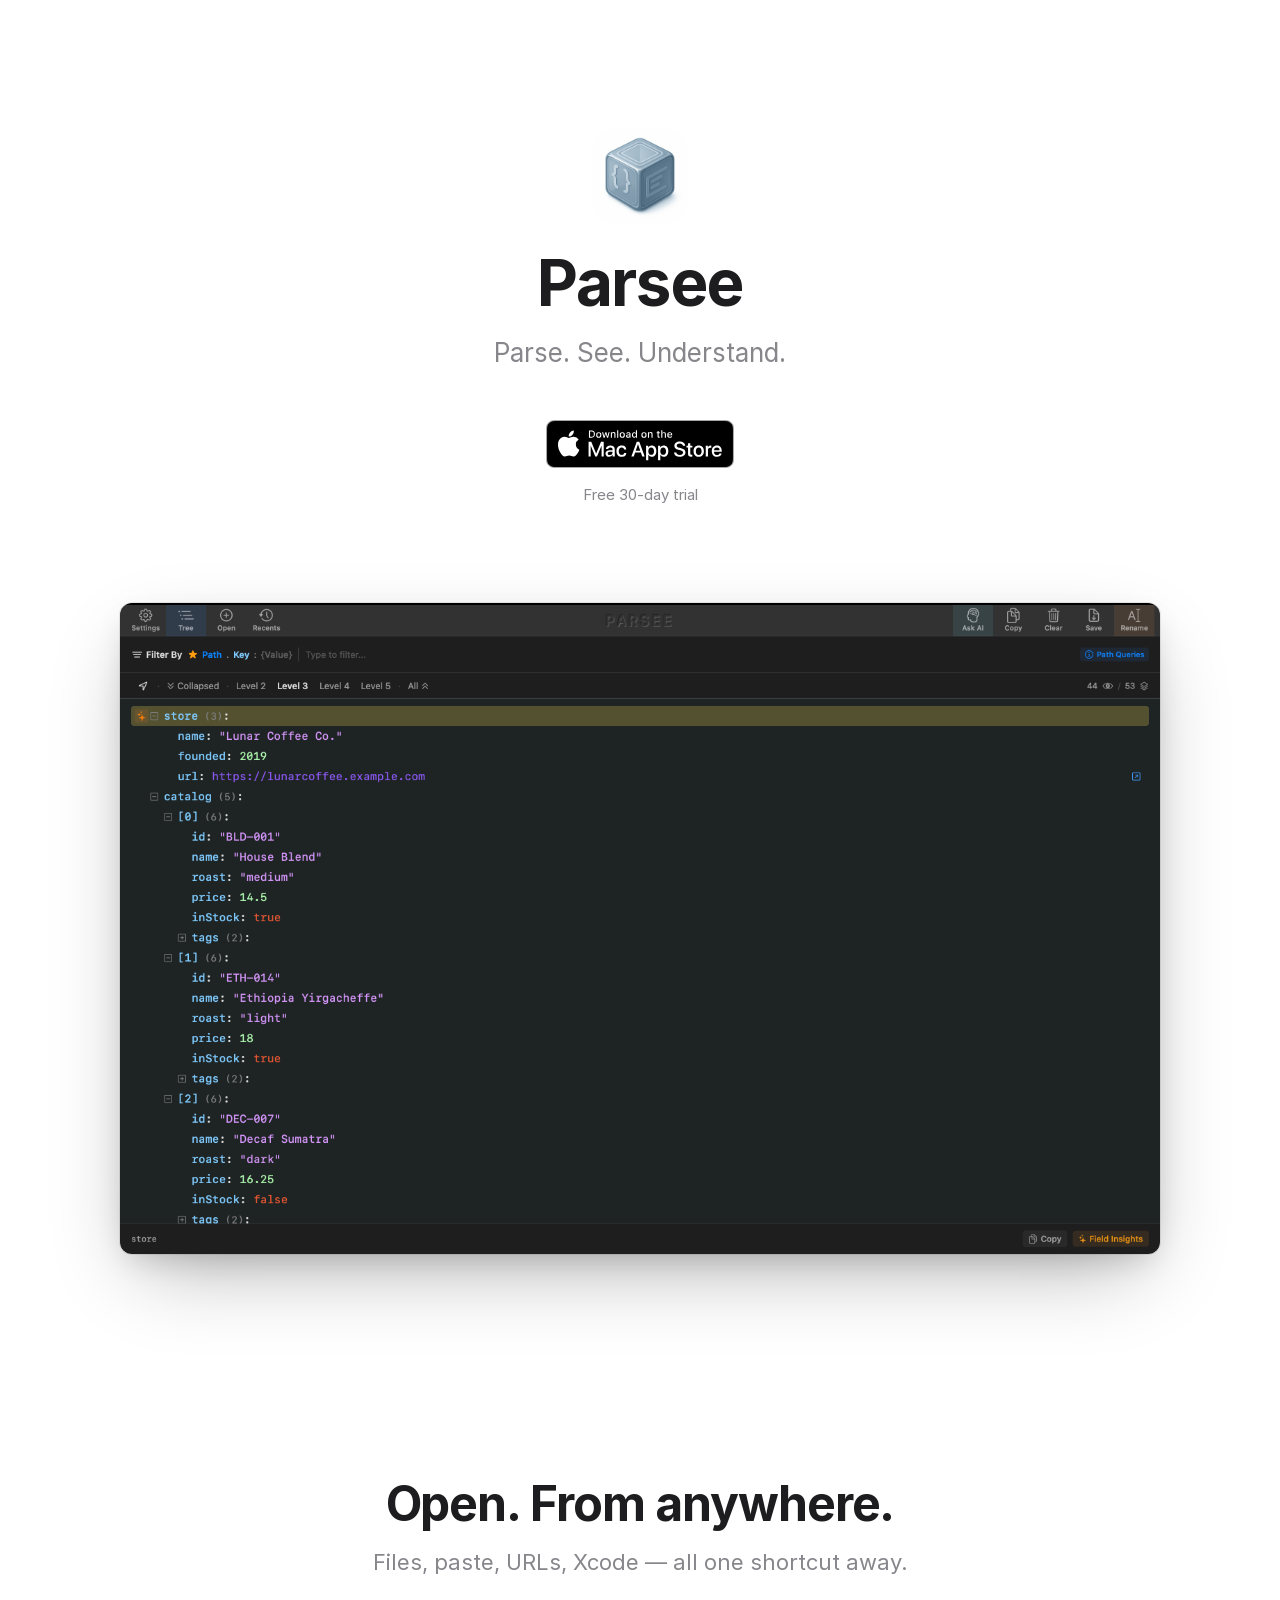
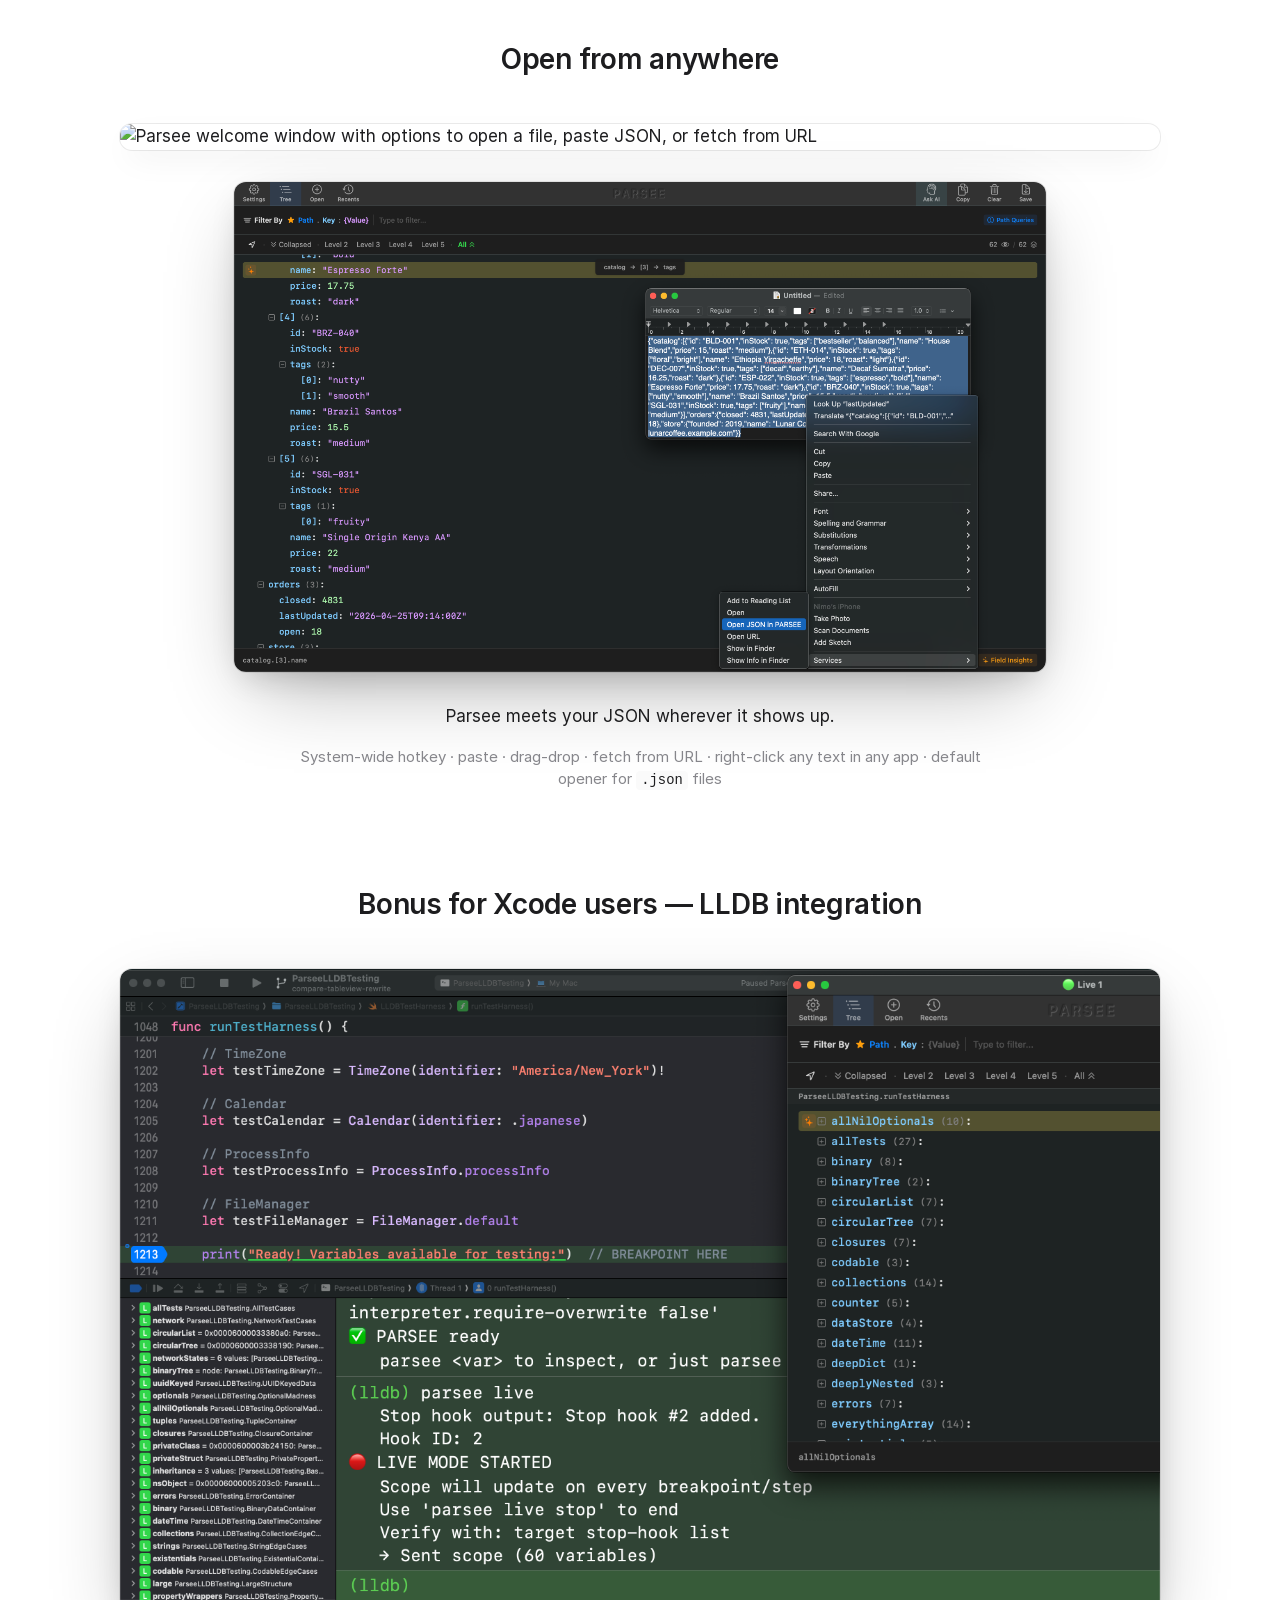
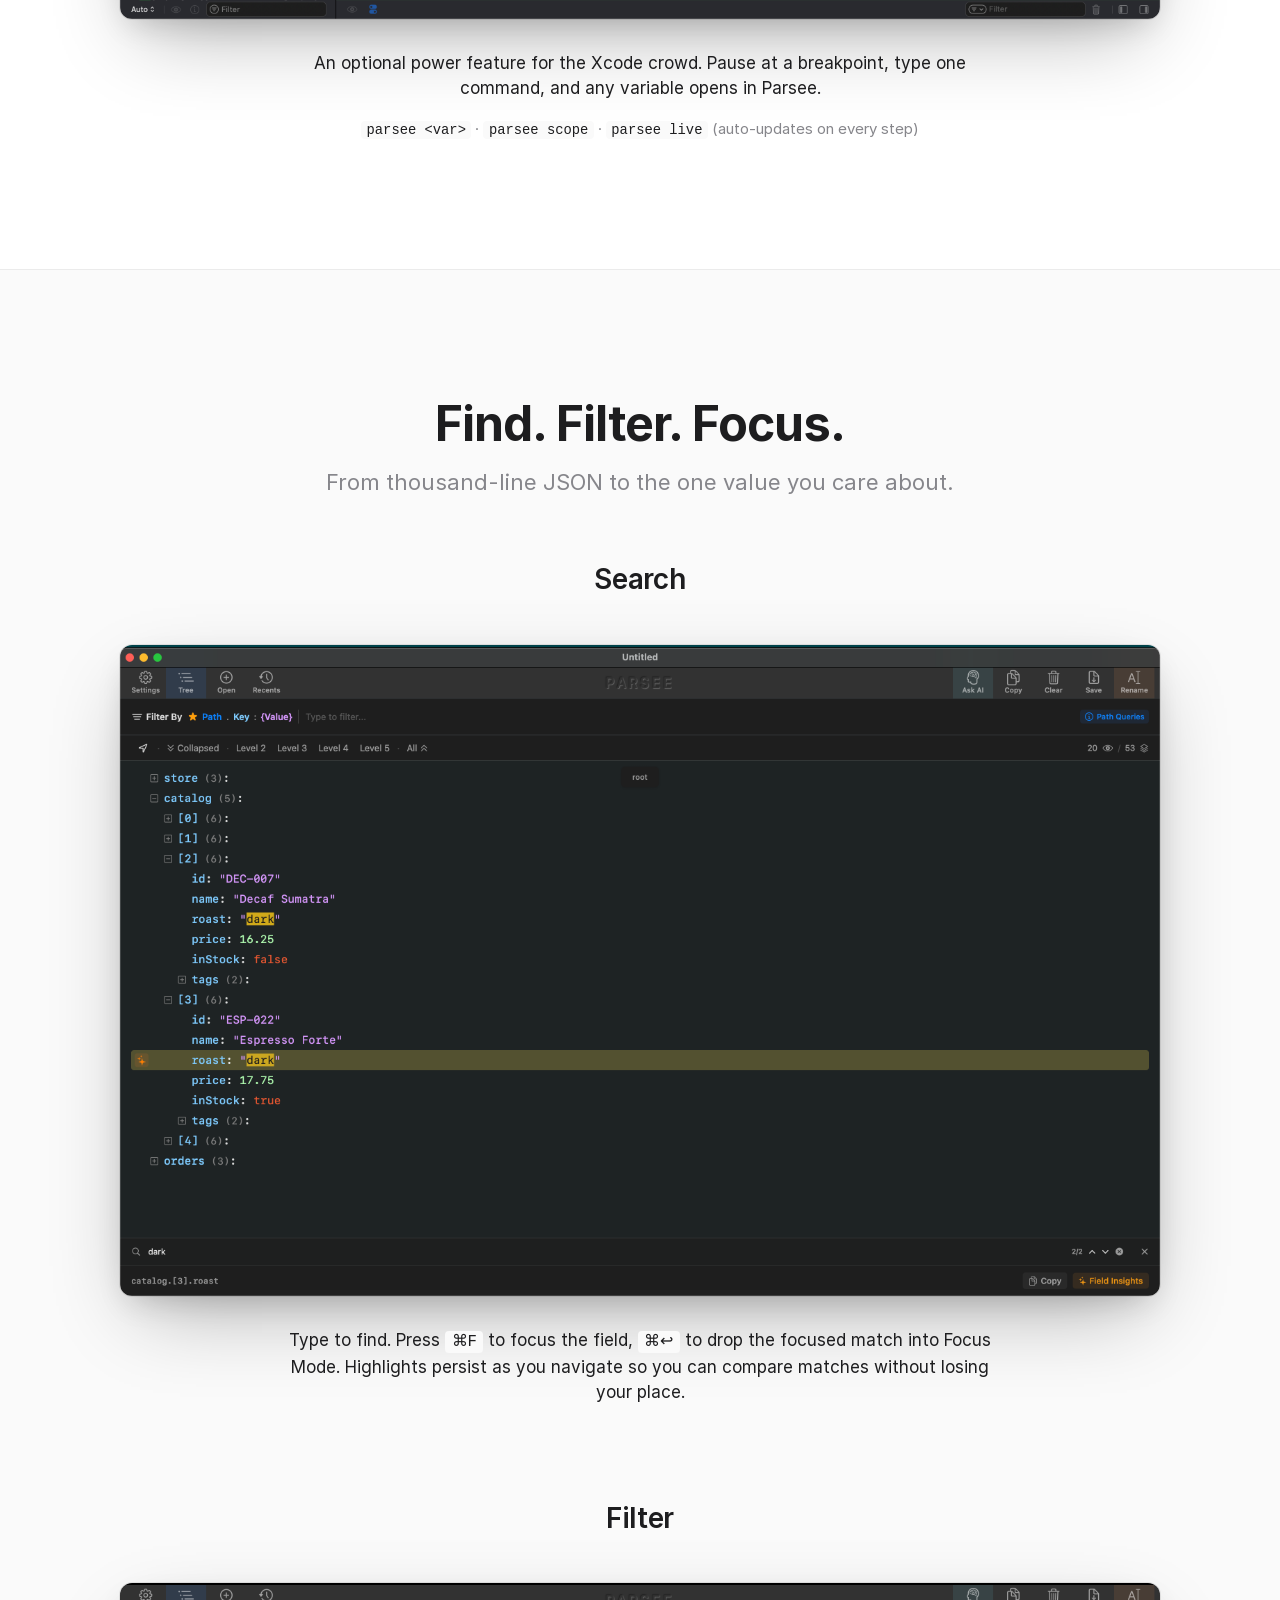
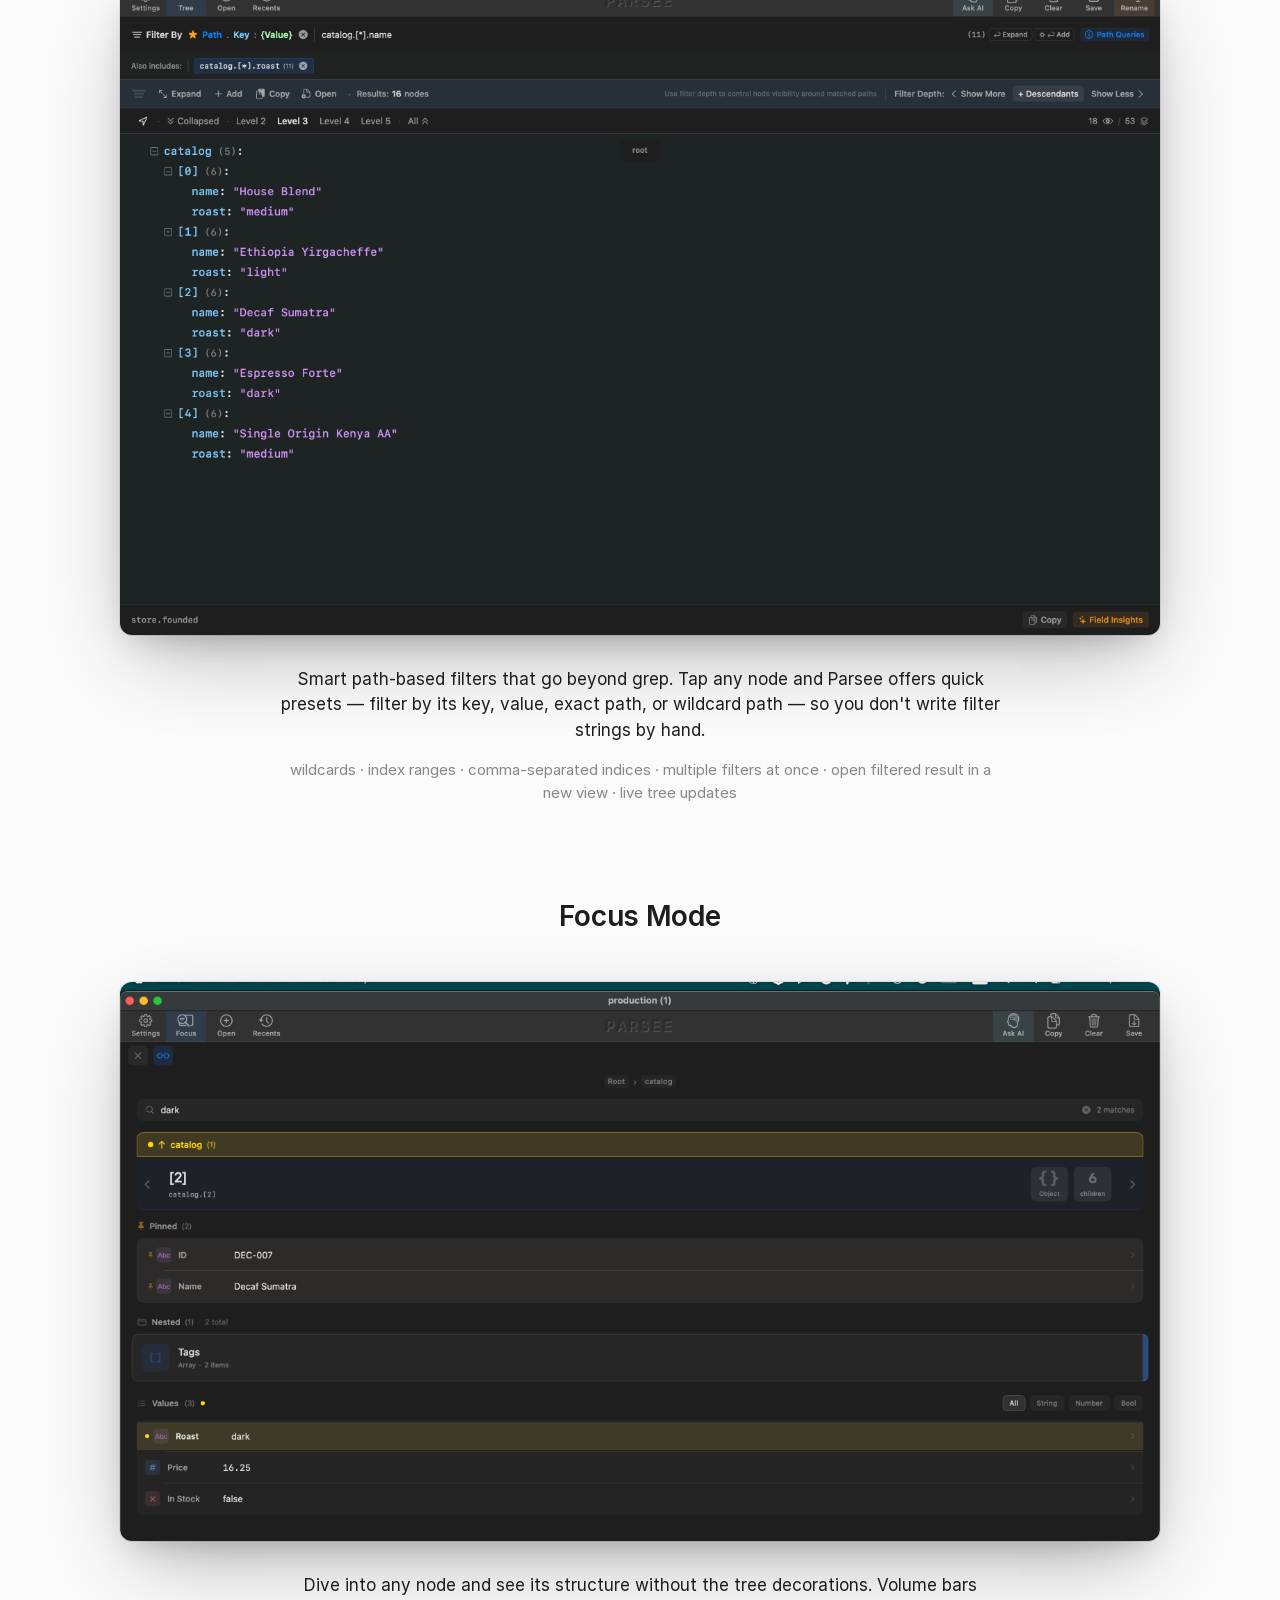
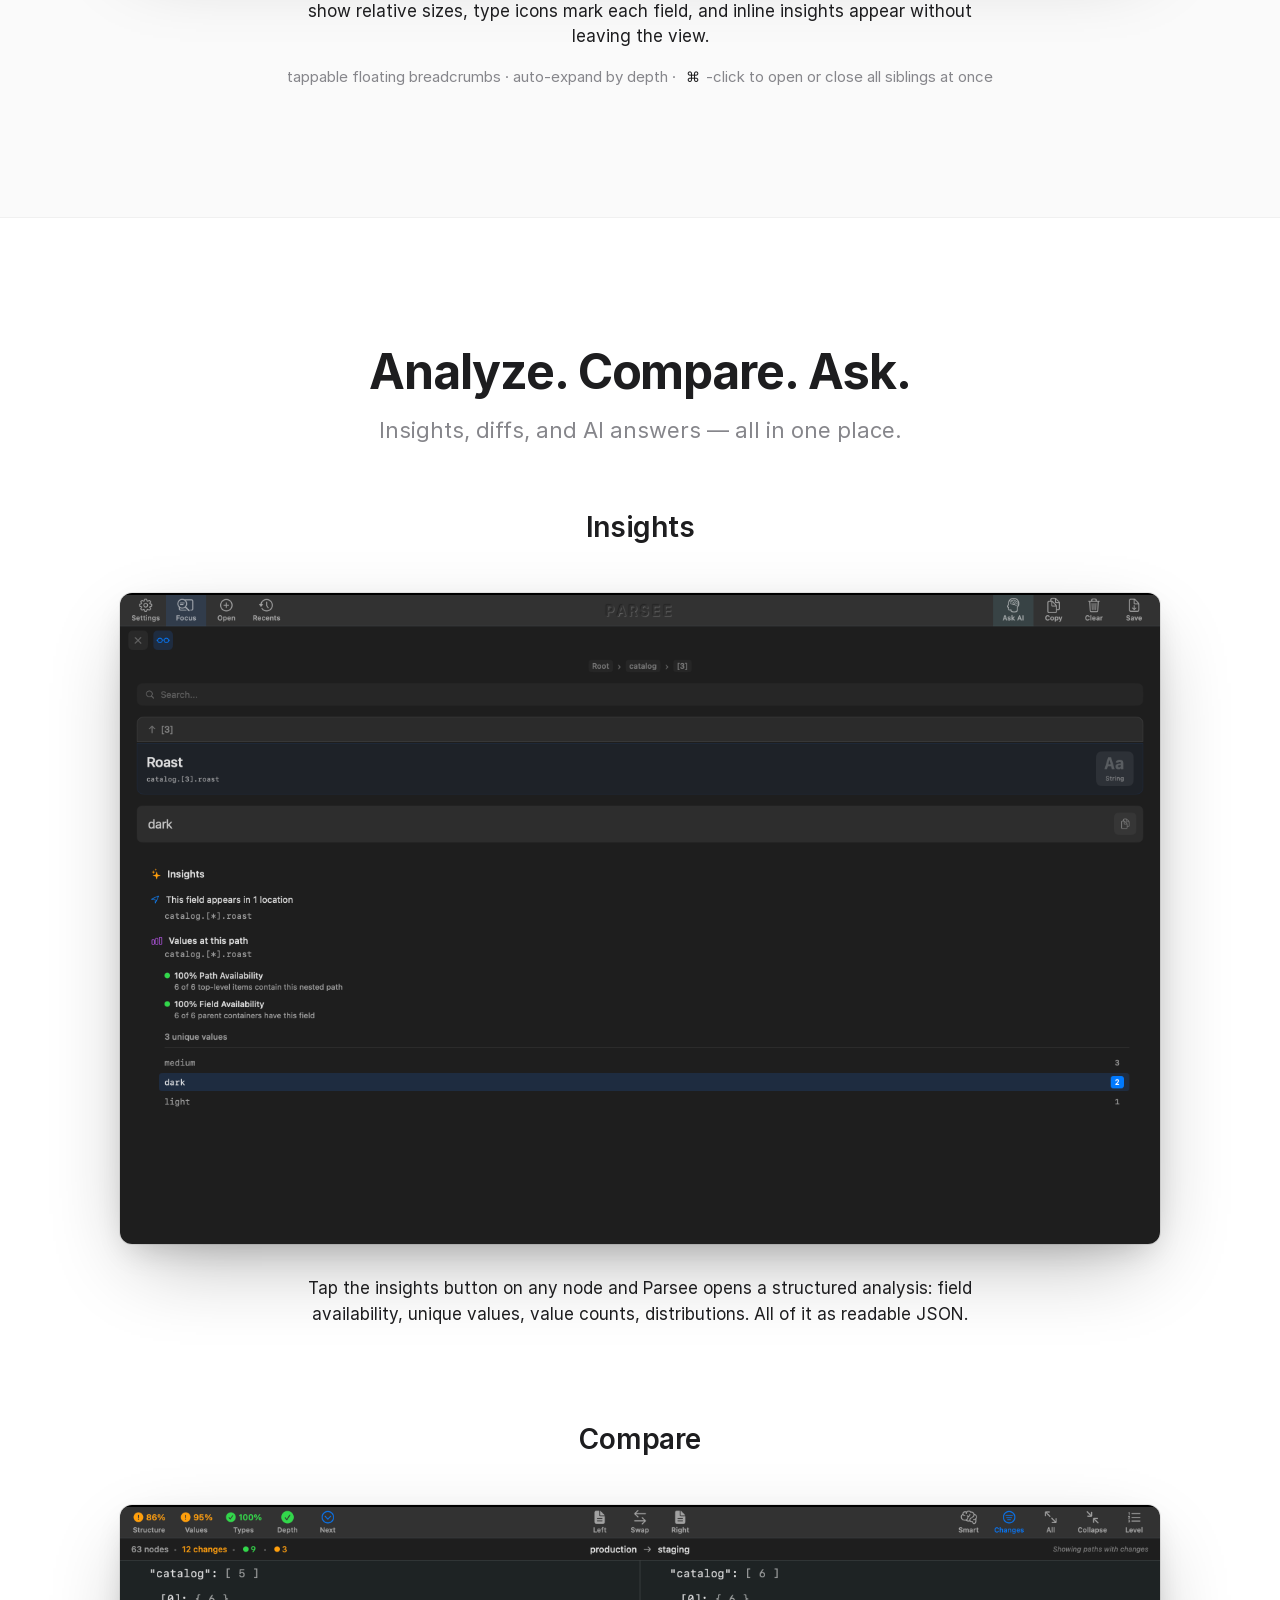
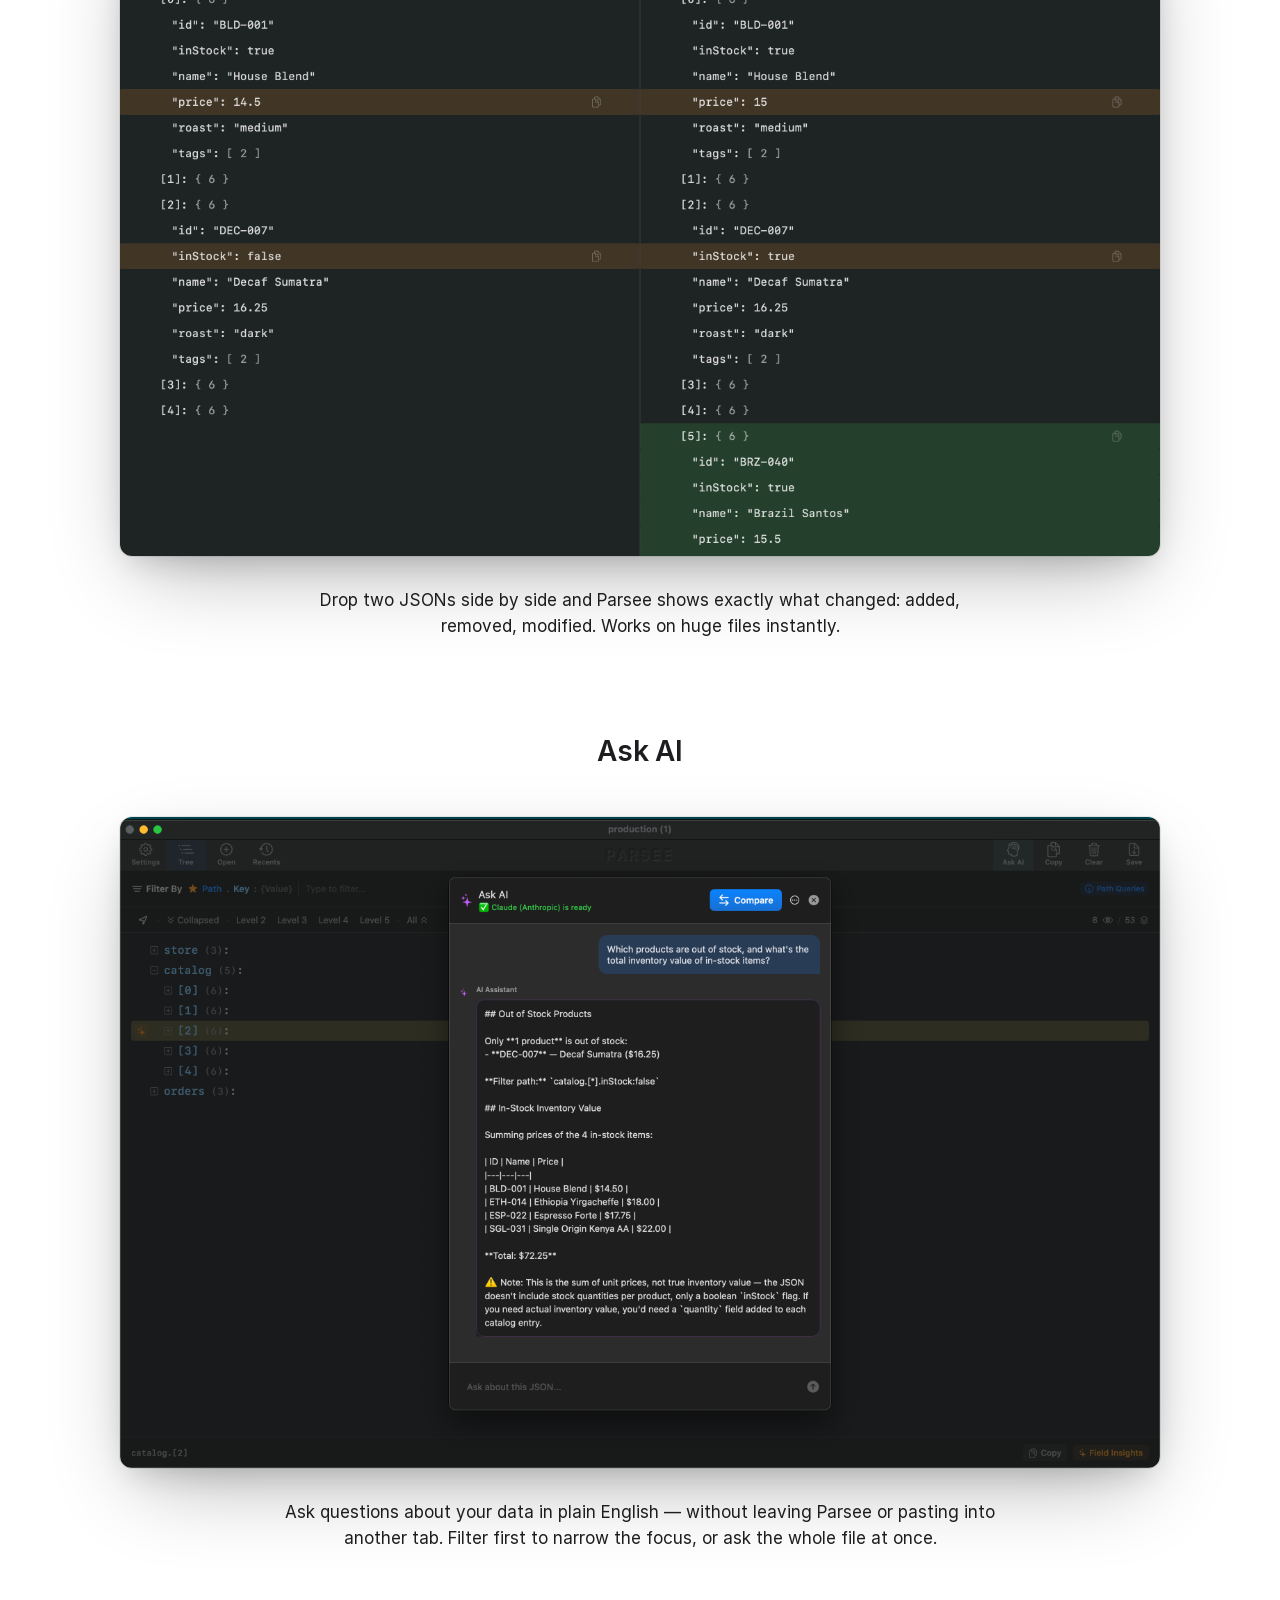
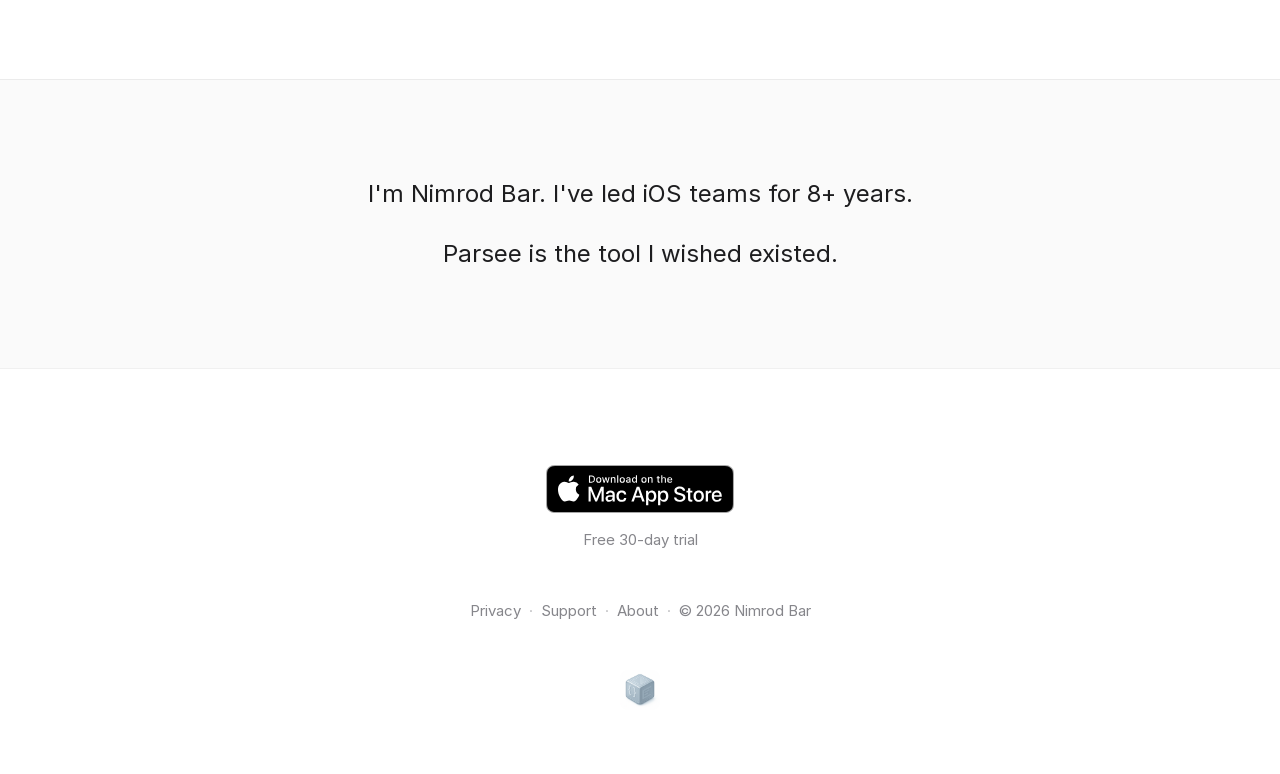
==== commit 8326900b: "About: break "Parsee is the tool I wished existed." onto its own line Split into two paragraphs so t" ====
--- a/index.html
+++ b/index.html
@@ -153,7 +153,8 @@
   <!-- ABOUT -->
   <section class="about tinted" id="about">
     <div class="prose">
-      <p class="about-text">I'm Nimrod Bar. I've led iOS teams for 8+ years. Parsee is the tool I wished existed.</p>
+      <p class="about-text">I'm Nimrod Bar. I've led iOS teams for 8+ years.</p>
+      <p class="about-text">Parsee is the tool I wished existed.</p>
     </div>
   </section>
 
--- a/styles.css
+++ b/styles.css
@@ -317,6 +317,9 @@
   text-align: center;
   color: var(--text);
 }
+.about-text + .about-text {
+  margin-top: var(--space-3);
+}
 
 /* ──────────── Footer ──────────── */
 .footer {
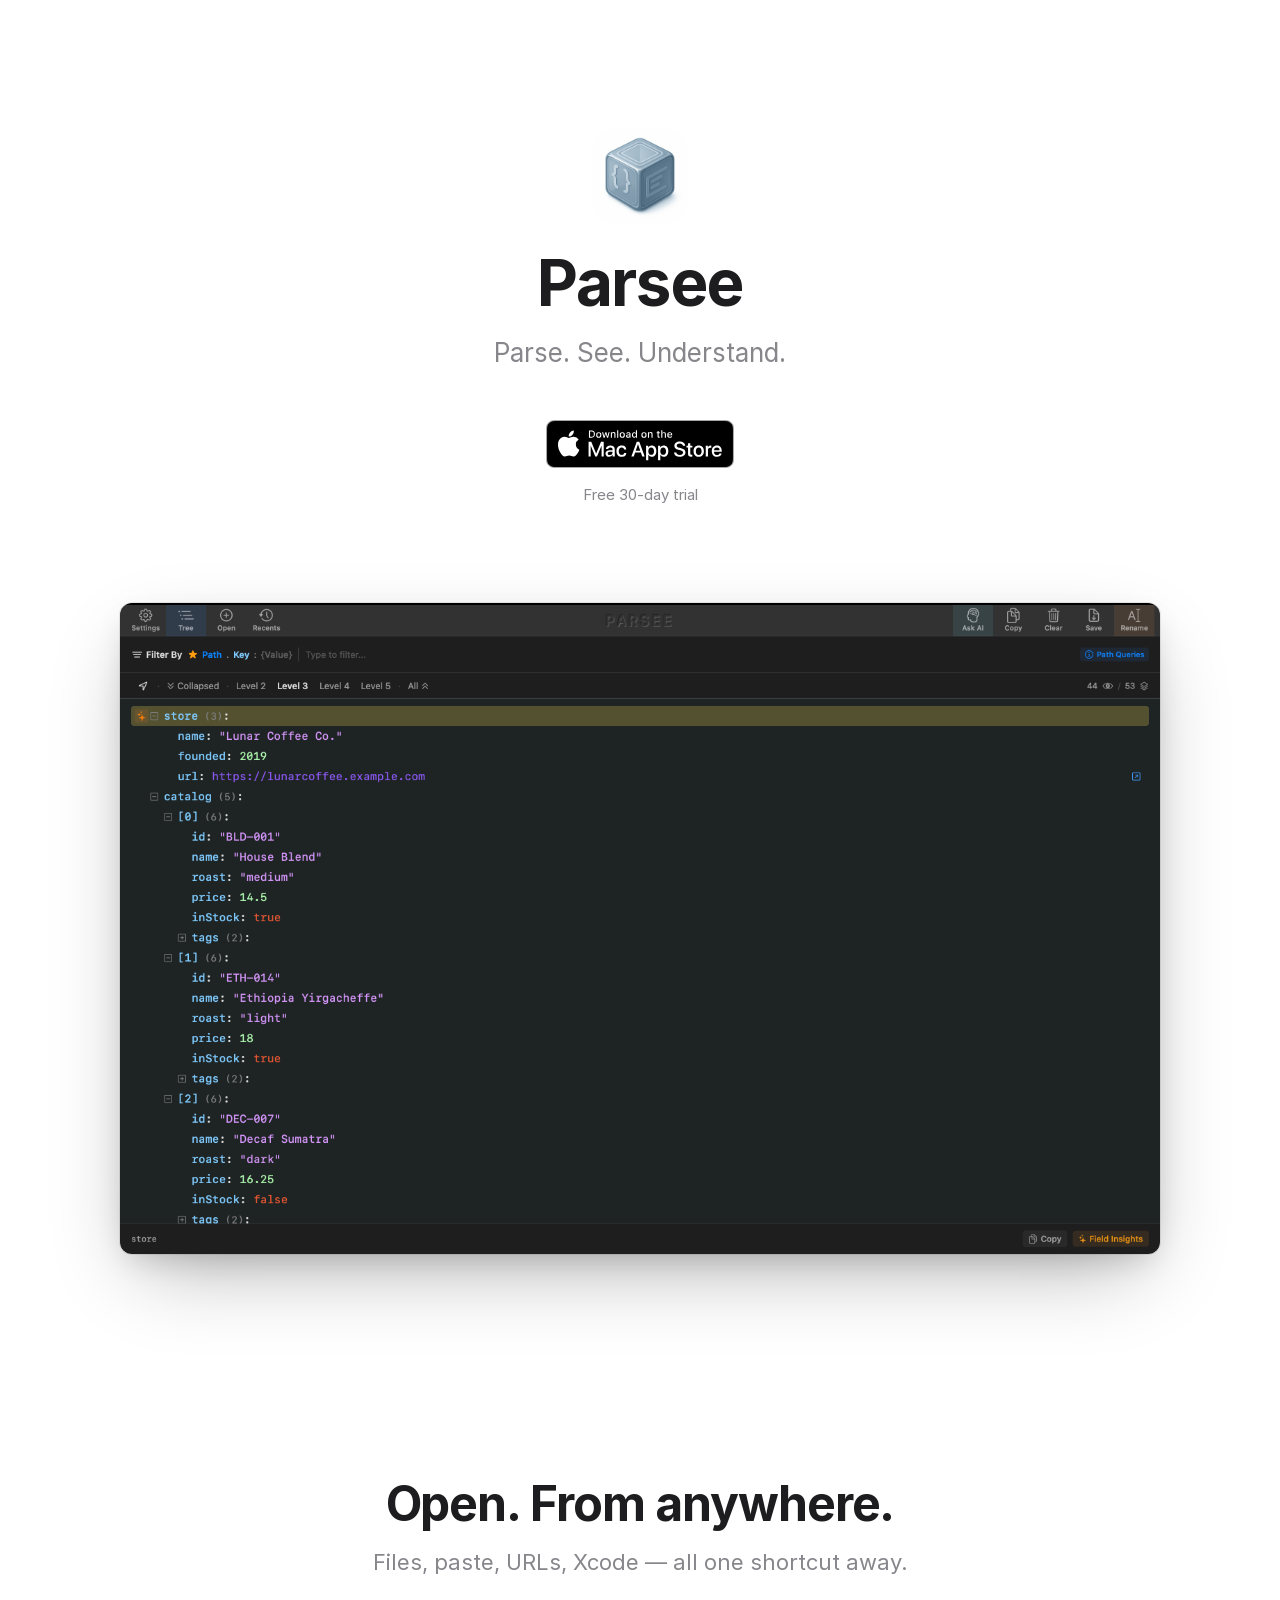
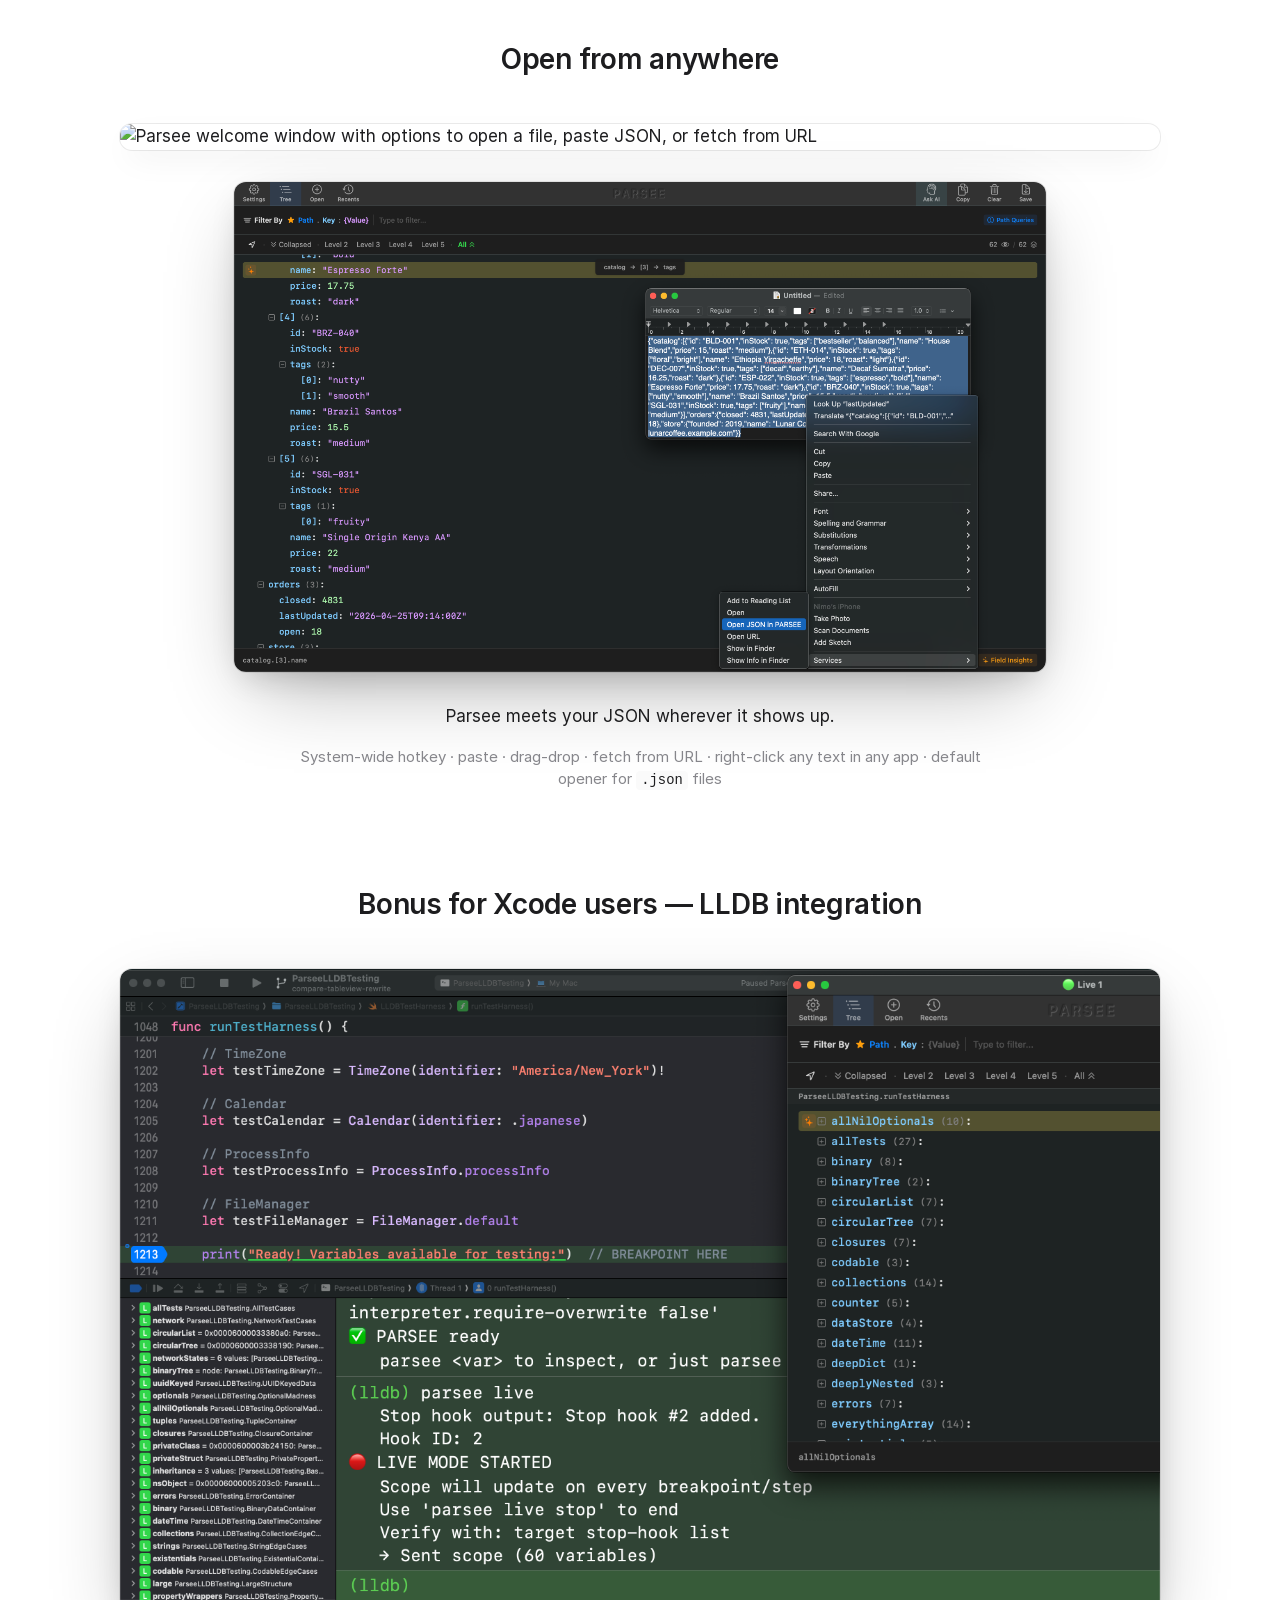
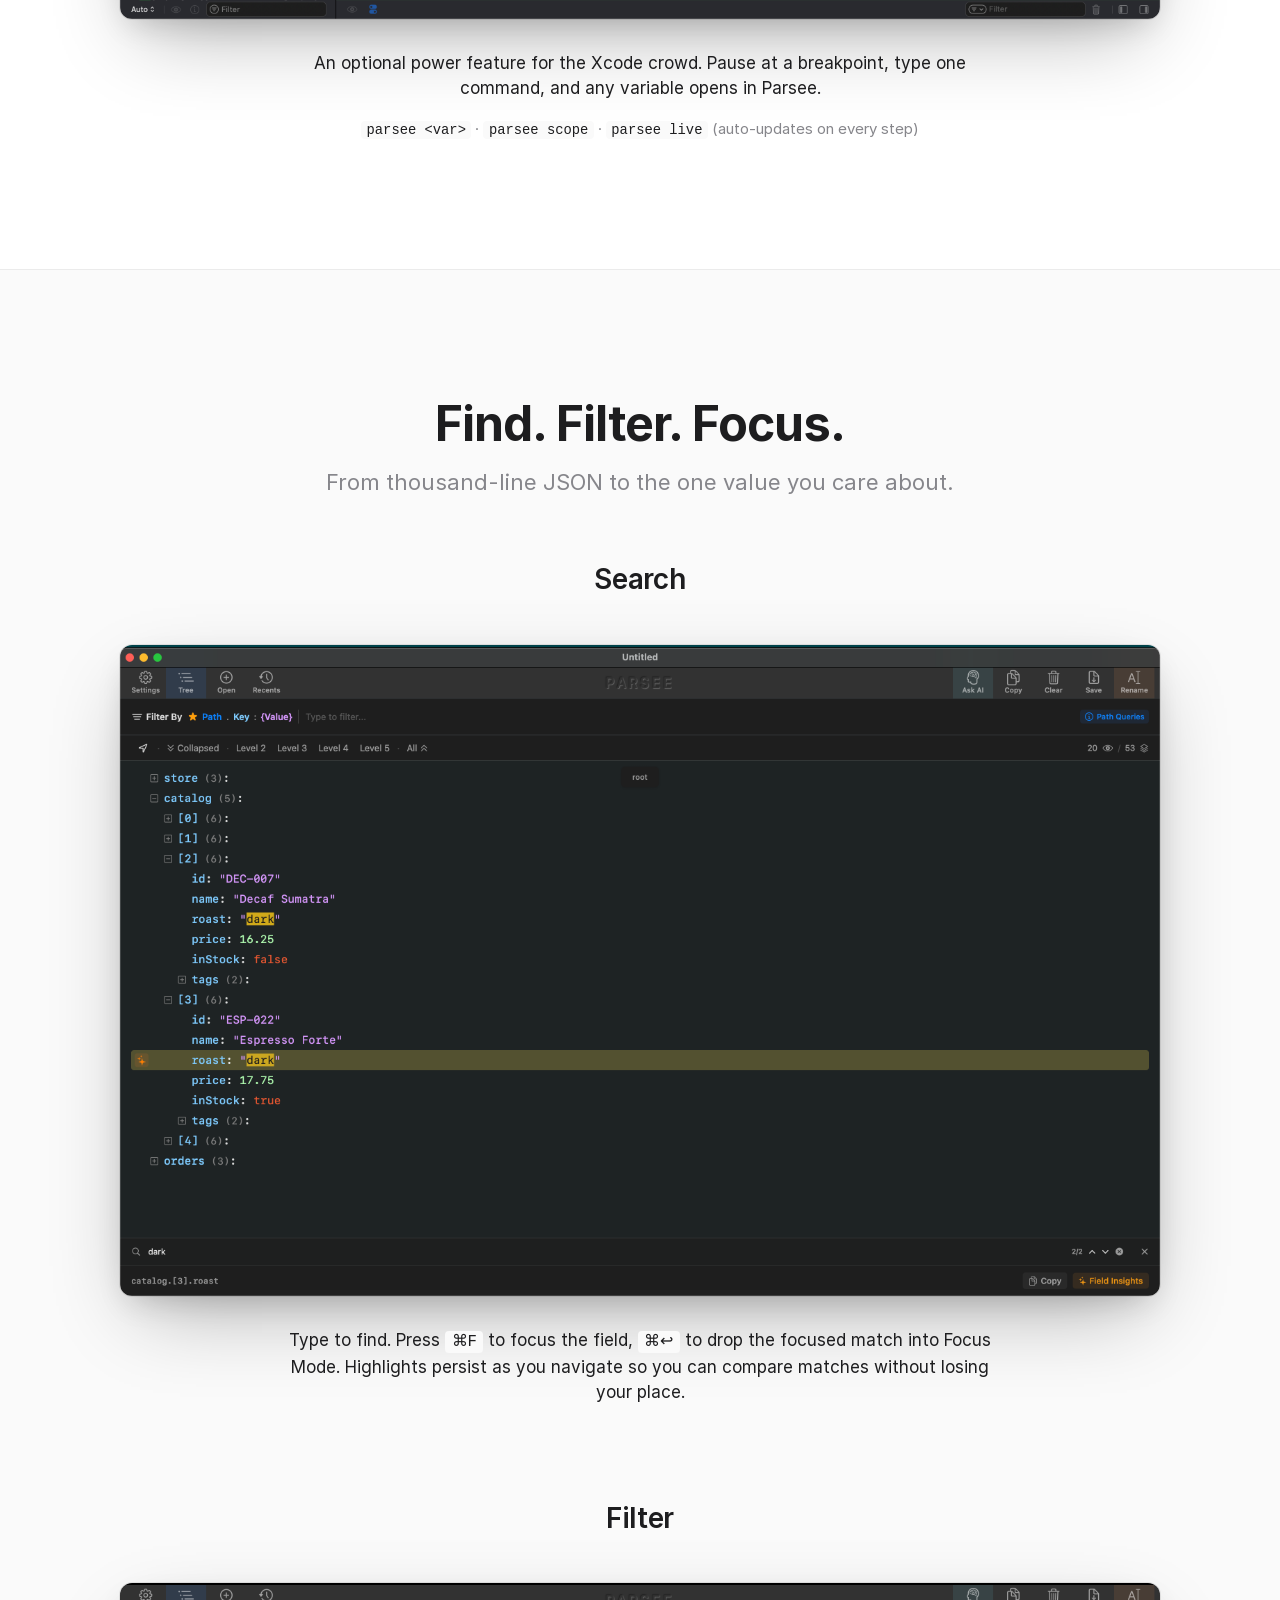
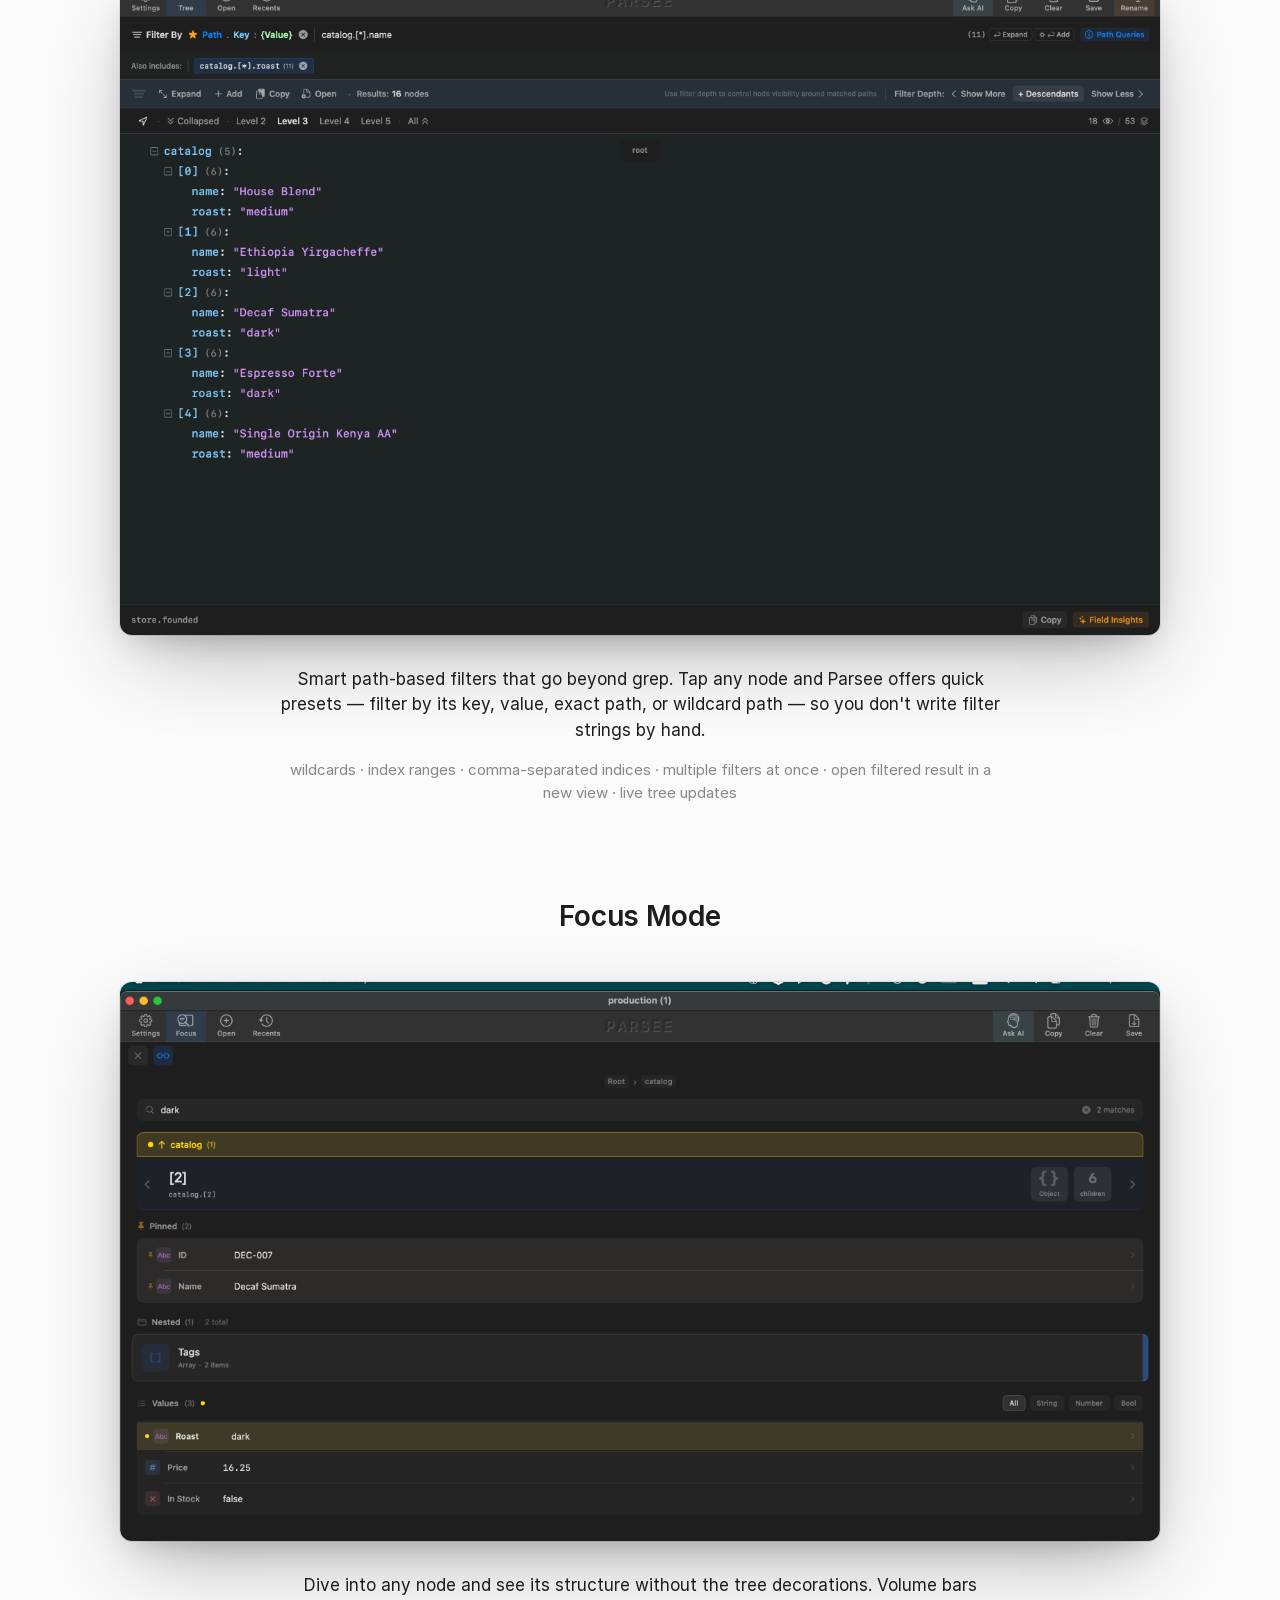
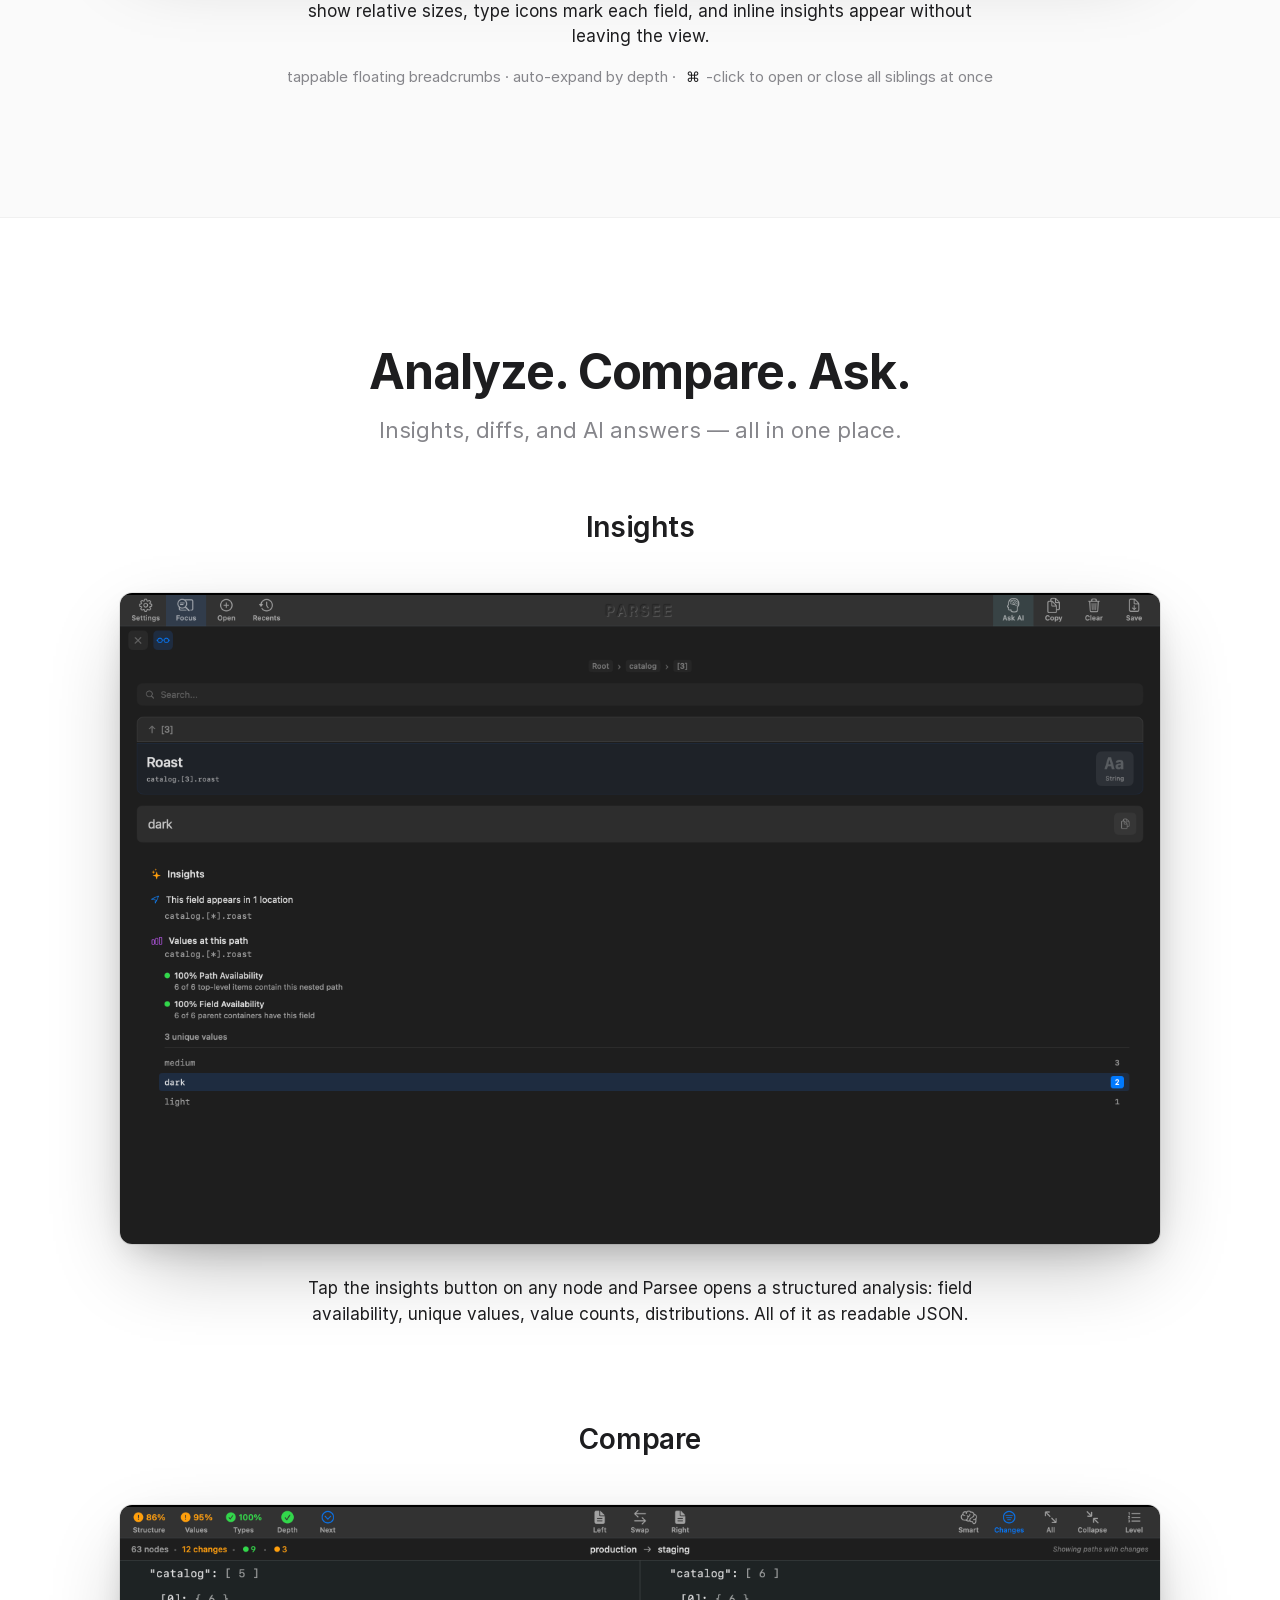
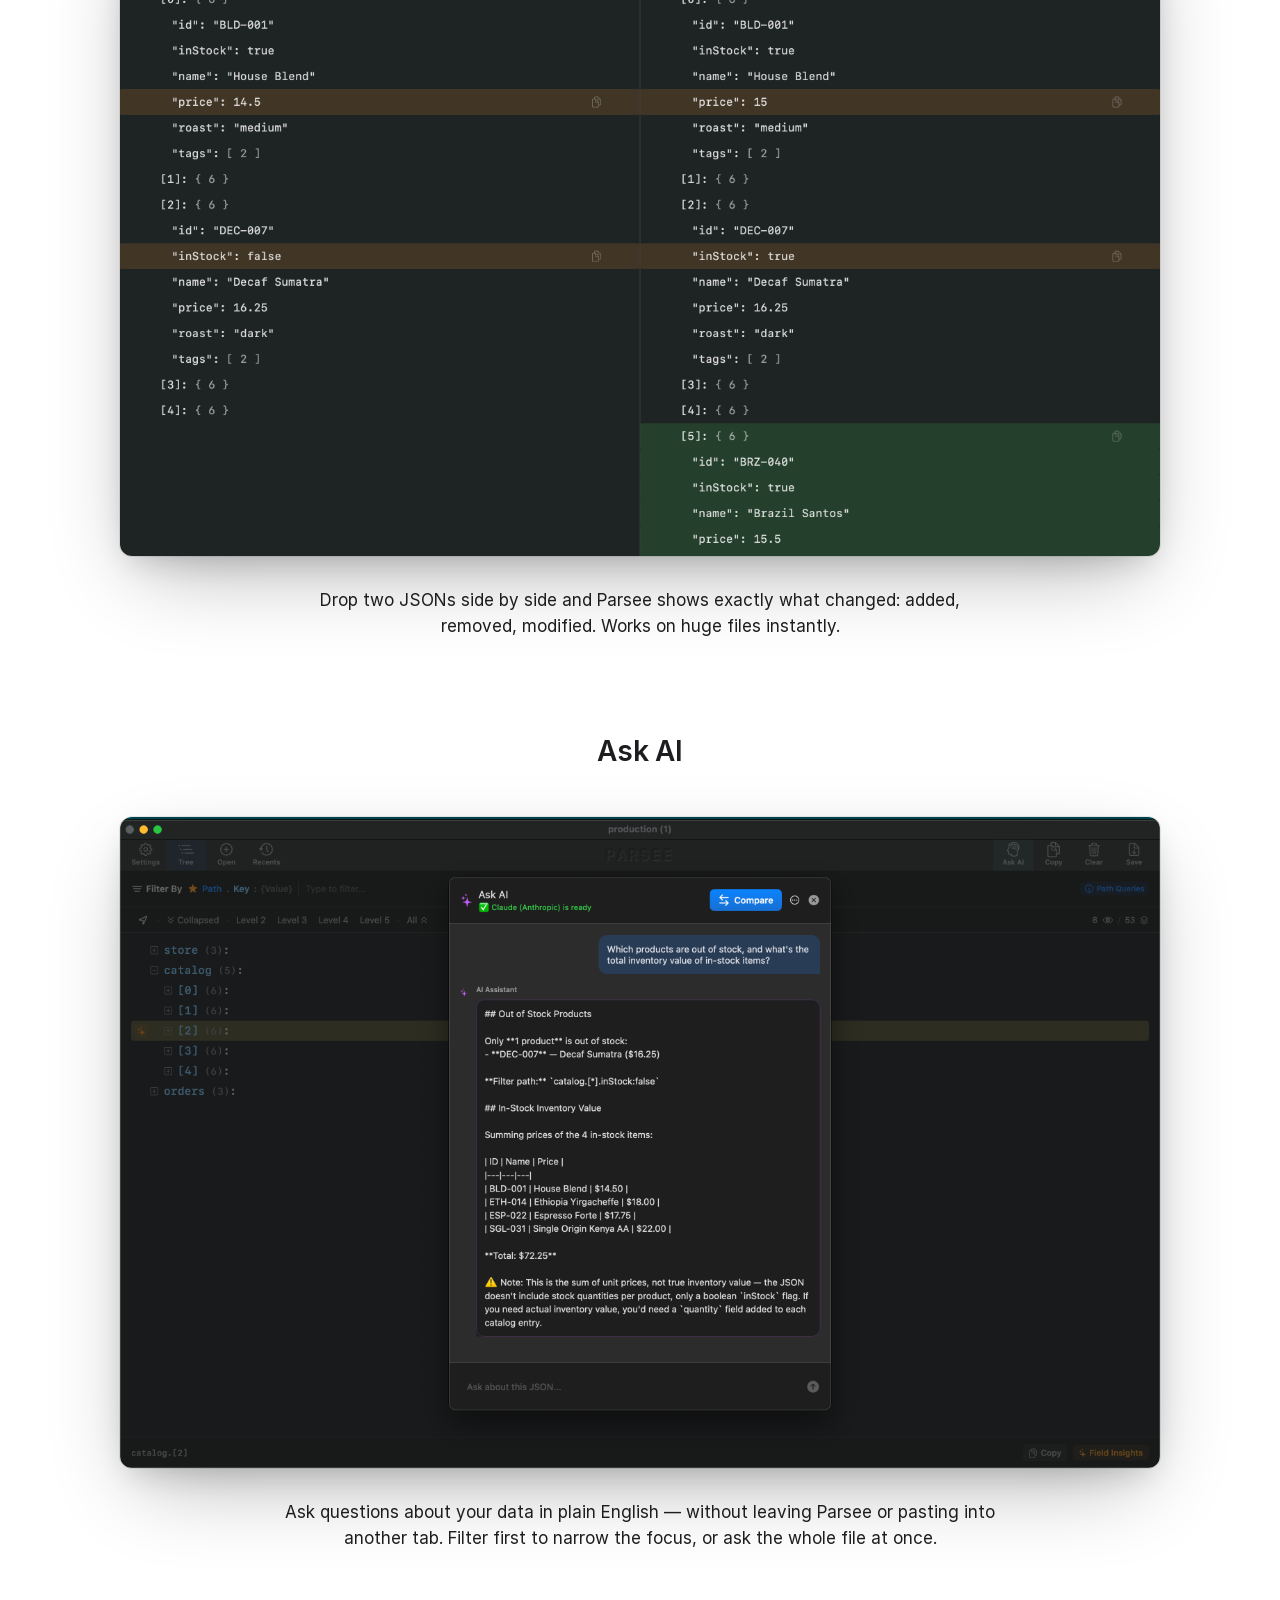
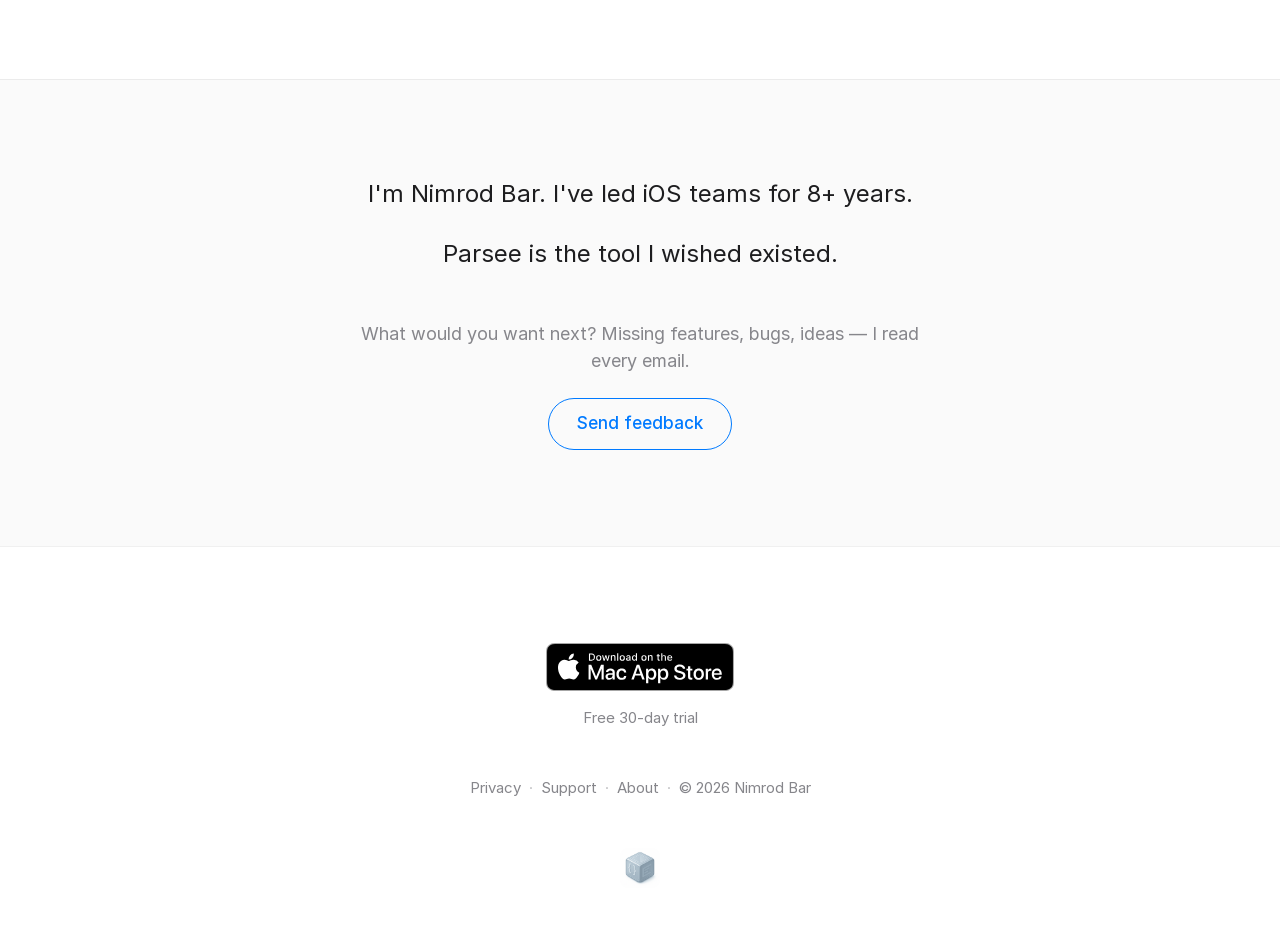
==== commit 3e931fa3: "Add feedback CTA to About section Pill button under the closer linking to mailto:parsee.json@gmail.c" ====
--- a/index.html
+++ b/index.html
@@ -155,6 +155,10 @@
     <div class="prose">
       <p class="about-text">I'm Nimrod Bar. I've led iOS teams for 8+ years.</p>
       <p class="about-text">Parsee is the tool I wished existed.</p>
+      <p class="about-prompt">What would you want next? Missing features, bugs, ideas — I read every email.</p>
+      <p class="feedback-cta">
+        <a class="feedback-btn" href="mailto:parsee.json@gmail.com?subject=Parsee%20feedback">Send feedback</a>
+      </p>
     </div>
   </section>
 
--- a/styles.css
+++ b/styles.css
@@ -320,6 +320,35 @@
 .about-text + .about-text {
   margin-top: var(--space-3);
 }
+.about-prompt {
+  margin-top: var(--space-5);
+  font-size: clamp(16px, 1.6vw, 18px);
+  line-height: var(--lh-body);
+  text-align: center;
+  color: var(--text-muted);
+}
+.feedback-cta {
+  margin-top: var(--space-3);
+  text-align: center;
+}
+.feedback-btn {
+  display: inline-block;
+  padding: 12px 28px;
+  border: 1px solid var(--accent);
+  border-radius: 999px;
+  color: var(--accent);
+  font-size: var(--fs-body);
+  font-weight: 500;
+  transition: transform 200ms var(--ease),
+              background-color 200ms var(--ease),
+              color 200ms var(--ease);
+}
+.feedback-btn:hover {
+  transform: translateY(-1px);
+  background: var(--accent);
+  color: #fff;
+  text-decoration: none;
+}
 
 /* ──────────── Footer ──────────── */
 .footer {
